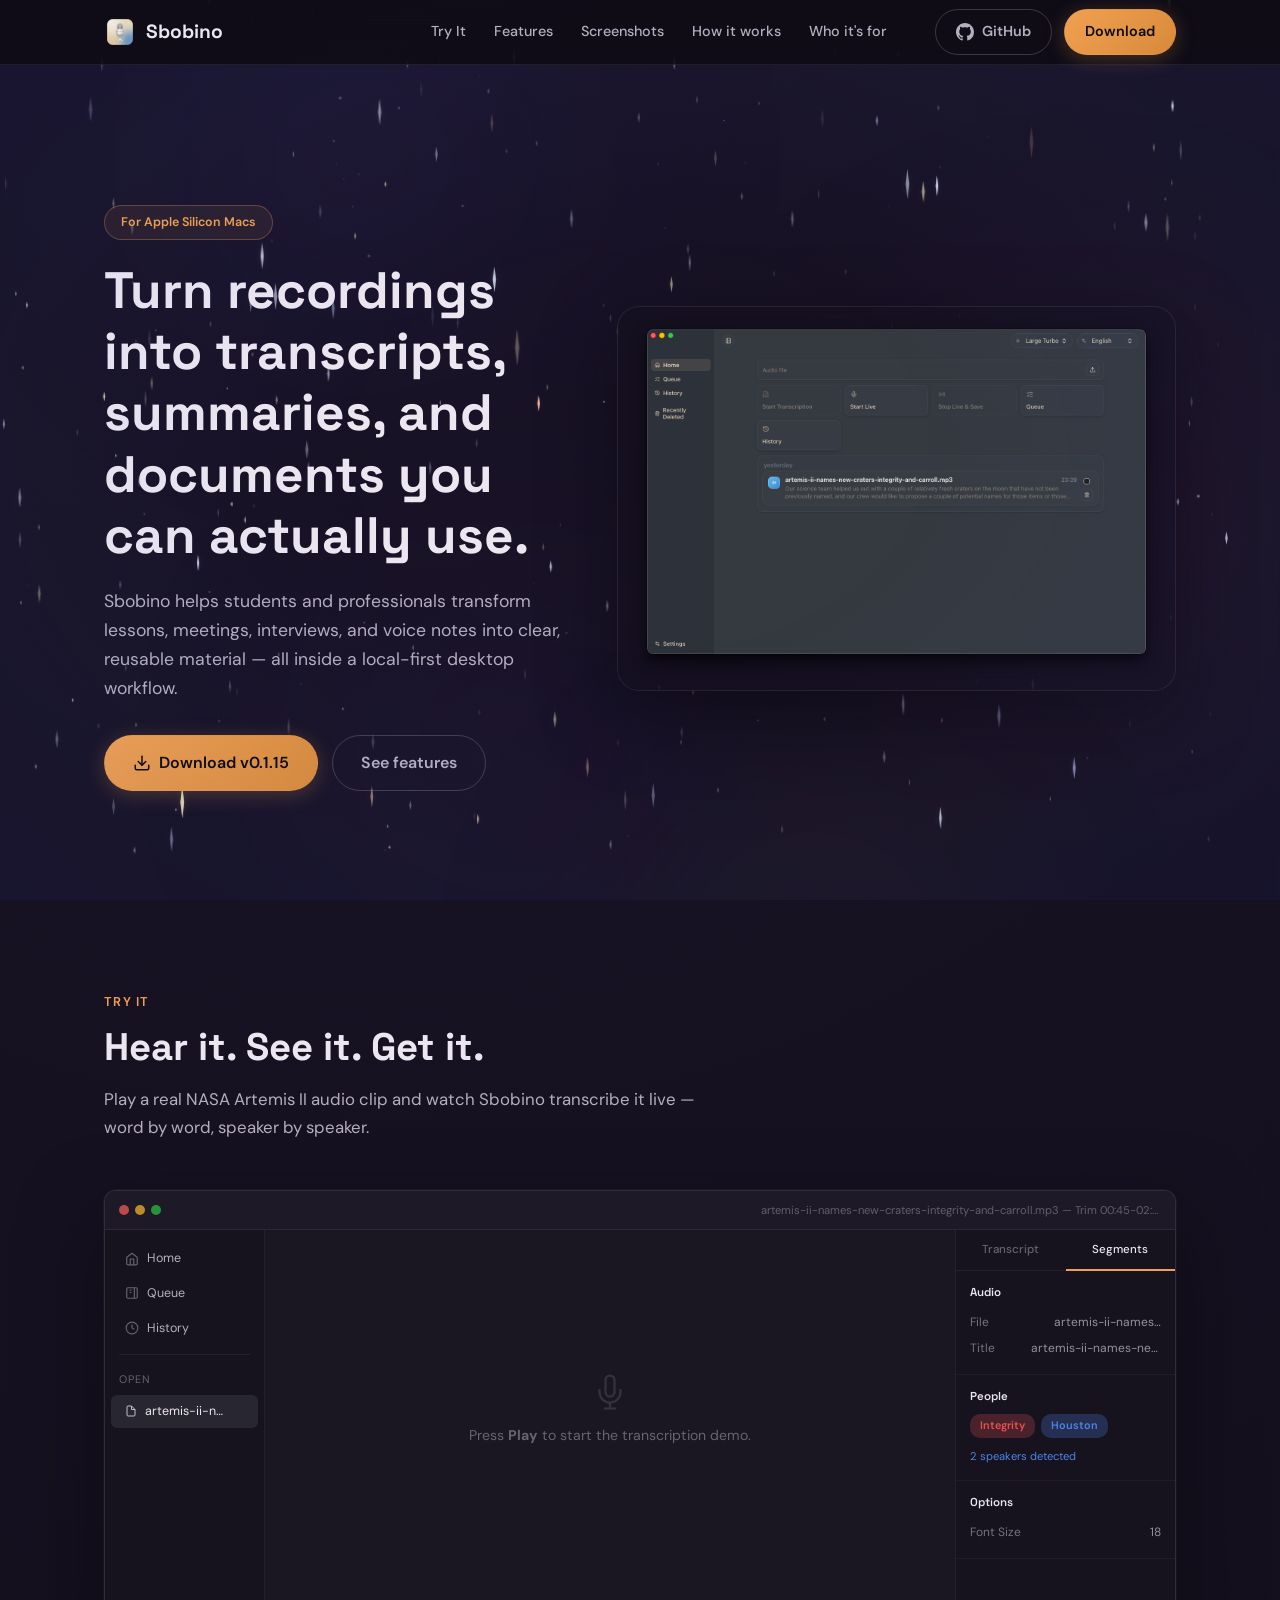
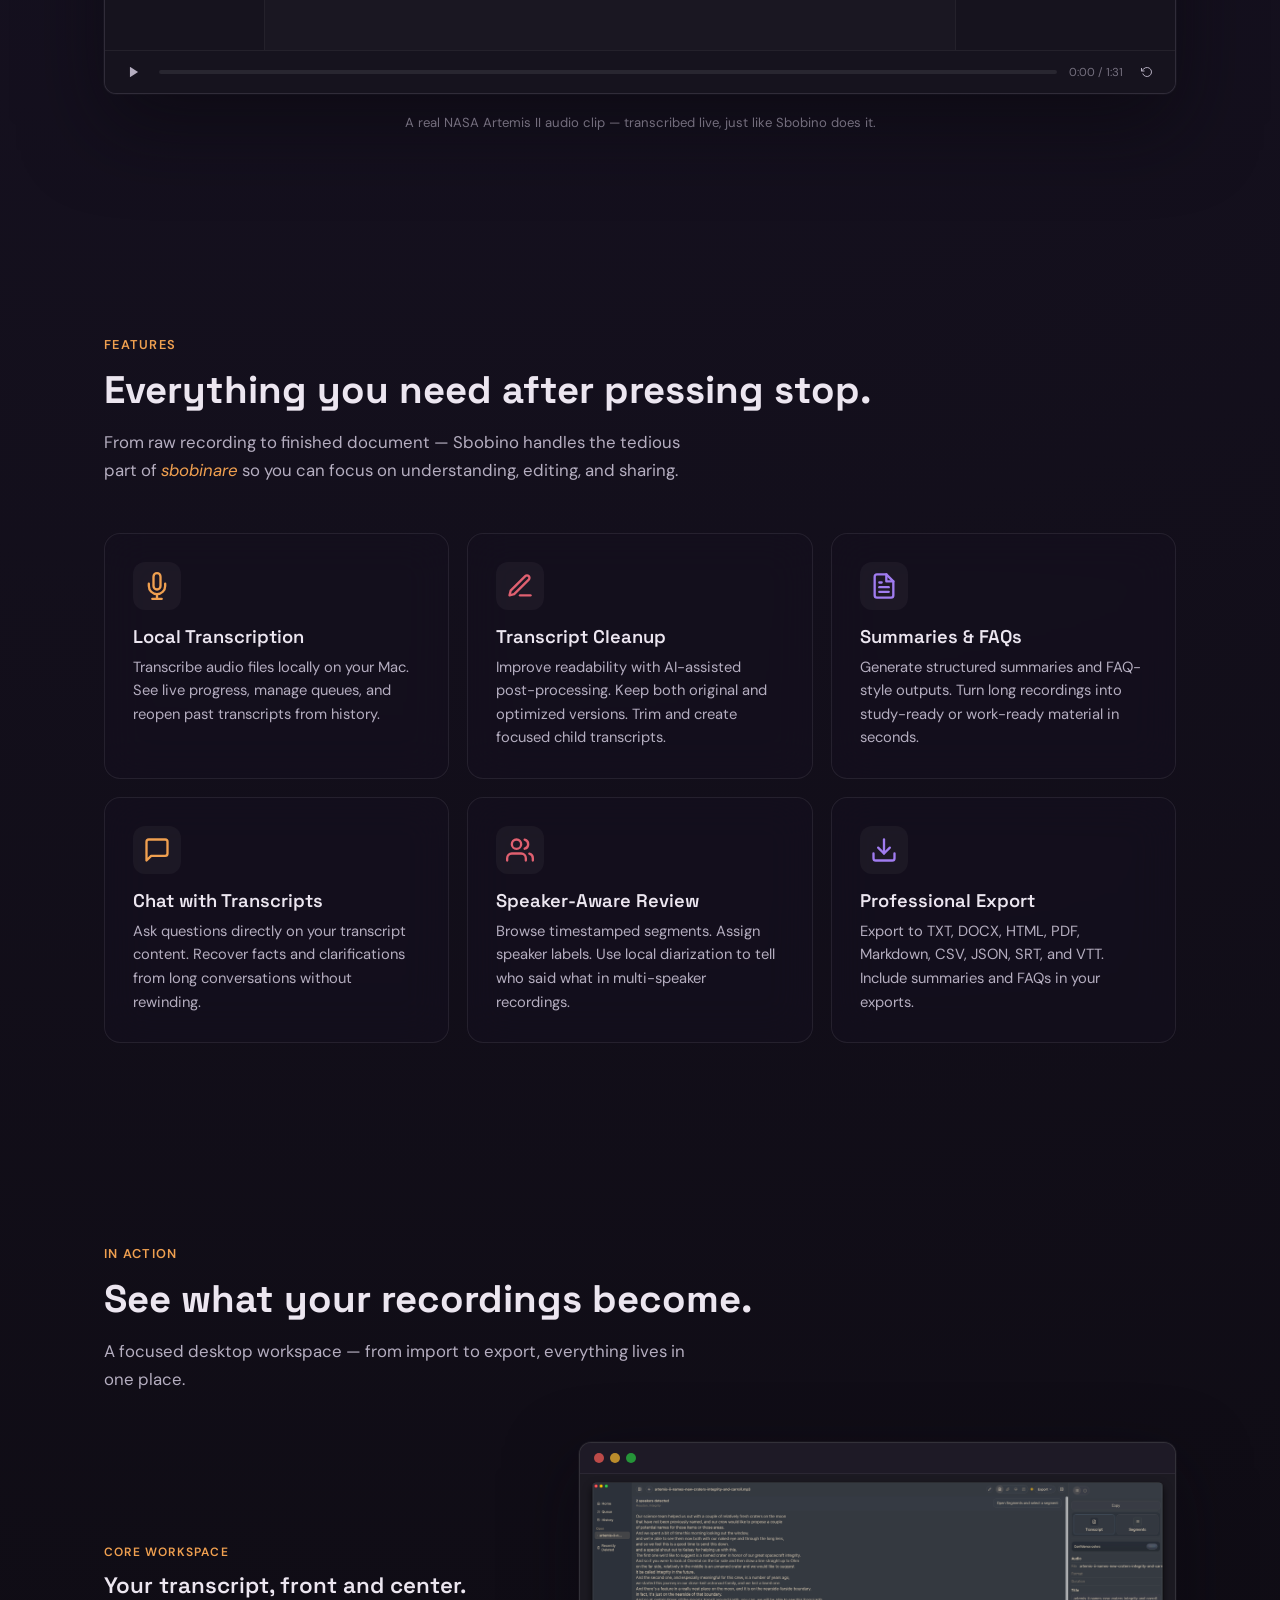
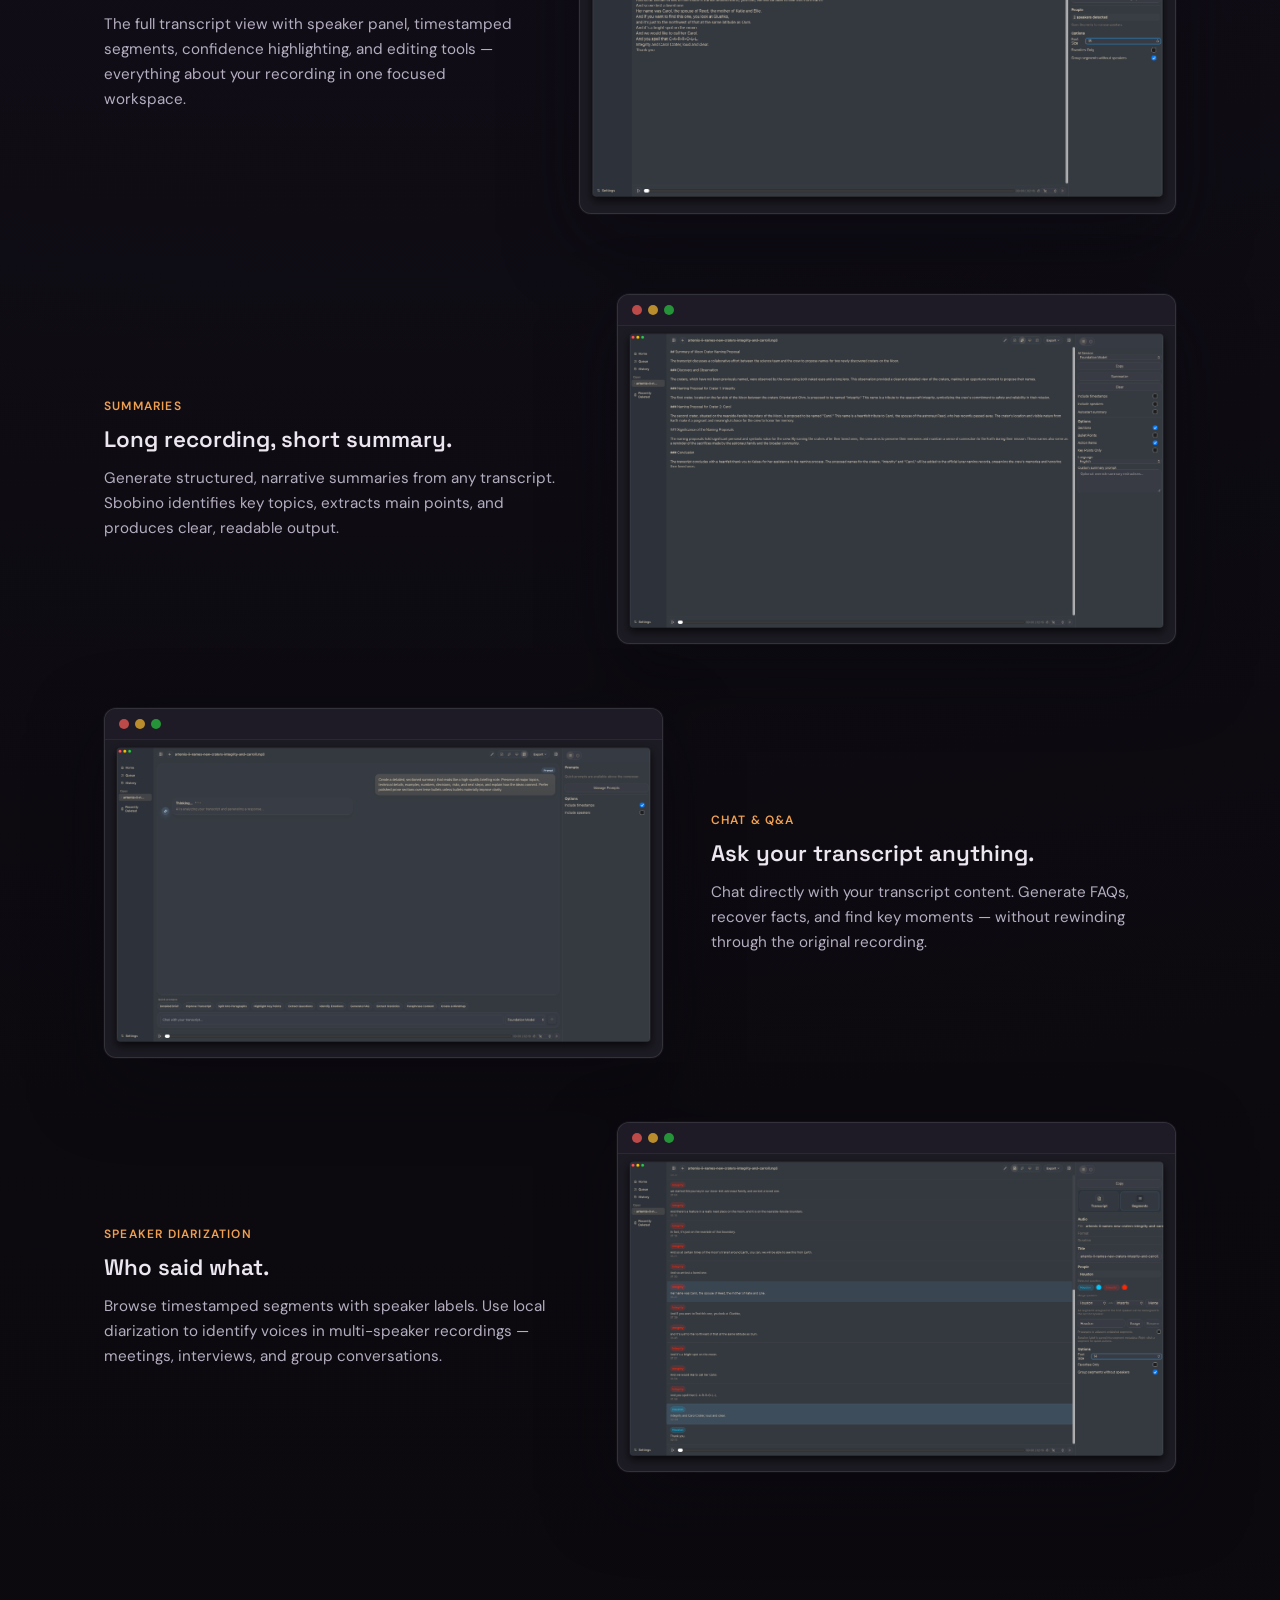
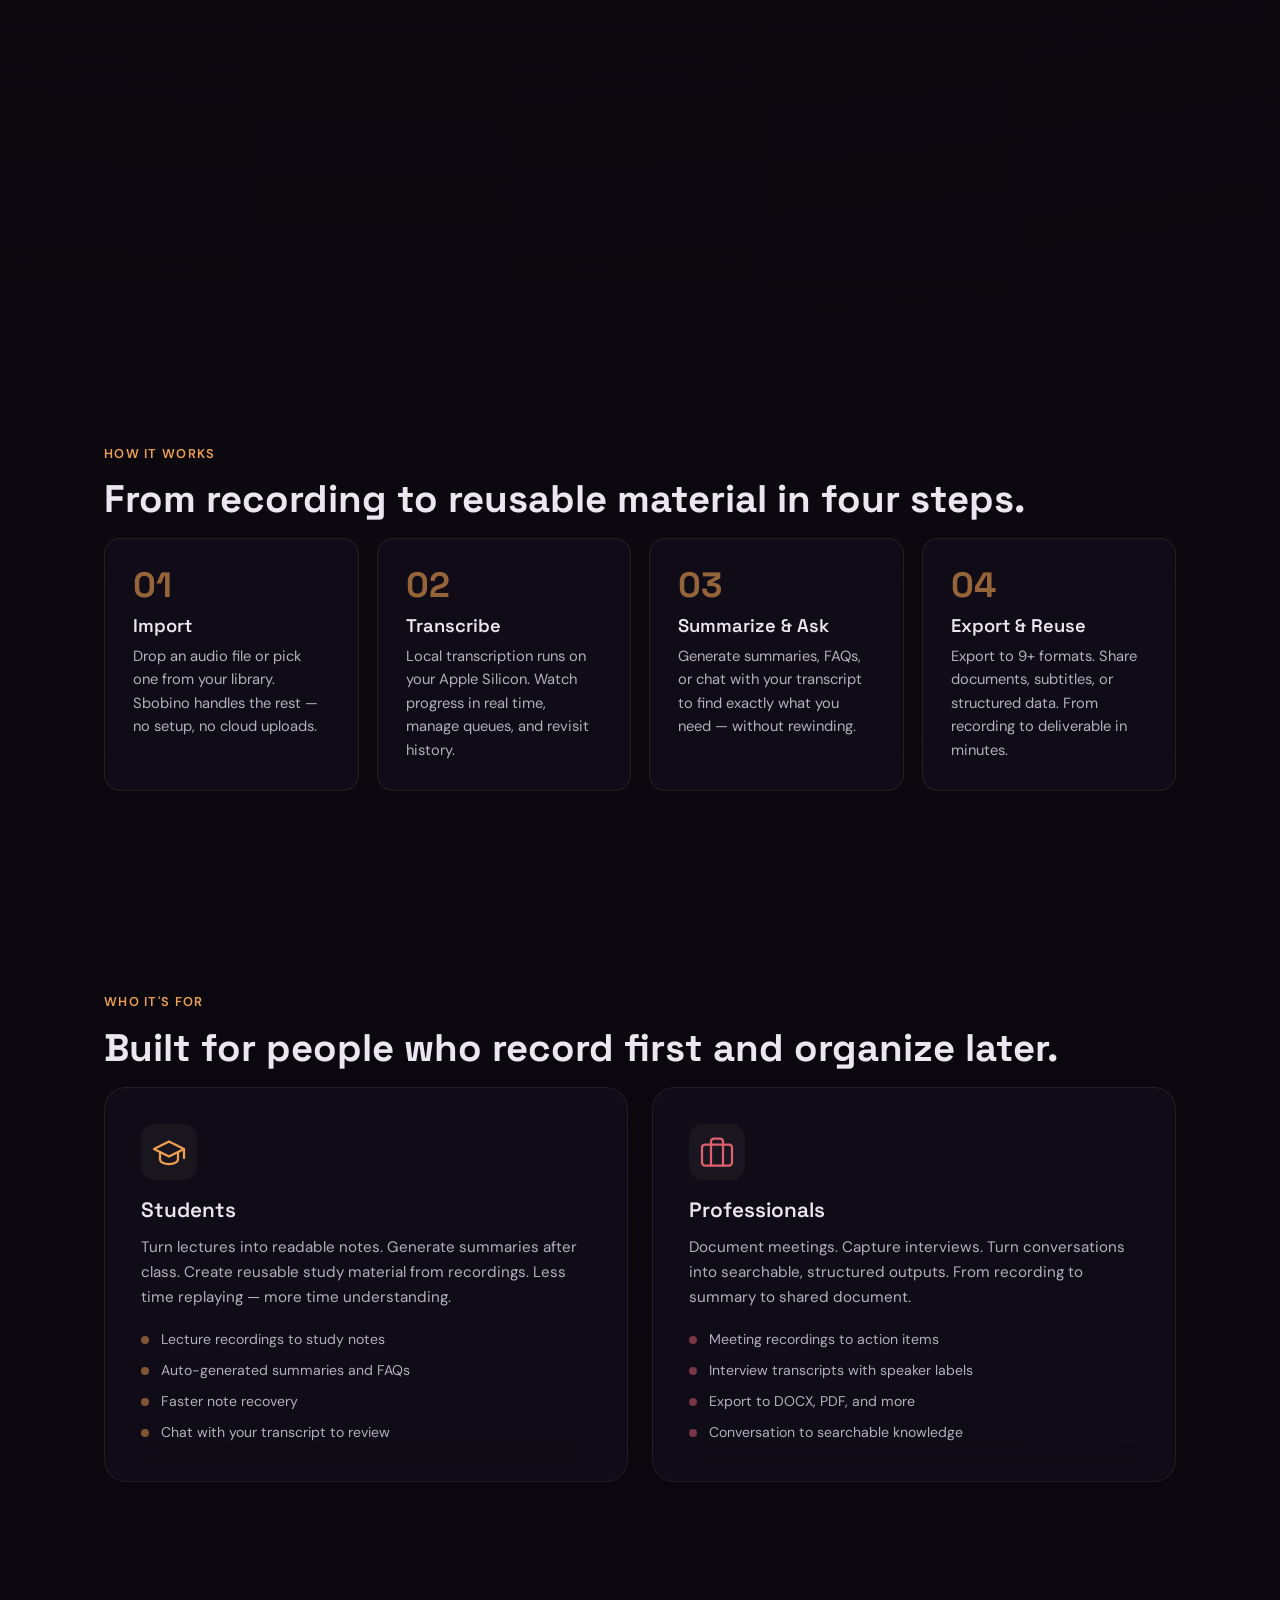
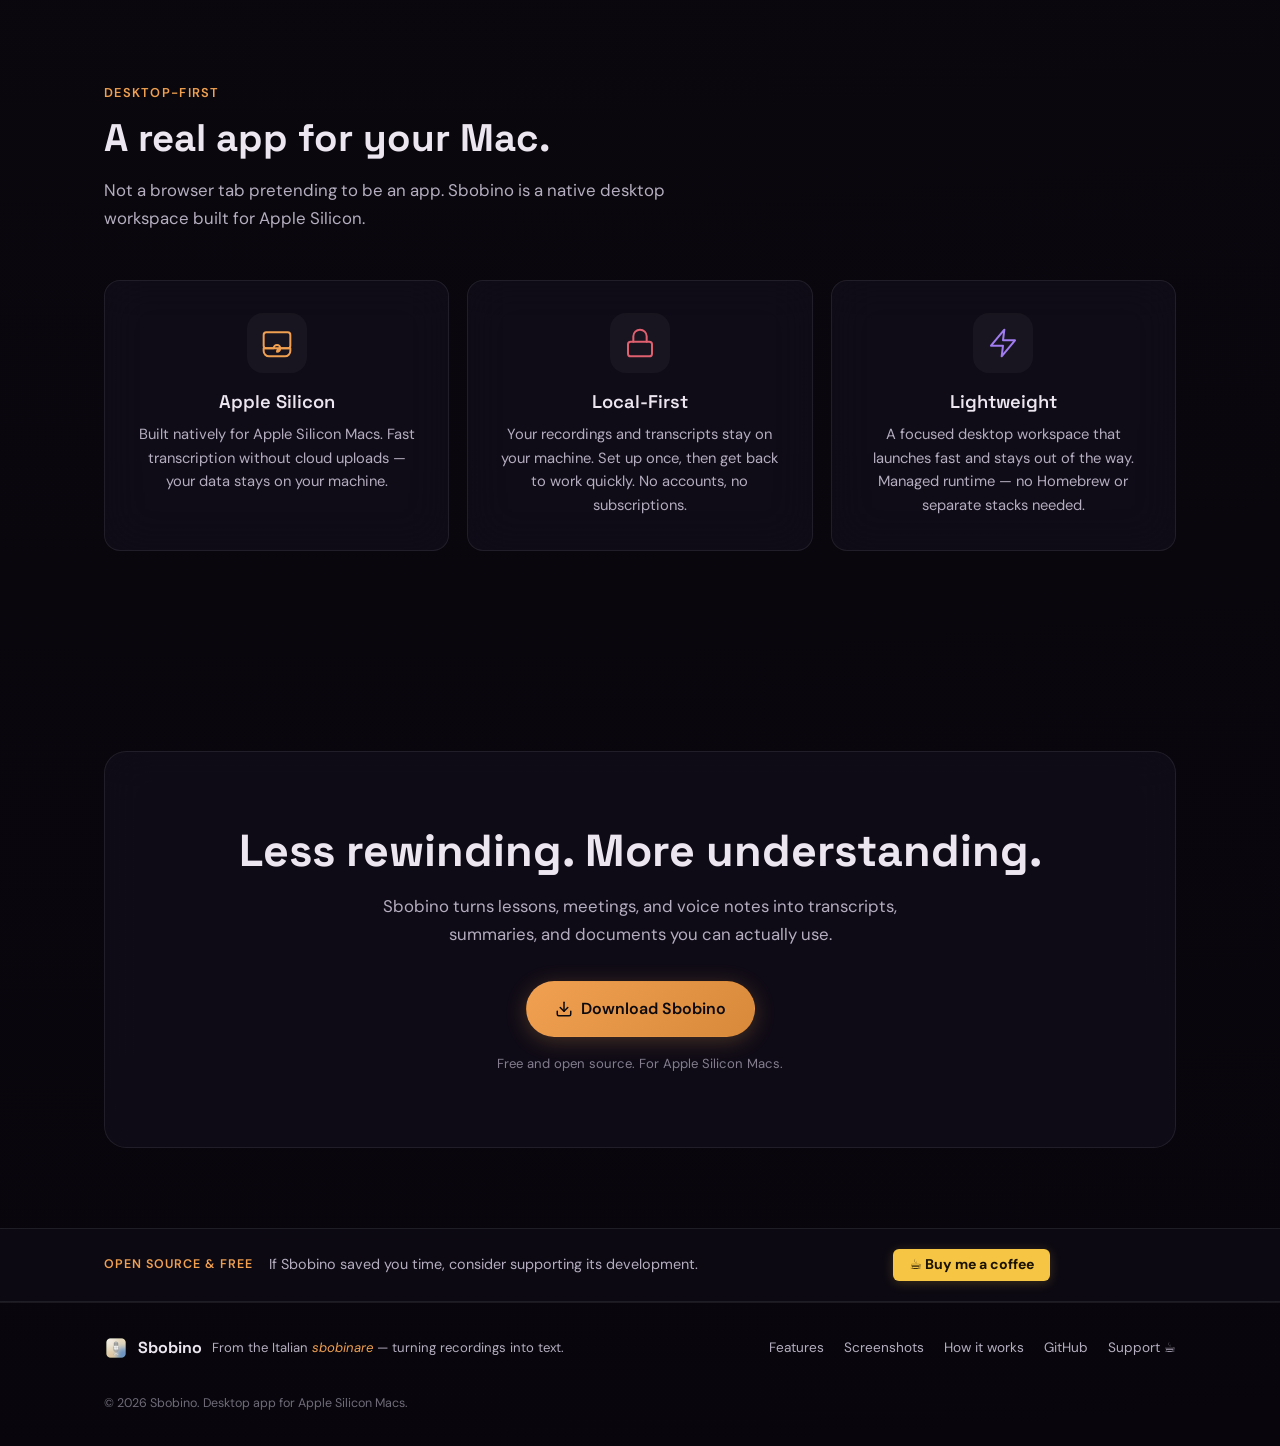
==== index.html @ 8b71fce1 "Redesign demo as full app GUI replica, move to top The interactive demo now replicates the actual Sb" ====
<!DOCTYPE html>
<html lang="en">
<head>
  <meta charset="UTF-8">
  <meta name="viewport" content="width=device-width, initial-scale=1.0">
  <title>Sbobino — Turn recordings into transcripts, summaries, and documents</title>
  <meta name="description" content="Sbobino is a desktop app for Apple Silicon Macs that turns lessons, meetings, interviews, and voice notes into clear transcripts, summaries, and useful documents.">

  <!-- Open Graph -->
  <meta property="og:title" content="Sbobino — From recording to reusable material">
  <meta property="og:description" content="A desktop app for Apple Silicon Macs that transforms recordings into transcripts, summaries, and documents you can actually use.">
  <meta property="og:type" content="website">
  <meta property="og:image" content="assets/icon.png">

  <!-- Twitter Card -->
  <meta name="twitter:card" content="summary_large_image">
  <meta name="twitter:title" content="Sbobino — From recording to reusable material">
  <meta name="twitter:description" content="Turn lessons, meetings, and voice notes into transcripts, summaries, and documents.">

  <!-- Favicon -->
  <link rel="icon" type="image/png" href="assets/icon.png">

  <!-- Fonts -->
  <link rel="preconnect" href="https://fonts.googleapis.com">
  <link rel="preconnect" href="https://fonts.gstatic.com" crossorigin>
  <link href="https://fonts.googleapis.com/css2?family=DM+Sans:wght@400;500;700&family=Space+Grotesk:wght@500;600;700&display=swap" rel="stylesheet">

  <!-- Styles -->
  <link rel="stylesheet" href="styles.css">
</head>
<body>

  <!-- Space background -->
  <canvas id="starfield" aria-hidden="true"></canvas>

  <!-- Nebulae (scroll-parallax) -->
  <div class="space-layer" aria-hidden="true">
    <div class="nebula nebula-1"></div>
    <div class="nebula nebula-2"></div>
    <div class="nebula nebula-3"></div>
    <div class="nebula nebula-4"></div>

  </div>

  <!-- Warp vignette overlay (visible during fast scroll / orbital transfers) -->
  <div class="warp-vignette" id="warp-vignette" aria-hidden="true"></div>

  <!-- ========== HEADER ========== -->
  <header class="site-header">
    <div class="wrap header-inner">
      <a href="#" class="logo">
        <img src="assets/icon.png" alt="Sbobino icon" class="logo-icon" width="32" height="32">
        <span class="logo-text">Sbobino</span>
      </a>

      <button class="menu-toggle" aria-label="Toggle menu" aria-expanded="false">
        <span class="hamburger"></span>
      </button>

      <nav class="nav-links" id="nav-links">
        <a href="#demo">Try It</a>
        <a href="#features">Features</a>
        <a href="#screens">Screenshots</a>
        <a href="#workflow">How it works</a>
        <a href="#audience">Who it's for</a>
      </nav>

      <div class="header-actions">
        <a href="https://github.com/pietroMastro92/Sbobino" target="_blank" rel="noopener" class="btn btn-ghost">
          <svg width="18" height="18" viewBox="0 0 24 24" fill="currentColor" aria-hidden="true"><path d="M12 0C5.37 0 0 5.37 0 12c0 5.31 3.435 9.795 8.205 11.385.6.105.825-.255.825-.57 0-.285-.015-1.23-.015-2.235-3.015.555-3.795-.735-4.035-1.41-.135-.345-.72-1.41-1.23-1.695-.42-.225-1.02-.78-.015-.795.945-.015 1.62.87 1.845 1.23 1.08 1.815 2.805 1.305 3.495.99.105-.78.42-1.305.765-1.605-2.67-.3-5.46-1.335-5.46-5.925 0-1.305.465-2.385 1.23-3.225-.12-.3-.54-1.53.12-3.18 0 0 1.005-.315 3.3 1.23.96-.27 1.98-.405 3-.405s2.04.135 3 .405c2.295-1.56 3.3-1.23 3.3-1.23.66 1.65.24 2.88.12 3.18.765.84 1.23 1.905 1.23 3.225 0 4.605-2.805 5.625-5.475 5.925.435.375.81 1.095.81 2.22 0 1.605-.015 2.895-.015 3.3 0 .315.225.69.825.57A12.02 12.02 0 0024 12c0-6.63-5.37-12-12-12z"/></svg>
          GitHub
        </a>
        <a href="https://github.com/pietroMastro92/Sbobino/releases/latest" target="_blank" rel="noopener" class="btn btn-primary">Download</a>
      </div>
    </div>
  </header>

  <main>
    <!-- ========== HERO ========== -->
    <section class="hero">
      <div class="wrap hero-grid">
        <div class="hero-text">
          <span class="badge">For Apple Silicon Macs</span>
          <h1>Turn recordings into transcripts, summaries, and documents you can actually use.</h1>
          <p class="hero-sub">Sbobino helps students and professionals transform lessons, meetings, interviews, and voice notes into clear, reusable material — all inside a local-first desktop workflow.</p>
          <div class="hero-ctas">
            <a href="https://github.com/pietroMastro92/Sbobino/releases/latest" target="_blank" rel="noopener" class="btn btn-primary btn-lg">
              <svg width="18" height="18" viewBox="0 0 24 24" fill="none" stroke="currentColor" stroke-width="2" stroke-linecap="round" stroke-linejoin="round"><path d="M21 15v4a2 2 0 01-2 2H5a2 2 0 01-2-2v-4"/><polyline points="7 10 12 15 17 10"/><line x1="12" y1="15" x2="12" y2="3"/></svg>
              Download v0.1.15
            </a>
            <a href="#features" class="btn btn-ghost btn-lg">See features</a>
          </div>
        </div>
        <div class="hero-visual">
          <div class="hero-screenshot">
            <img src="assets/hero-home.png" alt="Sbobino home screen — import audio files and manage transcription history" loading="eager">
          </div>
        </div>
      </div>
    </section>

    <!-- ========== INTERACTIVE DEMO ========== -->
    <section class="section" id="demo">
      <div class="wrap">
        <span class="overline">Try It</span>
        <h2 class="section-title">Hear it. See it. Get it.</h2>
        <p class="section-sub">Play a real NASA Artemis II audio clip and watch Sbobino transcribe it live — word by word, speaker by speaker.</p>

        <!-- Full-width app replica -->
        <div class="demo-app showcase-frame-enter">
          <!-- Mac titlebar -->
          <div class="mac-titlebar">
            <span class="mac-dot"></span><span class="mac-dot"></span><span class="mac-dot"></span>
            <span class="mac-title-text">artemis-ii-names-new-craters-integrity-and-carroll.mp3 — Trim 00:45-02:16</span>
          </div>

          <div class="demo-app-body">
            <!-- Left sidebar -->
            <aside class="demo-sidebar">
              <div class="demo-sidebar-item demo-sidebar-icon">
                <svg width="14" height="14" viewBox="0 0 24 24" fill="none" stroke="currentColor" stroke-width="2"><path d="M3 9l9-7 9 7v11a2 2 0 01-2 2H5a2 2 0 01-2-2z"/><polyline points="9 22 9 12 15 12 15 22"/></svg>
                Home
              </div>
              <div class="demo-sidebar-item demo-sidebar-icon">
                <svg width="14" height="14" viewBox="0 0 24 24" fill="none" stroke="currentColor" stroke-width="2"><rect x="3" y="3" width="18" height="18" rx="2"/><path d="M16 3v18"/><path d="M8 7h3"/><path d="M8 11h3"/></svg>
                Queue
              </div>
              <div class="demo-sidebar-item demo-sidebar-icon">
                <svg width="14" height="14" viewBox="0 0 24 24" fill="none" stroke="currentColor" stroke-width="2"><circle cx="12" cy="12" r="10"/><polyline points="12 6 12 12 16 14"/></svg>
                History
              </div>
              <div class="demo-sidebar-divider"></div>
              <div class="demo-sidebar-label">Open</div>
              <div class="demo-sidebar-item demo-sidebar-active">
                <svg width="12" height="12" viewBox="0 0 24 24" fill="none" stroke="currentColor" stroke-width="2"><path d="M13 2H6a2 2 0 00-2 2v16a2 2 0 002 2h12a2 2 0 002-2V9z"/><polyline points="13 2 13 9 20 9"/></svg>
                artemis-ii-n…
              </div>
            </aside>

            <!-- Main content: segments -->
            <main class="demo-main">
              <div class="demo-transcript" id="demo-transcript" aria-live="polite" aria-atomic="false">
                <div class="demo-placeholder" id="demo-placeholder">
                  <svg width="36" height="36" viewBox="0 0 24 24" fill="none" stroke="currentColor" stroke-width="1.5" opacity="0.35">
                    <path d="M12 1a3 3 0 0 0-3 3v8a3 3 0 0 0 6 0V4a3 3 0 0 0-3-3z"/>
                    <path d="M19 10v2a7 7 0 0 1-14 0v-2"/>
                    <line x1="12" y1="19" x2="12" y2="23"/>
                    <line x1="8" y1="23" x2="16" y2="23"/>
                  </svg>
                  <p>Press <strong>Play</strong> to start the transcription demo.</p>
                </div>
              </div>

              <!-- Summary panel -->
              <div class="demo-summary" id="demo-summary" hidden>
                <div class="demo-summary-header">
                  <svg width="14" height="14" viewBox="0 0 24 24" fill="currentColor"><path d="M12 2l2.4 7.4H22l-6.2 4.5 2.4 7.4L12 16.8l-6.2 4.5 2.4-7.4L2 9.4h7.6z"/></svg>
                  <span>Summary</span>
                </div>
                <p id="demo-summary-text"></p>
              </div>
            </main>

            <!-- Right sidebar -->
            <aside class="demo-sidebar-right">
              <div class="demo-panel-tabs">
                <span class="demo-panel-tab">Transcript</span>
                <span class="demo-panel-tab demo-panel-tab-active">Segments</span>
              </div>
              <div class="demo-panel-section">
                <div class="demo-panel-label">Audio</div>
                <div class="demo-panel-row"><span class="demo-panel-key">File</span><span class="demo-panel-val" id="demo-panel-file">artemis-ii-names…</span></div>
                <div class="demo-panel-row"><span class="demo-panel-key">Title</span><span class="demo-panel-val">artemis-ii-names-new-craters…</span></div>
              </div>
              <div class="demo-panel-section">
                <div class="demo-panel-label">People</div>
                <div class="demo-panel-speakers" id="demo-panel-speakers">
                  <span class="demo-speaker-chip demo-speaker-chip-1">Integrity</span>
                  <span class="demo-speaker-chip demo-speaker-chip-2">Houston</span>
                </div>
                <div class="demo-panel-row"><span class="demo-panel-val demo-detected" id="demo-speaker-count">2 speakers detected</span></div>
              </div>
              <div class="demo-panel-section">
                <div class="demo-panel-label">Options</div>
                <div class="demo-panel-row">
                  <span class="demo-panel-key">Font Size</span>
                  <span class="demo-panel-val">18</span>
                </div>
              </div>
            </aside>
          </div>

          <!-- Bottom player bar -->
          <div class="demo-player-bar">
            <button class="demo-player-play" id="demo-play" aria-label="Play demo">
              <svg class="demo-icon-play" width="14" height="14" viewBox="0 0 24 24" fill="currentColor"><polygon points="5,3 19,12 5,21"/></svg>
              <svg class="demo-icon-pause" width="14" height="14" viewBox="0 0 24 24" fill="currentColor" style="display:none"><rect x="5" y="3" width="4" height="18"/><rect x="15" y="3" width="4" height="18"/></svg>
            </button>
            <div class="demo-progress" role="slider" aria-label="Audio position"
                 aria-valuemin="0" aria-valuemax="100" aria-valuenow="0"
                 tabindex="0" id="demo-progress">
              <div class="demo-progress-fill" id="demo-progress-fill"></div>
            </div>
            <span class="demo-duration" id="demo-duration">0:00 / 0:00</span>
            <button class="demo-player-reset" id="demo-reset" aria-label="Restart demo" title="Restart">
              <svg width="12" height="12" viewBox="0 0 24 24" fill="none" stroke="currentColor" stroke-width="2"><polyline points="1 4 1 10 7 10"/><path d="M3.51 15a9 9 0 1 0 2.13-9.36L1 10"/></svg>
            </button>
          </div>
        </div>

        <p class="demo-caption">A real NASA Artemis II audio clip — transcribed live, just like Sbobino does it.</p>
      </div>
    </section>

    <!-- ========== FEATURES ========== -->
    <section class="section" id="features">
      <div class="wrap">
        <span class="overline">Features</span>
        <h2 class="section-title">Everything you need after pressing stop.</h2>
        <p class="section-sub">From raw recording to finished document — Sbobino handles the tedious part of <em>sbobinare</em> so you can focus on understanding, editing, and sharing.</p>

        <div class="feature-grid">
          <div class="feature-card">
            <div class="feature-icon">
              <svg width="28" height="28" viewBox="0 0 24 24" fill="none" stroke="var(--accent)" stroke-width="2" stroke-linecap="round" stroke-linejoin="round"><path d="M12 1a3 3 0 00-3 3v8a3 3 0 006 0V4a3 3 0 00-3-3z"/><path d="M19 10v2a7 7 0 01-14 0v-2"/><line x1="12" y1="19" x2="12" y2="23"/><line x1="8" y1="23" x2="16" y2="23"/></svg>
            </div>
            <h3>Local Transcription</h3>
            <p>Transcribe audio files locally on your Mac. See live progress, manage queues, and reopen past transcripts from history.</p>
          </div>

          <div class="feature-card">
            <div class="feature-icon">
              <svg width="28" height="28" viewBox="0 0 24 24" fill="none" stroke="var(--accent-2)" stroke-width="2" stroke-linecap="round" stroke-linejoin="round"><path d="M12 20h9"/><path d="M16.5 3.5a2.121 2.121 0 013 3L7 19l-4 1 1-4L16.5 3.5z"/></svg>
            </div>
            <h3>Transcript Cleanup</h3>
            <p>Improve readability with AI-assisted post-processing. Keep both original and optimized versions. Trim and create focused child transcripts.</p>
          </div>

          <div class="feature-card">
            <div class="feature-icon">
              <svg width="28" height="28" viewBox="0 0 24 24" fill="none" stroke="var(--accent-3)" stroke-width="2" stroke-linecap="round" stroke-linejoin="round"><path d="M14 2H6a2 2 0 00-2 2v16a2 2 0 002 2h12a2 2 0 002-2V8z"/><polyline points="14 2 14 8 20 8"/><line x1="16" y1="13" x2="8" y2="13"/><line x1="16" y1="17" x2="8" y2="17"/><polyline points="10 9 9 9 8 9"/></svg>
            </div>
            <h3>Summaries &amp; FAQs</h3>
            <p>Generate structured summaries and FAQ-style outputs. Turn long recordings into study-ready or work-ready material in seconds.</p>
          </div>

          <div class="feature-card">
            <div class="feature-icon">
              <svg width="28" height="28" viewBox="0 0 24 24" fill="none" stroke="var(--accent)" stroke-width="2" stroke-linecap="round" stroke-linejoin="round"><path d="M21 15a2 2 0 01-2 2H7l-4 4V5a2 2 0 012-2h14a2 2 0 012 2z"/></svg>
            </div>
            <h3>Chat with Transcripts</h3>
            <p>Ask questions directly on your transcript content. Recover facts and clarifications from long conversations without rewinding.</p>
          </div>

          <div class="feature-card">
            <div class="feature-icon">
              <svg width="28" height="28" viewBox="0 0 24 24" fill="none" stroke="var(--accent-2)" stroke-width="2" stroke-linecap="round" stroke-linejoin="round"><path d="M17 21v-2a4 4 0 00-4-4H5a4 4 0 00-4 4v2"/><circle cx="9" cy="7" r="4"/><path d="M23 21v-2a4 4 0 00-3-3.87"/><path d="M16 3.13a4 4 0 010 7.75"/></svg>
            </div>
            <h3>Speaker-Aware Review</h3>
            <p>Browse timestamped segments. Assign speaker labels. Use local diarization to tell who said what in multi-speaker recordings.</p>
          </div>

          <div class="feature-card">
            <div class="feature-icon">
              <svg width="28" height="28" viewBox="0 0 24 24" fill="none" stroke="var(--accent-3)" stroke-width="2" stroke-linecap="round" stroke-linejoin="round"><path d="M21 15v4a2 2 0 01-2 2H5a2 2 0 01-2-2v-4"/><polyline points="7 10 12 15 17 10"/><line x1="12" y1="15" x2="12" y2="3"/></svg>
            </div>
            <h3>Professional Export</h3>
            <p>Export to TXT, DOCX, HTML, PDF, Markdown, CSV, JSON, SRT, and VTT. Include summaries and FAQs in your exports.</p>
          </div>
        </div>
      </div>
    </section>

    <!-- ========== BENTO SCREENSHOTS ========== -->
    <section class="section" id="screens">
      <div class="wrap">
        <span class="overline">In Action</span>
        <h2 class="section-title">See what your recordings become.</h2>
        <p class="section-sub">A focused desktop workspace — from import to export, everything lives in one place.</p>

        <!-- Tier 1: Hero spotlight -->
        <div class="showcase-spotlight">
          <div class="showcase-text showcase-text-enter">
            <span class="showcase-overline">Core Workspace</span>
            <h3>Your transcript, front and center.</h3>
            <p>The full transcript view with speaker panel, timestamped segments, confidence highlighting, and editing tools — everything about your recording in one focused workspace.</p>
          </div>
          <div class="mac-frame showcase-frame-enter">
            <div class="mac-titlebar">
              <span class="mac-dot"></span><span class="mac-dot"></span><span class="mac-dot"></span>
            </div>
            <img src="assets/transcription-workspace.png" alt="Sbobino transcript workspace with full text, speaker sidebar, and settings" loading="lazy">
          </div>
        </div>

        <!-- Tier 2: Alternating panels -->
        <div class="showcase-panel showcase-panel--left">
          <div class="showcase-text showcase-text-enter">
            <span class="showcase-overline">Summaries</span>
            <h3>Long recording, short summary.</h3>
            <p>Generate structured, narrative summaries from any transcript. Sbobino identifies key topics, extracts main points, and produces clear, readable output.</p>
          </div>
          <div class="mac-frame showcase-frame-enter">
            <div class="mac-titlebar">
              <span class="mac-dot"></span><span class="mac-dot"></span><span class="mac-dot"></span>
            </div>
            <img src="assets/summary.png" alt="Sbobino summary view with structured narrative output" loading="lazy">
          </div>
        </div>

        <div class="showcase-panel showcase-panel--right">
          <div class="mac-frame showcase-frame-enter">
            <div class="mac-titlebar">
              <span class="mac-dot"></span><span class="mac-dot"></span><span class="mac-dot"></span>
            </div>
            <img src="assets/chat-qa.png" alt="Chat interface for asking questions about transcript content" loading="lazy">
          </div>
          <div class="showcase-text showcase-text-enter">
            <span class="showcase-overline">Chat &amp; Q&amp;A</span>
            <h3>Ask your transcript anything.</h3>
            <p>Chat directly with your transcript content. Generate FAQs, recover facts, and find key moments — without rewinding through the original recording.</p>
          </div>
        </div>

        <div class="showcase-panel showcase-panel--left">
          <div class="showcase-text showcase-text-enter">
            <span class="showcase-overline">Speaker Diarization</span>
            <h3>Who said what.</h3>
            <p>Browse timestamped segments with speaker labels. Use local diarization to identify voices in multi-speaker recordings — meetings, interviews, and group conversations.</p>
          </div>
          <div class="mac-frame showcase-frame-enter">
            <div class="mac-titlebar">
              <span class="mac-dot"></span><span class="mac-dot"></span><span class="mac-dot"></span>
            </div>
            <img src="assets/speaker-diarization.png" alt="Speaker diarization view with labeled speakers and timestamped segments" loading="lazy">
          </div>
        </div>

        <!-- Tier 3: Compact row -->
        <div class="showcase-row">
          <div class="showcase-card showcase-card-enter">
            <div class="mac-frame-sm">
              <div class="mac-titlebar">
                <span class="mac-dot"></span><span class="mac-dot"></span><span class="mac-dot"></span>
              </div>
              <img src="assets/export-dialog.png" alt="Export dialog with format options including DOCX, PDF, SRT, and more" loading="lazy">
            </div>
            <h4>Export Everywhere</h4>
            <p>9+ formats — documents, subtitles, and structured data.</p>
          </div>

          <div class="showcase-card showcase-card-enter">
            <div class="mac-frame-sm">
              <div class="mac-titlebar">
                <span class="mac-dot"></span><span class="mac-dot"></span><span class="mac-dot"></span>
              </div>
              <img src="assets/emotion-analysis.png" alt="Emotion analysis timeline with segment-level emotional insights" loading="lazy">
            </div>
            <h4>Emotion Analysis</h4>
            <p>Understand the emotional tone of each segment and speaker.</p>
          </div>

          <div class="showcase-card showcase-card-enter">
            <div class="mac-frame-sm">
              <div class="mac-titlebar">
                <span class="mac-dot"></span><span class="mac-dot"></span><span class="mac-dot"></span>
              </div>
              <img src="assets/confidence-trim.png" alt="Transcript with color-coded confidence highlighting and audio waveform" loading="lazy">
            </div>
            <h4>Confidence &amp; Trimming</h4>
            <p>Color-coded accuracy, audio trimming, and re-transcription.</p>
          </div>
        </div>
      </div>
    </section>

    <!-- ========== WORKFLOW ========== -->
    <section class="section" id="workflow">
      <div class="wrap">
        <span class="overline">How It Works</span>
        <h2 class="section-title">From recording to reusable material in four steps.</h2>

        <div class="workflow-grid">
          <div class="workflow-step">
            <span class="step-number">01</span>
            <h3>Import</h3>
            <p>Drop an audio file or pick one from your library. Sbobino handles the rest — no setup, no cloud uploads.</p>
          </div>
          <div class="workflow-step">
            <span class="step-number">02</span>
            <h3>Transcribe</h3>
            <p>Local transcription runs on your Apple Silicon. Watch progress in real time, manage queues, and revisit history.</p>
          </div>
          <div class="workflow-step">
            <span class="step-number">03</span>
            <h3>Summarize &amp; Ask</h3>
            <p>Generate summaries, FAQs, or chat with your transcript to find exactly what you need — without rewinding.</p>
          </div>
          <div class="workflow-step">
            <span class="step-number">04</span>
            <h3>Export &amp; Reuse</h3>
            <p>Export to 9+ formats. Share documents, subtitles, or structured data. From recording to deliverable in minutes.</p>
          </div>
        </div>
      </div>
    </section>

    <!-- ========== AUDIENCE ========== -->
    <section class="section" id="audience">
      <div class="wrap">
        <span class="overline">Who It's For</span>
        <h2 class="section-title">Built for people who record first and organize later.</h2>

        <div class="audience-grid">
          <div class="audience-card">
            <div class="audience-icon">
              <svg width="36" height="36" viewBox="0 0 24 24" fill="none" stroke="var(--accent)" stroke-width="1.5" stroke-linecap="round" stroke-linejoin="round"><path d="M22 10v6M2 10l10-5 10 5-10 5z"/><path d="M6 12v5c0 1.657 2.686 3 6 3s6-1.343 6-3v-5"/></svg>
            </div>
            <h3>Students</h3>
            <p>Turn lectures into readable notes. Generate summaries after class. Create reusable study material from recordings. Less time replaying — more time understanding.</p>
            <ul class="audience-list">
              <li>Lecture recordings to study notes</li>
              <li>Auto-generated summaries and FAQs</li>
              <li>Faster note recovery</li>
              <li>Chat with your transcript to review</li>
            </ul>
          </div>

          <div class="audience-card">
            <div class="audience-icon">
              <svg width="36" height="36" viewBox="0 0 24 24" fill="none" stroke="var(--accent-2)" stroke-width="1.5" stroke-linecap="round" stroke-linejoin="round"><rect x="2" y="7" width="20" height="14" rx="2" ry="2"/><path d="M16 21V5a2 2 0 00-2-2h-4a2 2 0 00-2 2v16"/></svg>
            </div>
            <h3>Professionals</h3>
            <p>Document meetings. Capture interviews. Turn conversations into searchable, structured outputs. From recording to summary to shared document.</p>
            <ul class="audience-list">
              <li>Meeting recordings to action items</li>
              <li>Interview transcripts with speaker labels</li>
              <li>Export to DOCX, PDF, and more</li>
              <li>Conversation to searchable knowledge</li>
            </ul>
          </div>
        </div>
      </div>
    </section>

    <!-- ========== DESKTOP QUALITY ========== -->
    <section class="section" id="desktop">
      <div class="wrap">
        <span class="overline">Desktop-First</span>
        <h2 class="section-title">A real app for your Mac.</h2>
        <p class="section-sub">Not a browser tab pretending to be an app. Sbobino is a native desktop workspace built for Apple Silicon.</p>

        <div class="quality-grid">
          <div class="quality-card">
            <div class="quality-icon">
              <svg width="32" height="32" viewBox="0 0 24 24" fill="none" stroke="var(--accent)" stroke-width="1.5" stroke-linecap="round" stroke-linejoin="round"><path d="M12 18.5A2.5 2.5 0 109.5 16H2v2a4 4 0 004 4h12a4 4 0 004-4v-2h-7.5A2.5 2.5 0 0012 18.5z"/><rect x="2" y="4" width="20" height="12" rx="2"/></svg>
            </div>
            <h3>Apple Silicon</h3>
            <p>Built natively for Apple Silicon Macs. Fast transcription without cloud uploads — your data stays on your machine.</p>
          </div>

          <div class="quality-card">
            <div class="quality-icon">
              <svg width="32" height="32" viewBox="0 0 24 24" fill="none" stroke="var(--accent-2)" stroke-width="1.5" stroke-linecap="round" stroke-linejoin="round"><rect x="3" y="11" width="18" height="11" rx="2" ry="2"/><path d="M7 11V7a5 5 0 0110 0v4"/></svg>
            </div>
            <h3>Local-First</h3>
            <p>Your recordings and transcripts stay on your machine. Set up once, then get back to work quickly. No accounts, no subscriptions.</p>
          </div>

          <div class="quality-card">
            <div class="quality-icon">
              <svg width="32" height="32" viewBox="0 0 24 24" fill="none" stroke="var(--accent-3)" stroke-width="1.5" stroke-linecap="round" stroke-linejoin="round"><polygon points="13 2 3 14 12 14 11 22 21 10 12 10 13 2"/></svg>
            </div>
            <h3>Lightweight</h3>
            <p>A focused desktop workspace that launches fast and stays out of the way. Managed runtime — no Homebrew or separate stacks needed.</p>
          </div>
        </div>
      </div>
    </section>

    <!-- ========== FINAL CTA ========== -->
    <section class="section cta-section" id="cta">
      <div class="wrap">
        <div class="cta-card">
          <h2>Less rewinding. More understanding.</h2>
          <p>Sbobino turns lessons, meetings, and voice notes into transcripts, summaries, and documents you can actually use.</p>
          <a href="https://github.com/pietroMastro92/Sbobino/releases/latest" target="_blank" rel="noopener" class="btn btn-primary btn-lg">
            <svg width="18" height="18" viewBox="0 0 24 24" fill="none" stroke="currentColor" stroke-width="2" stroke-linecap="round" stroke-linejoin="round"><path d="M21 15v4a2 2 0 01-2 2H5a2 2 0 01-2-2v-4"/><polyline points="7 10 12 15 17 10"/><line x1="12" y1="15" x2="12" y2="3"/></svg>
            Download Sbobino
          </a>
          <span class="cta-note">Free and open source. For Apple Silicon Macs.</span>
        </div>
      </div>
    </section>
  </main>

  <!-- ========== SUPPORT ========== -->
  <section class="support-banner">
    <div class="wrap support-inner">
      <div class="support-text">
        <span class="support-label">Open source &amp; free</span>
        <p>If Sbobino saved you time, consider supporting its development.</p>
      </div>
      <div class="support-actions">
        <a href="https://buymeacoffee.com/pietromastro" target="_blank" rel="noopener" class="btn btn-bmc">
          ☕ Buy me a coffee
        </a>
        <iframe
          src="https://github.com/sponsors/pietroMastro92/button"
          title="Sponsor pietroMastro92"
          height="32"
          width="114"
          style="border: 0; border-radius: 6px; display: block;"
          loading="lazy">
        </iframe>
      </div>
    </div>
  </section>

  <!-- ========== FOOTER ========== -->
  <footer class="site-footer">
    <div class="wrap footer-inner">
      <div class="footer-brand">
        <img src="assets/icon.png" alt="" width="24" height="24" class="footer-icon">
        <span class="footer-name">Sbobino</span>
        <span class="footer-origin">From the Italian <em>sbobinare</em> — turning recordings into text.</span>
      </div>
      <nav class="footer-links">
        <a href="#features">Features</a>
        <a href="#screens">Screenshots</a>
        <a href="#workflow">How it works</a>
        <a href="https://github.com/pietroMastro92/Sbobino" target="_blank" rel="noopener">GitHub</a>
        <a href="https://buymeacoffee.com/pietromastro" target="_blank" rel="noopener">Support ☕</a>
      </nav>
      <p class="footer-copy">&copy; 2026 Sbobino. Desktop app for Apple Silicon Macs.</p>
    </div>
  </footer>

  <!-- Lightbox -->
  <div class="lightbox-overlay" id="lightbox">
    <button class="lightbox-close" aria-label="Close">&times;</button>
    <img src="" alt="" id="lightbox-img">
    <div class="lightbox-caption" id="lightbox-caption"></div>
  </div>

  <script src="script.js" defer></script>
</body>
</html>
---- styles.css ----
/* ============================================
   SBOBINO — Showcase Website Styles
   Style: Warm dark glassmorphism (CodexMonitor-inspired)
   ============================================ */

/* ---------- Custom Properties ---------- */
:root {
  --bg:       #0c0a0f;
  --bg-2:     #17141e;
  --bg-card:  #1e1a27;
  --ink:      #ece6f0;
  --muted:    #b5aec0;
  --line:     rgba(255, 255, 255, 0.08);
  --line-hover: rgba(255, 255, 255, 0.18);
  --glass:    rgba(20, 16, 30, 0.6);
  --accent:   #f0a050;
  --accent-2: #e06070;
  --accent-3: #a07cf0;
  --shadow:   0 24px 70px rgba(10, 8, 15, 0.5);
  --shadow-sm: 0 8px 30px rgba(10, 8, 15, 0.3);
  --radius:   16px;
  --radius-lg: 22px;
  --radius-pill: 999px;
  --font-body:    "DM Sans", system-ui, -apple-system, sans-serif;
  --font-display: "Space Grotesk", system-ui, -apple-system, sans-serif;
  --max-width: 1120px;
  --section-pad: clamp(60px, 10vw, 100px);
}

/* ---------- Reset ---------- */
*, *::before, *::after { box-sizing: border-box; margin: 0; padding: 0; }

html {
  scroll-behavior: smooth;
  -webkit-font-smoothing: antialiased;
  -moz-osx-font-smoothing: grayscale;
}

body {
  font-family: var(--font-body);
  font-size: 16px;
  line-height: 1.65;
  color: var(--ink);
  background: var(--bg);
  background-image: radial-gradient(circle at 30% 0%, #1a1428 0%, var(--bg) 55%, #08060c 100%);
  min-height: 100vh;
  overflow-x: hidden;
}

img { display: block; max-width: 100%; height: auto; }
a { color: inherit; text-decoration: none; }
ul { list-style: none; }

/* ---------- Layout ---------- */
.wrap {
  max-width: var(--max-width);
  margin: 0 auto;
  padding: 0 24px;
  width: 100%;
}

.section {
  padding: var(--section-pad) 0;
}

/* ---------- Starfield Canvas ---------- */
#starfield {
  position: fixed;
  inset: -30px;
  z-index: -2;
  width: calc(100% + 60px);
  height: calc(100% + 60px);
  pointer-events: none;
  will-change: transform;
}

/* ---------- Space Layer (nebulae + celestials) ---------- */
.space-layer {
  position: fixed;
  inset: 0;
  z-index: -1;
  overflow: hidden;
  pointer-events: none;
  transition: filter 1.2s ease, transform 0.8s ease;
  will-change: filter, transform;
}

/* Nebulae — larger, more cosmic than the old orbs */
.nebula {
  position: absolute;
  border-radius: 50%;
  filter: blur(120px);
  opacity: 0.10;
  animation: drift 22s ease-in-out infinite;
  will-change: transform;
}

.nebula-1 {
  width: 600px; height: 500px;
  top: -10%; left: 5%;
  background: radial-gradient(ellipse, #4a7cff, #1a1060 40%, transparent 70%);
}

.nebula-2 {
  width: 700px; height: 600px;
  top: 25%; right: -12%;
  background: radial-gradient(ellipse, #e06070, #6b1a3a 40%, transparent 70%);
  animation-delay: -6s;
  opacity: 0.08;
}

.nebula-3 {
  width: 500px; height: 500px;
  top: 55%; left: 20%;
  background: radial-gradient(ellipse, #a07cf0, #301860 40%, transparent 70%);
  animation-delay: -12s;
  opacity: 0.09;
}

.nebula-4 {
  width: 550px; height: 450px;
  top: 80%; right: 15%;
  background: radial-gradient(ellipse, #f0a050, #5a3010 40%, transparent 70%);
  animation-delay: -17s;
  opacity: 0.07;
}

@keyframes drift {
  0%, 100% { transform: translateY(0) translateX(0) scale(1); }
  33%      { transform: translateY(20px) translateX(-10px) scale(1.04); }
  66%      { transform: translateY(-15px) translateX(15px) scale(0.97); }
}

/* ---------- Warp Vignette (fast-scroll / orbital transfer) ---------- */
.warp-vignette {
  position: fixed;
  inset: 0;
  z-index: 1;
  pointer-events: none;
  opacity: 0;
  background: radial-gradient(ellipse at center, transparent 30%, rgba(80, 120, 255, 0.06) 70%, rgba(40, 60, 180, 0.12) 100%);
  transition: opacity 0.3s ease;
}

.warp-vignette.active {
  opacity: 1;
}

/* ---------- Lightbox ---------- */
.lightbox-overlay {
  position: fixed;
  inset: 0;
  z-index: 9999;
  background: rgba(4, 3, 8, 0.92);
  backdrop-filter: blur(12px);
  -webkit-backdrop-filter: blur(12px);
  display: flex;
  align-items: center;
  justify-content: center;
  opacity: 0;
  visibility: hidden;
  transition: opacity 0.3s ease, visibility 0.3s ease;
  cursor: zoom-out;
}

.lightbox-overlay.open {
  opacity: 1;
  visibility: visible;
}

.lightbox-overlay img {
  max-width: 92vw;
  max-height: 90vh;
  border-radius: 12px;
  box-shadow: 0 32px 100px rgba(0, 0, 0, 0.6);
  transform: scale(0.92);
  transition: transform 0.35s cubic-bezier(0.16, 1, 0.3, 1);
}

.lightbox-overlay.open img {
  transform: scale(1);
}

.lightbox-close {
  position: absolute;
  top: 20px; right: 24px;
  width: 44px; height: 44px;
  background: rgba(255,255,255,0.1);
  border: 1px solid rgba(255,255,255,0.15);
  border-radius: 50%;
  color: var(--ink);
  font-size: 1.4rem;
  display: flex;
  align-items: center;
  justify-content: center;
  cursor: pointer;
  transition: background 0.2s, transform 0.2s;
}

.lightbox-close:hover {
  background: rgba(255,255,255,0.2);
  transform: scale(1.1);
}

.lightbox-caption {
  position: absolute;
  bottom: 24px;
  left: 50%;
  transform: translateX(-50%);
  font-family: var(--font-body);
  font-size: 0.9rem;
  color: var(--muted);
  text-align: center;
  max-width: 600px;
  padding: 8px 20px;
  background: rgba(20, 16, 30, 0.7);
  border-radius: var(--radius-pill);
  backdrop-filter: blur(8px);
  -webkit-backdrop-filter: blur(8px);
}

/* Make bento images clickable */
.bento-tile img,
.hero-screenshot img {
  cursor: zoom-in;
}

/* ---------- Typography ---------- */
h1, h2, h3 {
  font-family: var(--font-display);
  line-height: 1.2;
  color: var(--ink);
}

h1 { font-size: clamp(2rem, 4vw, 3.2rem); font-weight: 700; }
h2 { font-size: clamp(1.6rem, 3vw, 2.4rem); font-weight: 700; }
h3 { font-size: 1.15rem; font-weight: 600; }

.overline {
  display: block;
  font-family: var(--font-body);
  font-size: 0.8rem;
  font-weight: 600;
  text-transform: uppercase;
  letter-spacing: 0.1em;
  color: var(--accent);
  margin-bottom: 12px;
}

.section-title {
  margin-bottom: 16px;
}

.section-sub {
  color: var(--muted);
  font-size: 1.05rem;
  max-width: 600px;
  margin-bottom: 48px;
}

.section-sub em {
  color: var(--accent);
  font-style: italic;
}

/* ---------- Buttons ---------- */
.btn {
  display: inline-flex;
  align-items: center;
  gap: 8px;
  font-family: var(--font-body);
  font-size: 0.9rem;
  font-weight: 600;
  padding: 10px 20px;
  border-radius: var(--radius-pill);
  border: 1px solid transparent;
  cursor: pointer;
  transition: transform 0.2s ease, box-shadow 0.2s ease, background 0.2s ease, border-color 0.2s ease;
  white-space: nowrap;
}

.btn:hover { transform: translateY(-2px); }

.btn-primary {
  background: linear-gradient(135deg, var(--accent), #d88a3a);
  color: #0c0a0f;
  box-shadow: 0 4px 20px rgba(240, 160, 80, 0.25);
}
.btn-primary:hover {
  box-shadow: 0 8px 30px rgba(240, 160, 80, 0.35);
}

.btn-ghost {
  border-color: var(--line-hover);
  color: var(--muted);
}
.btn-ghost:hover {
  border-color: rgba(255,255,255,0.3);
  color: var(--ink);
}

.btn-lg {
  padding: 14px 28px;
  font-size: 1rem;
}

/* ---------- Header ---------- */
.site-header {
  position: sticky;
  top: 0;
  z-index: 100;
  background: rgba(12, 10, 15, 0.75);
  backdrop-filter: blur(18px);
  -webkit-backdrop-filter: blur(18px);
  border-bottom: 1px solid var(--line);
}

.header-inner {
  display: flex;
  align-items: center;
  gap: 24px;
  height: 64px;
}

.logo {
  display: flex;
  align-items: center;
  gap: 10px;
  font-family: var(--font-display);
  font-size: 1.2rem;
  font-weight: 700;
  flex-shrink: 0;
}

.logo-icon {
  border-radius: 8px;
}

.nav-links {
  display: flex;
  align-items: center;
  gap: 28px;
  margin-left: auto;
  font-size: 0.9rem;
  font-weight: 500;
}

.nav-links a {
  color: var(--muted);
  transition: color 0.2s;
}
.nav-links a:hover { color: var(--ink); }

.header-actions {
  display: flex;
  align-items: center;
  gap: 12px;
  margin-left: 24px;
}

/* Hamburger */
.menu-toggle {
  display: none;
  background: none;
  border: none;
  cursor: pointer;
  width: 32px;
  height: 32px;
  position: relative;
  margin-left: auto;
}

.hamburger,
.hamburger::before,
.hamburger::after {
  display: block;
  width: 22px;
  height: 2px;
  background: var(--ink);
  border-radius: 2px;
  transition: transform 0.3s, opacity 0.3s;
  position: absolute;
  left: 5px;
}
.hamburger { top: 15px; }
.hamburger::before { content: ''; top: -7px; }
.hamburger::after  { content: ''; top: 7px; }

.menu-toggle[aria-expanded="true"] .hamburger { background: transparent; }
.menu-toggle[aria-expanded="true"] .hamburger::before { transform: translateY(7px) rotate(45deg); }
.menu-toggle[aria-expanded="true"] .hamburger::after  { transform: translateY(-7px) rotate(-45deg); }

/* ---------- Hero ---------- */
.hero {
  padding: clamp(80px, 12vw, 140px) 0 var(--section-pad);
}

.hero-grid {
  display: grid;
  grid-template-columns: 1fr 1.2fr;
  gap: 48px;
  align-items: center;
}

.badge {
  display: inline-block;
  font-size: 0.78rem;
  font-weight: 600;
  padding: 6px 16px;
  border-radius: var(--radius-pill);
  border: 1px solid rgba(240, 160, 80, 0.3);
  color: var(--accent);
  background: rgba(240, 160, 80, 0.08);
  margin-bottom: 20px;
}

.hero-sub {
  color: var(--muted);
  font-size: 1.1rem;
  margin-top: 20px;
  max-width: 520px;
}

.hero-ctas {
  display: flex;
  gap: 14px;
  margin-top: 32px;
  flex-wrap: wrap;
}

.hero-screenshot {
  background: var(--glass);
  backdrop-filter: blur(22px);
  -webkit-backdrop-filter: blur(22px);
  border: 1px solid var(--line);
  border-radius: var(--radius-lg);
  padding: 8px;
  overflow: hidden;
  box-shadow: var(--shadow);
  transition: transform 0.3s ease, box-shadow 0.3s ease;
}

.hero-screenshot:hover {
  transform: translateY(-6px);
  box-shadow: 0 32px 80px rgba(10, 8, 15, 0.6);
}

.hero-screenshot img {
  border-radius: calc(var(--radius-lg) - 4px);
  width: 100%;
}

/* ---------- Feature Grid ---------- */
.feature-grid {
  display: grid;
  grid-template-columns: repeat(auto-fit, minmax(300px, 1fr));
  gap: 18px;
}

.feature-card {
  background: var(--glass);
  backdrop-filter: blur(22px);
  -webkit-backdrop-filter: blur(22px);
  border: 1px solid var(--line);
  border-radius: var(--radius);
  padding: 28px;
  transition: transform 0.25s ease, box-shadow 0.25s ease, border-color 0.25s ease;
}

.feature-card:hover {
  transform: translateY(-6px);
  box-shadow: var(--shadow);
  border-color: var(--line-hover);
}

.feature-icon {
  margin-bottom: 16px;
  width: 48px;
  height: 48px;
  display: flex;
  align-items: center;
  justify-content: center;
  border-radius: 12px;
  background: rgba(255,255,255,0.04);
}

.feature-card h3 {
  margin-bottom: 8px;
}

.feature-card p {
  color: var(--muted);
  font-size: 0.92rem;
  line-height: 1.6;
}

/* ---------- Screenshot Showcase ---------- */

/* Mac device frame */
.mac-frame {
  background: #1c1a22;
  border: 1px solid rgba(255, 255, 255, 0.1);
  border-radius: 12px;
  overflow: hidden;
  box-shadow:
    var(--shadow),
    0 0 0 1px rgba(255, 255, 255, 0.04),
    inset 0 1px 0 rgba(255, 255, 255, 0.05);
  transition: transform 0.3s ease, box-shadow 0.3s ease, border-color 0.3s ease;
}

.mac-frame:hover {
  border-color: var(--line-hover);
  box-shadow:
    0 32px 80px rgba(10, 8, 15, 0.6),
    0 0 0 1px rgba(255, 255, 255, 0.06);
}

.mac-titlebar {
  display: flex;
  align-items: center;
  gap: 6px;
  padding: 10px 14px;
  background: rgba(30, 26, 39, 0.9);
  border-bottom: 1px solid rgba(255, 255, 255, 0.06);
}

.mac-dot {
  width: 10px;
  height: 10px;
  border-radius: 50%;
}

.mac-dot:nth-child(1) { background: #ff5f57; opacity: 0.7; }
.mac-dot:nth-child(2) { background: #febc2e; opacity: 0.7; }
.mac-dot:nth-child(3) { background: #28c840; opacity: 0.7; }

.mac-frame img {
  width: 100%;
  display: block;
  cursor: zoom-in;
}

/* Smaller Mac frame for compact row */
.mac-frame-sm {
  background: #1c1a22;
  border: 1px solid rgba(255, 255, 255, 0.1);
  border-radius: 8px;
  overflow: hidden;
  box-shadow: var(--shadow-sm);
  transition: transform 0.3s ease, box-shadow 0.3s ease, border-color 0.3s ease;
}

.mac-frame-sm:hover {
  border-color: var(--line-hover);
  box-shadow: var(--shadow);
}

.mac-frame-sm .mac-titlebar {
  padding: 7px 10px;
  gap: 5px;
}

.mac-frame-sm .mac-dot {
  width: 8px;
  height: 8px;
}

.mac-frame-sm img {
  width: 100%;
  display: block;
  cursor: zoom-in;
}

/* Spotlight (tier 1) */
.showcase-spotlight {
  display: grid;
  grid-template-columns: 1fr 1.4fr;
  gap: 48px;
  align-items: center;
  margin-bottom: 80px;
}

/* Alternating panels (tier 2) */
.showcase-panel {
  display: grid;
  grid-template-columns: 1fr 1.2fr;
  gap: 48px;
  align-items: center;
  margin-bottom: 64px;
}

.showcase-panel--right {
  grid-template-columns: 1.2fr 1fr;
}

/* Showcase text */
.showcase-overline {
  display: block;
  font-size: 0.75rem;
  font-weight: 600;
  text-transform: uppercase;
  letter-spacing: 0.1em;
  color: var(--accent);
  margin-bottom: 10px;
}

.showcase-text h3 {
  font-size: 1.4rem;
  margin-bottom: 12px;
}

.showcase-text p {
  color: var(--muted);
  font-size: 0.95rem;
  line-height: 1.65;
}

/* Compact row (tier 3) */
.showcase-row {
  display: grid;
  grid-template-columns: repeat(3, 1fr);
  gap: 24px;
  margin-top: 48px;
}

.showcase-card {
  text-align: center;
}

.showcase-card .mac-frame-sm {
  margin-bottom: 16px;
}

.showcase-card h4 {
  font-family: var(--font-display);
  font-size: 1rem;
  font-weight: 600;
  margin-bottom: 6px;
}

.showcase-card p {
  color: var(--muted);
  font-size: 0.85rem;
  line-height: 1.5;
}

/* Scroll-triggered entrance animations */
.showcase-frame-enter {
  opacity: 0;
  transform: perspective(1200px) rotateY(4deg) translateX(30px);
  transition: opacity 0.7s ease, transform 0.7s cubic-bezier(0.16, 1, 0.3, 1);
}

.showcase-panel--right .showcase-frame-enter {
  transform: perspective(1200px) rotateY(-4deg) translateX(-30px);
}

.showcase-text-enter {
  opacity: 0;
  transform: translateY(24px);
  transition: opacity 0.6s ease 0.15s, transform 0.6s ease 0.15s;
}

.showcase-card-enter {
  opacity: 0;
  transform: translateY(30px);
  transition: opacity 0.6s ease, transform 0.6s cubic-bezier(0.16, 1, 0.3, 1);
}

.showcase-card-enter:nth-child(2) { transition-delay: 0.1s; }
.showcase-card-enter:nth-child(3) { transition-delay: 0.2s; }

.in-view {
  opacity: 1 !important;
  transform: none !important;
}

/* ---------- Interactive Demo — App Replica ---------- */
.demo-app {
  margin-top: 40px;
  background: #1e1a28;
  border: 1px solid rgba(255,255,255,0.08);
  border-radius: 12px;
  overflow: hidden;
  box-shadow: 0 32px 80px rgba(10,8,15,0.6), 0 0 0 1px rgba(255,255,255,0.04);
}
.demo-app .mac-titlebar {
  padding: 10px 14px;
  background: rgba(30,26,39,0.95);
  border-bottom: 1px solid rgba(255,255,255,0.06);
}
.mac-title-text {
  font-size: 0.7rem; color: var(--muted); opacity: 0.45;
  margin-left: auto; font-family: var(--font-body);
  white-space: nowrap; overflow: hidden; text-overflow: ellipsis;
  max-width: 400px;
}
.demo-caption {
  text-align: center; font-size: 0.82rem; color: var(--muted); opacity: 0.6;
  margin-top: 18px;
}

/* App 3-column layout */
.demo-app-body {
  display: grid;
  grid-template-columns: 160px 1fr 220px;
  min-height: 420px;
}

/* Left sidebar */
.demo-sidebar {
  background: #16131e;
  border-right: 1px solid rgba(255,255,255,0.06);
  padding: 12px 0;
  display: flex; flex-direction: column; gap: 2px;
}
.demo-sidebar-item {
  padding: 6px 14px; font-size: 0.78rem; color: var(--muted);
  display: flex; align-items: center; gap: 8px; cursor: default;
  border-radius: 6px; margin: 0 6px;
}
.demo-sidebar-icon svg { opacity: 0.5; flex-shrink: 0; }
.demo-sidebar-active {
  background: rgba(255,255,255,0.08); color: var(--ink);
}
.demo-sidebar-active svg { opacity: 0.8; }
.demo-sidebar-divider {
  height: 1px; background: rgba(255,255,255,0.06); margin: 8px 14px;
}
.demo-sidebar-label {
  font-size: 0.68rem; color: var(--muted); opacity: 0.5;
  text-transform: uppercase; letter-spacing: 0.08em;
  padding: 4px 14px; margin-top: 2px;
}

/* Main content area */
.demo-main {
  display: flex; flex-direction: column;
  background: #1a1722;
}
.demo-transcript {
  flex: 1; padding: 20px 28px;
  overflow-y: auto; scroll-behavior: smooth;
  max-height: 380px;
}
.demo-transcript::-webkit-scrollbar { width: 5px; }
.demo-transcript::-webkit-scrollbar-track { background: transparent; }
.demo-transcript::-webkit-scrollbar-thumb { background: rgba(255,255,255,0.1); border-radius: 3px; }
.demo-transcript { scrollbar-width: thin; scrollbar-color: rgba(255,255,255,0.1) transparent; }

/* Placeholder */
.demo-placeholder {
  display: flex; flex-direction: column; align-items: center; justify-content: center;
  gap: 14px; min-height: 320px; text-align: center; color: var(--muted); opacity: 0.5;
}
.demo-placeholder p { font-size: 0.88rem; margin: 0; }

/* Segments — each is a card-like block like the real app */
.demo-segment {
  margin-bottom: 16px; padding: 12px 16px;
  background: rgba(255,255,255,0.025);
  border: 1px solid rgba(255,255,255,0.04);
  border-radius: 8px;
  opacity: 0; transform: translateY(6px);
  transition: opacity 0.3s ease, transform 0.3s ease;
}
.demo-segment.visible { opacity: 1; transform: none; }
.demo-segment-meta {
  display: flex; align-items: center; gap: 8px; margin-bottom: 6px;
}
.demo-speaker {
  font-family: var(--font-display); font-size: 0.72rem; font-weight: 700;
  text-transform: uppercase; letter-spacing: 0.05em;
  padding: 2px 8px; border-radius: 4px;
}
.demo-speaker-1 { background: rgba(228,80,80,0.2); color: #e85050; }
.demo-speaker-2 { background: rgba(80,130,230,0.2); color: #5082e6; }
.demo-timestamp {
  font-size: 0.68rem; color: var(--muted); opacity: 0.4;
  font-variant-numeric: tabular-nums;
}
.demo-segment-text {
  font-size: 0.88rem; line-height: 1.6; color: var(--ink); margin: 0;
}
.demo-word { opacity: 0.1; transition: opacity 0.2s ease; }
.demo-word.revealed { opacity: 1; }

/* Right sidebar */
.demo-sidebar-right {
  background: #16131e;
  border-left: 1px solid rgba(255,255,255,0.06);
  padding: 0;
  font-size: 0.75rem;
  overflow: hidden;
}
.demo-panel-tabs {
  display: flex; border-bottom: 1px solid rgba(255,255,255,0.06);
}
.demo-panel-tab {
  flex: 1; padding: 10px 8px; text-align: center;
  color: var(--muted); opacity: 0.5; cursor: default;
  font-size: 0.72rem; font-weight: 500;
}
.demo-panel-tab-active {
  opacity: 1; color: var(--ink);
  border-bottom: 2px solid var(--accent);
  margin-bottom: -1px;
}
.demo-panel-section {
  padding: 12px 14px;
  border-bottom: 1px solid rgba(255,255,255,0.04);
}
.demo-panel-label {
  font-family: var(--font-display); font-size: 0.72rem; font-weight: 600;
  color: var(--ink); margin-bottom: 8px;
}
.demo-panel-row {
  display: flex; justify-content: space-between; align-items: center;
  padding: 3px 0; gap: 8px;
}
.demo-panel-key { color: var(--muted); opacity: 0.6; }
.demo-panel-val {
  color: var(--muted); opacity: 0.8;
  white-space: nowrap; overflow: hidden; text-overflow: ellipsis;
  max-width: 130px; text-align: right;
}
.demo-panel-speakers {
  display: flex; gap: 6px; flex-wrap: wrap; margin-bottom: 6px;
}
.demo-speaker-chip {
  font-size: 0.68rem; font-weight: 600; padding: 3px 10px;
  border-radius: 10px; cursor: default;
}
.demo-speaker-chip-1 { background: rgba(228,80,80,0.25); color: #e85050; }
.demo-speaker-chip-2 { background: rgba(80,130,230,0.25); color: #5082e6; }
.demo-detected { font-size: 0.7rem; color: #5082e6; opacity: 1; }

/* Summary panel */
.demo-summary {
  padding: 14px 28px; border-top: 1px solid rgba(255,255,255,0.06);
  background: rgba(20,16,30,0.8); backdrop-filter: blur(12px);
  opacity: 0; transform: translateY(6px);
  transition: opacity 0.5s ease, transform 0.5s ease;
}
.demo-summary.visible { opacity: 1; transform: none; }
.demo-summary-header {
  display: flex; align-items: center; gap: 6px; margin-bottom: 6px;
  font-family: var(--font-display); font-size: 0.78rem; font-weight: 600;
  color: var(--accent-3); text-transform: uppercase; letter-spacing: 0.05em;
}
.demo-summary p { font-size: 0.82rem; line-height: 1.55; color: var(--muted); margin: 0; }

/* Bottom player bar */
.demo-player-bar {
  display: flex; align-items: center; gap: 12px;
  padding: 8px 16px;
  background: #16131e;
  border-top: 1px solid rgba(255,255,255,0.06);
}
.demo-player-play, .demo-player-reset {
  background: none; border: none; color: var(--muted);
  cursor: pointer; padding: 6px; border-radius: 6px;
  display: flex; align-items: center; justify-content: center;
  transition: color 0.15s, background 0.15s;
}
.demo-player-play:hover, .demo-player-reset:hover {
  color: var(--ink); background: rgba(255,255,255,0.08);
}
.demo-progress {
  flex: 1; height: 4px; background: rgba(255,255,255,0.08);
  border-radius: 2px; cursor: pointer; position: relative; overflow: hidden;
}
.demo-progress-fill {
  height: 100%; width: 0%;
  background: linear-gradient(90deg, var(--accent), var(--accent-2));
  border-radius: 2px; transition: width 0.15s linear;
}
.demo-duration {
  font-size: 0.72rem; color: var(--muted); opacity: 0.6;
  font-variant-numeric: tabular-nums; white-space: nowrap;
}

/* ---------- Workflow ---------- */
.workflow-grid {
  display: grid;
  grid-template-columns: repeat(4, 1fr);
  gap: 18px;
}

.workflow-step {
  background: var(--glass);
  backdrop-filter: blur(22px);
  -webkit-backdrop-filter: blur(22px);
  border: 1px solid var(--line);
  border-radius: var(--radius);
  padding: 28px;
  transition: transform 0.25s ease, box-shadow 0.25s ease, border-color 0.25s ease;
}

.workflow-step:hover {
  transform: translateY(-6px);
  box-shadow: var(--shadow);
  border-color: var(--line-hover);
}

.step-number {
  display: block;
  font-family: var(--font-display);
  font-size: 2.2rem;
  font-weight: 700;
  color: var(--accent);
  opacity: 0.6;
  margin-bottom: 12px;
  line-height: 1;
}

.workflow-step h3 { margin-bottom: 8px; }

.workflow-step p {
  color: var(--muted);
  font-size: 0.92rem;
  line-height: 1.6;
}

/* ---------- Audience ---------- */
.audience-grid {
  display: grid;
  grid-template-columns: repeat(2, 1fr);
  gap: 24px;
}

.audience-card {
  background: var(--glass);
  backdrop-filter: blur(22px);
  -webkit-backdrop-filter: blur(22px);
  border: 1px solid var(--line);
  border-radius: var(--radius-lg);
  padding: 36px;
  transition: transform 0.25s ease, box-shadow 0.25s ease, border-color 0.25s ease;
}

.audience-card:hover {
  transform: translateY(-6px);
  box-shadow: var(--shadow);
  border-color: var(--line-hover);
}

.audience-icon {
  margin-bottom: 18px;
  width: 56px;
  height: 56px;
  display: flex;
  align-items: center;
  justify-content: center;
  border-radius: 14px;
  background: rgba(255,255,255,0.04);
}

.audience-card h3 {
  font-size: 1.3rem;
  margin-bottom: 12px;
}

.audience-card > p {
  color: var(--muted);
  font-size: 0.95rem;
  margin-bottom: 18px;
}

.audience-list {
  display: flex;
  flex-direction: column;
  gap: 8px;
}

.audience-list li {
  font-size: 0.88rem;
  color: var(--muted);
  padding-left: 20px;
  position: relative;
}

.audience-list li::before {
  content: '';
  position: absolute;
  left: 0;
  top: 8px;
  width: 8px;
  height: 8px;
  border-radius: 50%;
  background: var(--accent);
  opacity: 0.5;
}

.audience-card:nth-child(2) .audience-list li::before {
  background: var(--accent-2);
}

/* ---------- Desktop Quality ---------- */
.quality-grid {
  display: grid;
  grid-template-columns: repeat(3, 1fr);
  gap: 18px;
}

.quality-card {
  background: var(--glass);
  backdrop-filter: blur(22px);
  -webkit-backdrop-filter: blur(22px);
  border: 1px solid var(--line);
  border-radius: var(--radius);
  padding: 32px;
  text-align: center;
  transition: transform 0.25s ease, box-shadow 0.25s ease, border-color 0.25s ease;
}

.quality-card:hover {
  transform: translateY(-6px);
  box-shadow: var(--shadow);
  border-color: var(--line-hover);
}

.quality-icon {
  margin: 0 auto 18px;
  width: 60px;
  height: 60px;
  display: flex;
  align-items: center;
  justify-content: center;
  border-radius: 16px;
  background: rgba(255,255,255,0.04);
}

.quality-card h3 {
  margin-bottom: 10px;
  font-size: 1.15rem;
}

.quality-card p {
  color: var(--muted);
  font-size: 0.92rem;
  line-height: 1.6;
}

/* ---------- CTA Section ---------- */
.cta-section {
  padding-bottom: clamp(40px, 8vw, 80px);
}

.cta-card {
  background: var(--glass);
  backdrop-filter: blur(22px);
  -webkit-backdrop-filter: blur(22px);
  border: 1px solid var(--line);
  border-radius: var(--radius-lg);
  padding: clamp(40px, 6vw, 72px);
  text-align: center;
}

.cta-card h2 {
  font-size: clamp(1.8rem, 3.5vw, 2.8rem);
  margin-bottom: 16px;
}

.cta-card > p {
  color: var(--muted);
  font-size: 1.05rem;
  max-width: 560px;
  margin: 0 auto 32px;
}

.cta-note {
  display: block;
  margin-top: 16px;
  font-size: 0.82rem;
  color: var(--muted);
  opacity: 0.7;
}

/* ---------- Support Banner ---------- */
.support-banner {
  border-top: 1px solid var(--line);
  border-bottom: 1px solid var(--line);
  padding: 20px 0;
  background: rgba(20, 16, 30, 0.4);
  backdrop-filter: blur(12px);
  -webkit-backdrop-filter: blur(12px);
}

.support-inner {
  display: flex;
  align-items: center;
  justify-content: space-between;
  gap: 24px;
  flex-wrap: wrap;
}

.support-text {
  display: flex;
  align-items: center;
  gap: 16px;
  flex-wrap: wrap;
}

.support-label {
  font-size: 0.78rem;
  font-weight: 600;
  text-transform: uppercase;
  letter-spacing: 0.08em;
  color: var(--accent);
  white-space: nowrap;
}

.support-text p {
  font-size: 0.9rem;
  color: var(--muted);
  margin: 0;
}

.support-actions {
  display: flex;
  align-items: center;
  gap: 12px;
  flex-shrink: 0;
}

.btn-bmc {
  display: inline-flex;
  align-items: center;
  gap: 6px;
  background: #f5c543;
  color: #1a1200;
  font-family: var(--font-body);
  font-weight: 700;
  font-size: 0.88rem;
  padding: 0 16px;
  height: 32px;
  border-radius: 6px;
  border: none;
  cursor: pointer;
  transition: transform 0.2s, box-shadow 0.2s, filter 0.2s;
  box-shadow: 0 2px 12px rgba(245, 197, 67, 0.2);
  text-decoration: none;
  white-space: nowrap;
}

.btn-bmc:hover {
  transform: translateY(-1px);
  box-shadow: 0 4px 18px rgba(245, 197, 67, 0.35);
  filter: brightness(1.05);
}

@media (max-width: 640px) {
  .support-inner {
    flex-direction: column;
    align-items: flex-start;
    gap: 16px;
  }
}

/* ---------- Footer ---------- */
.site-footer {
  border-top: 1px solid var(--line);
  padding: 32px 0;
}

.footer-inner {
  display: flex;
  flex-wrap: wrap;
  align-items: center;
  gap: 24px;
}

.footer-brand {
  display: flex;
  align-items: center;
  gap: 10px;
  flex-wrap: wrap;
}

.footer-icon { border-radius: 6px; }

.footer-name {
  font-family: var(--font-display);
  font-weight: 700;
  font-size: 1rem;
}

.footer-origin {
  font-size: 0.82rem;
  color: var(--muted);
}

.footer-origin em { color: var(--accent); }

.footer-links {
  display: flex;
  gap: 20px;
  margin-left: auto;
  font-size: 0.85rem;
}

.footer-links a {
  color: var(--muted);
  transition: color 0.2s;
}
.footer-links a:hover { color: var(--ink); }

.footer-copy {
  width: 100%;
  font-size: 0.78rem;
  color: var(--muted);
  opacity: 0.6;
  margin-top: 8px;
}

/* ========================================
   RESPONSIVE
   ======================================== */

@media (max-width: 980px) {
  .hero-grid {
    grid-template-columns: 1fr;
    gap: 40px;
  }
  .hero-text { text-align: center; }
  .hero-sub { margin-left: auto; margin-right: auto; }
  .hero-ctas { justify-content: center; }
}

@media (max-width: 900px) {
  .menu-toggle { display: block; }

  .nav-links {
    display: none;
    position: absolute;
    top: 64px;
    left: 0;
    right: 0;
    flex-direction: column;
    gap: 0;
    background: rgba(12, 10, 15, 0.95);
    backdrop-filter: blur(18px);
    -webkit-backdrop-filter: blur(18px);
    border-bottom: 1px solid var(--line);
    padding: 16px 24px;
  }

  .nav-links.open { display: flex; }

  .nav-links a {
    padding: 12px 0;
    border-bottom: 1px solid var(--line);
    width: 100%;
  }
  .nav-links a:last-child { border-bottom: none; }

  .header-actions { margin-left: auto; }

  .workflow-grid {
    grid-template-columns: repeat(2, 1fr);
  }

  .quality-grid {
    grid-template-columns: 1fr;
  }
}

@media (max-width: 720px) {
  .showcase-spotlight,
  .showcase-panel,
  .showcase-panel--right {
    grid-template-columns: 1fr;
    gap: 24px;
  }

  .showcase-panel--right .mac-frame {
    order: -1;
  }

  .showcase-row {
    grid-template-columns: 1fr;
    gap: 20px;
  }

  .showcase-frame-enter,
  .showcase-panel--right .showcase-frame-enter {
    transform: perspective(1200px) rotateY(0deg) translateY(20px);
  }

  .demo-app-body {
    grid-template-columns: 1fr;
    min-height: auto;
  }
  .demo-sidebar, .demo-sidebar-right { display: none; }
  .demo-transcript { max-height: 300px; }

  .audience-grid {
    grid-template-columns: 1fr;
  }

  .workflow-grid {
    grid-template-columns: 1fr;
  }

  .feature-grid {
    grid-template-columns: 1fr;
  }

  .hero-ctas {
    flex-direction: column;
    align-items: center;
  }

  .hero-ctas .btn {
    width: 100%;
    justify-content: center;
    max-width: 320px;
  }

  .header-actions .btn-ghost {
    display: none;
  }
}

@media (max-width: 520px) {
  :root {
    --section-pad: 48px;
  }

  .wrap { padding: 0 16px; }

  h1 { font-size: 1.7rem; }
}

/* ---------- Reduced Motion ---------- */
@media (prefers-reduced-motion: reduce) {
  .nebula { animation: none; }
  #starfield { display: none; }
  .warp-vignette { display: none; }
  .space-layer { transition: none; }
  html { scroll-behavior: auto; }

  .btn,
  .feature-card,
  .mac-frame,
  .mac-frame-sm,
  .workflow-step,
  .audience-card,
  .quality-card,
  .hero-screenshot {
    transition: none;
  }

  .showcase-frame-enter,
  .showcase-text-enter,
  .showcase-card-enter {
    opacity: 1;
    transform: none;
    transition: none;
  }

  .demo-word { opacity: 1; transition: none; }
  .demo-segment { opacity: 1; transform: none; transition: none; }
  .demo-summary { transition: none; }

  .lightbox-overlay,
  .lightbox-overlay img {
    transition: none;
  }
}
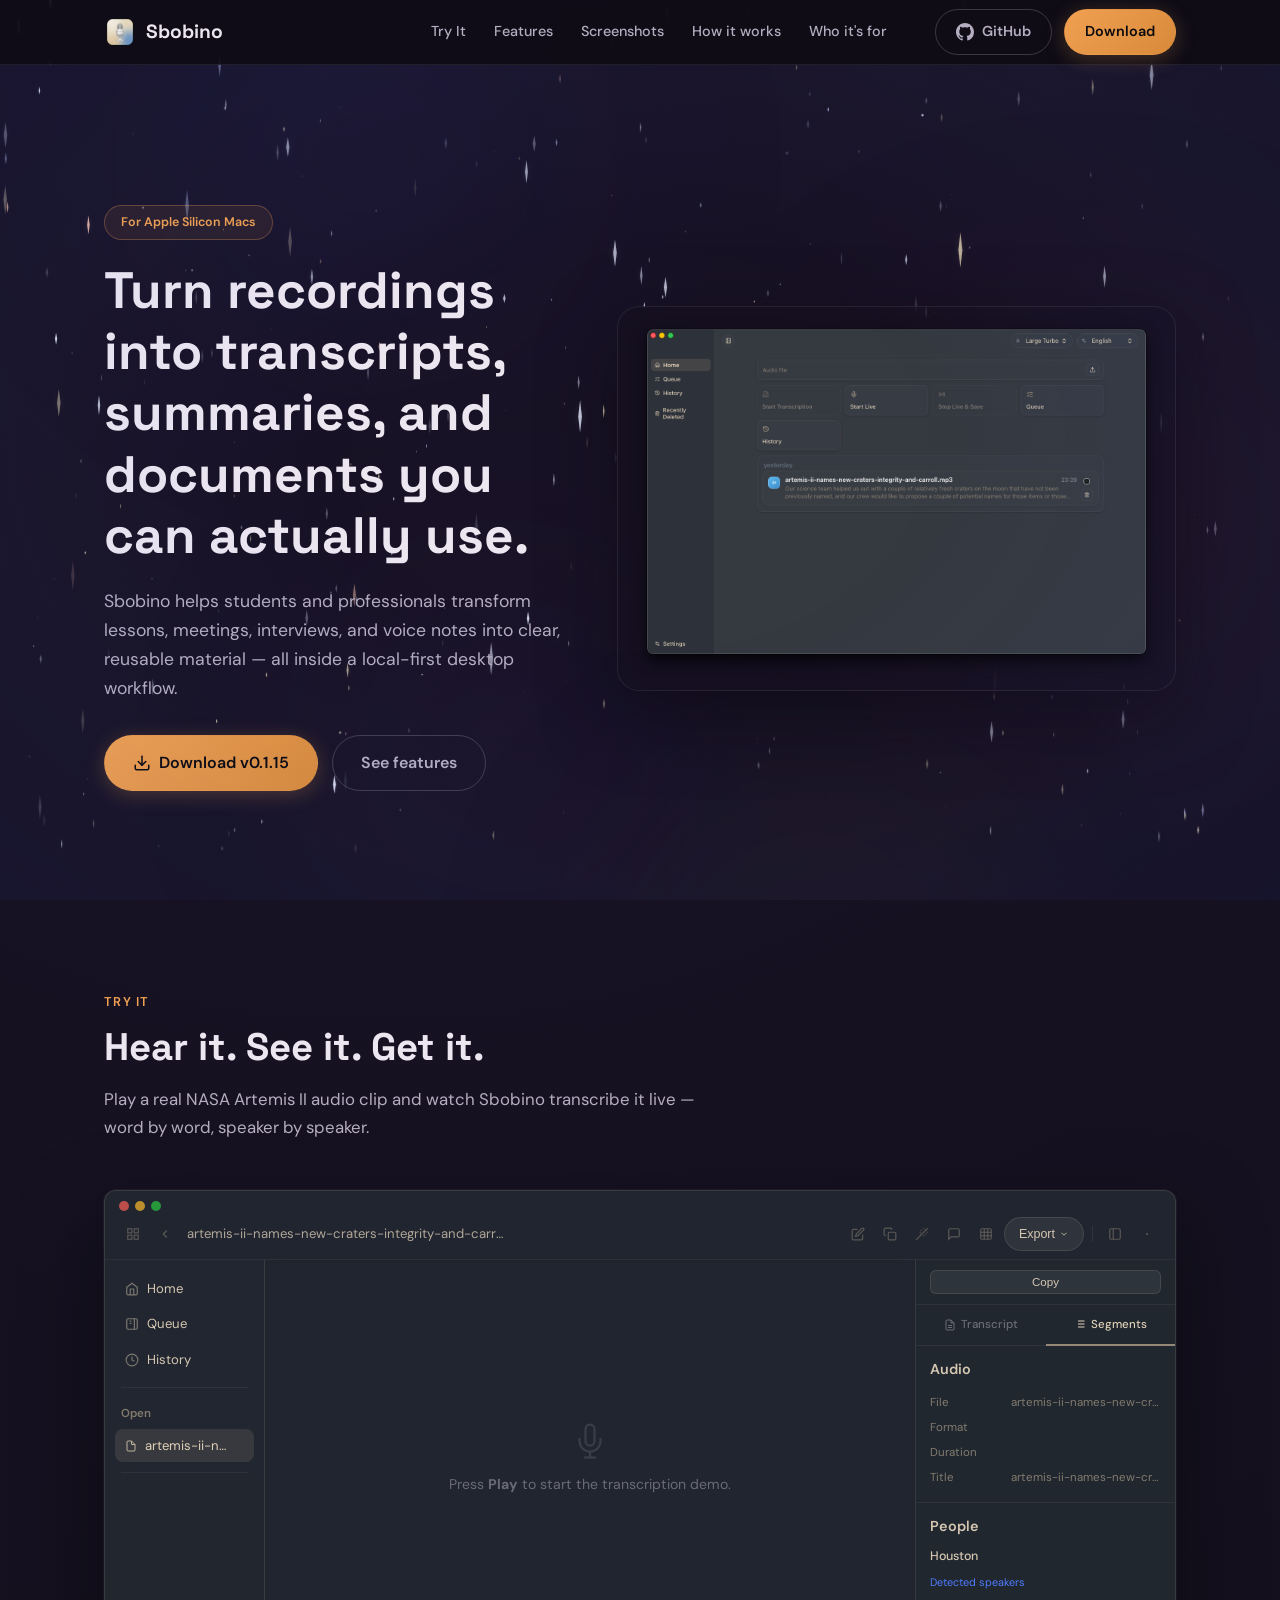
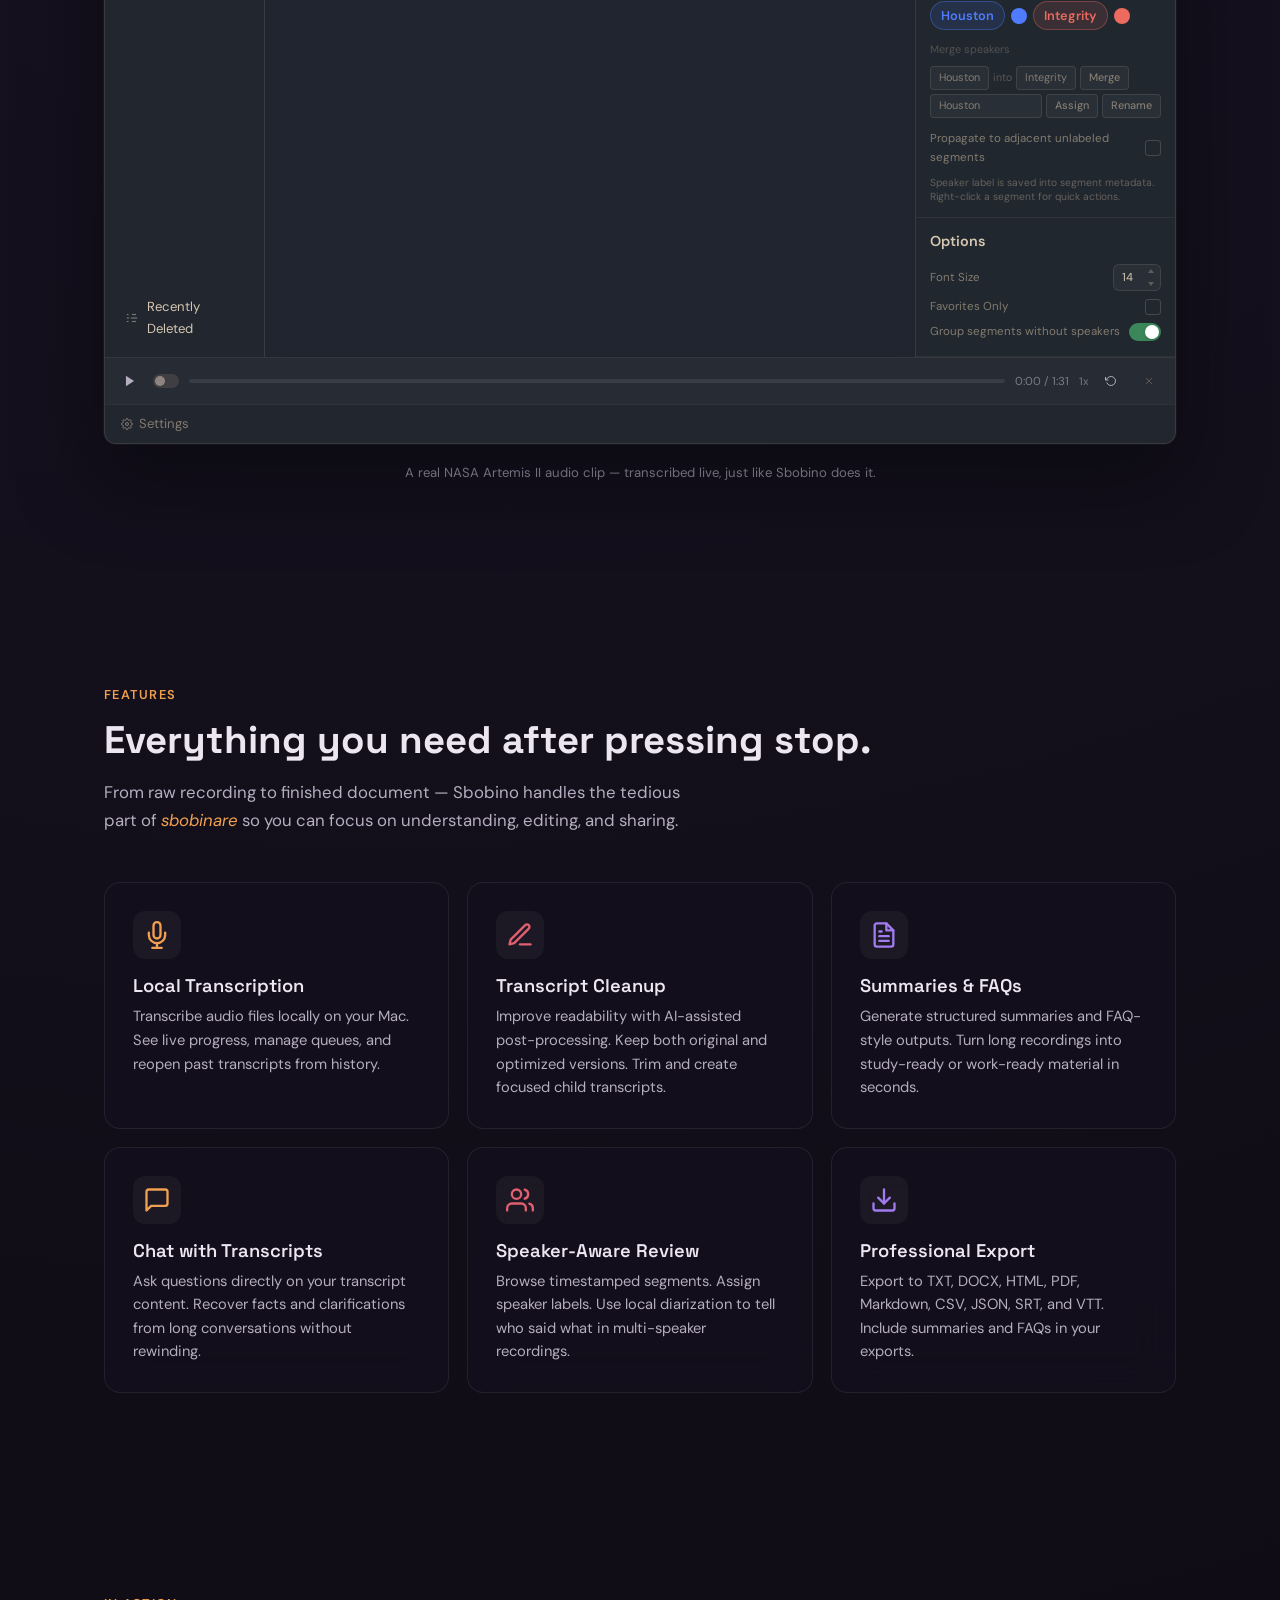
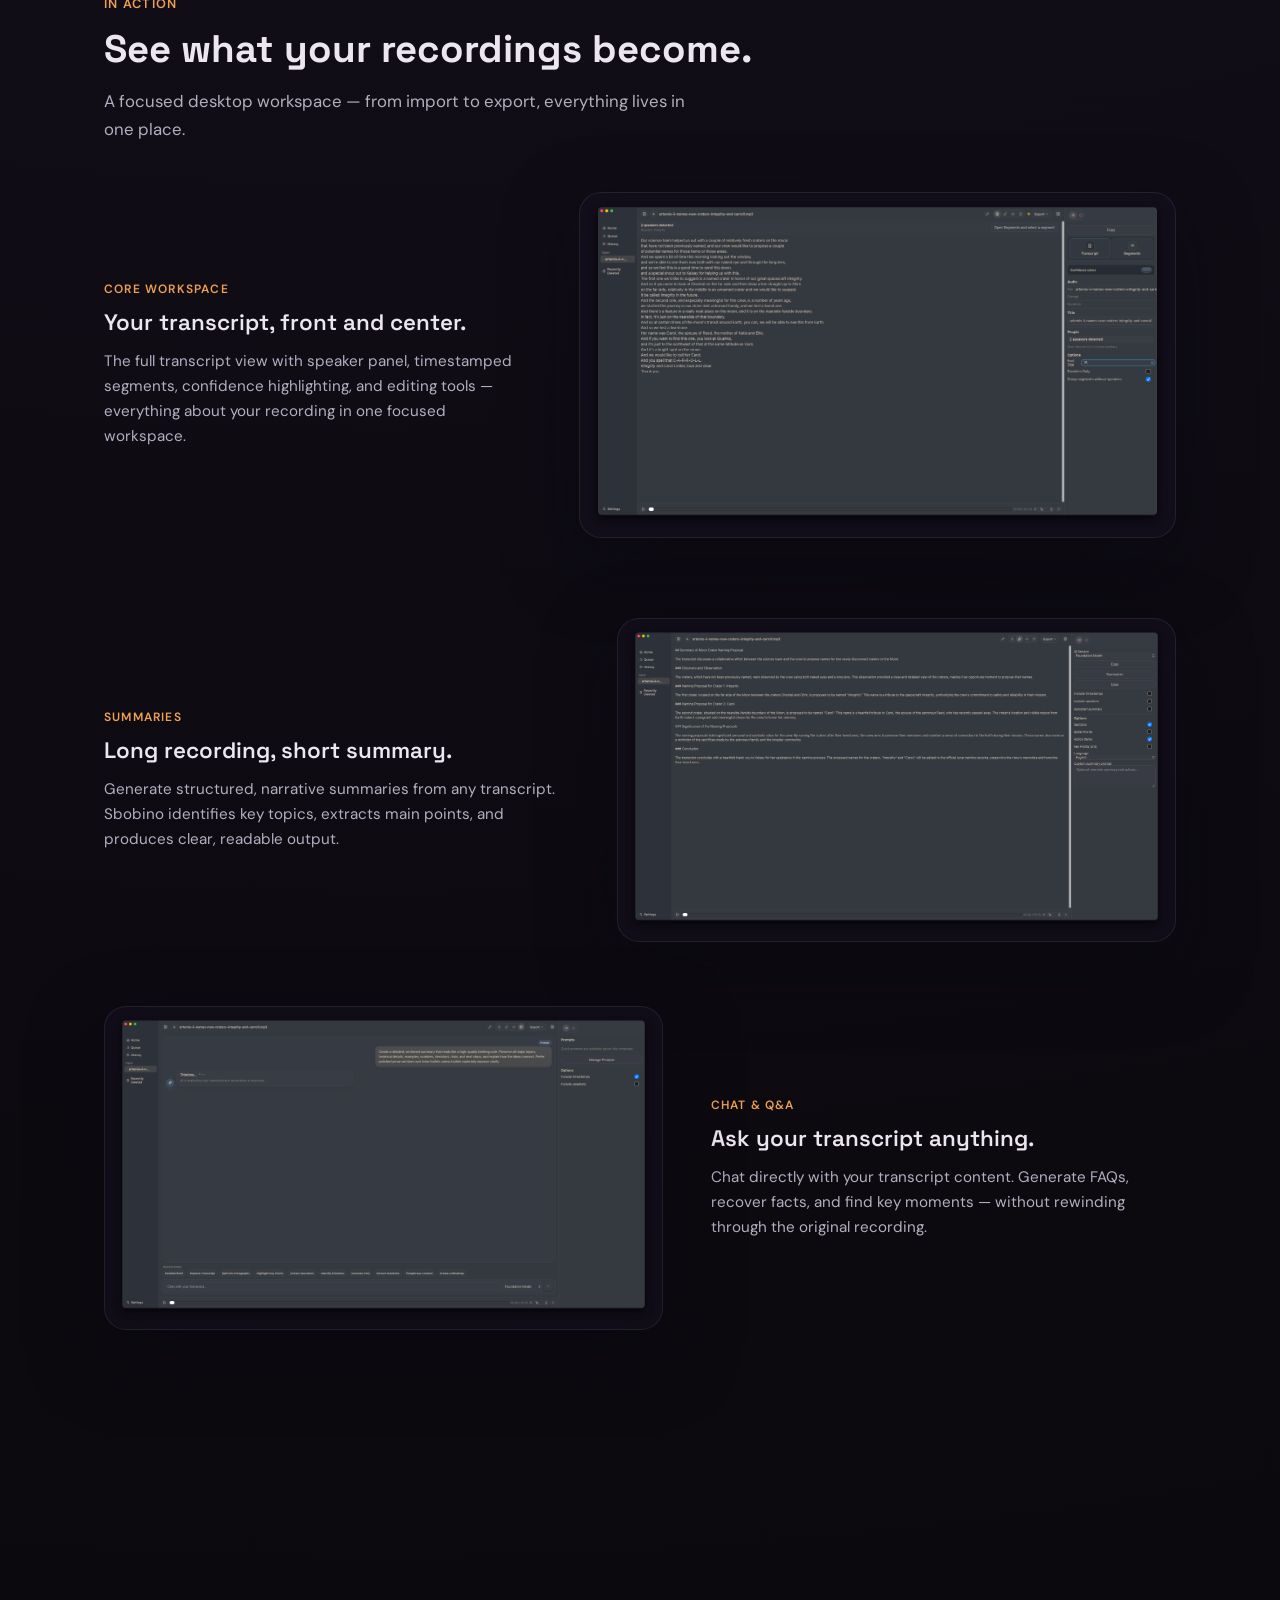
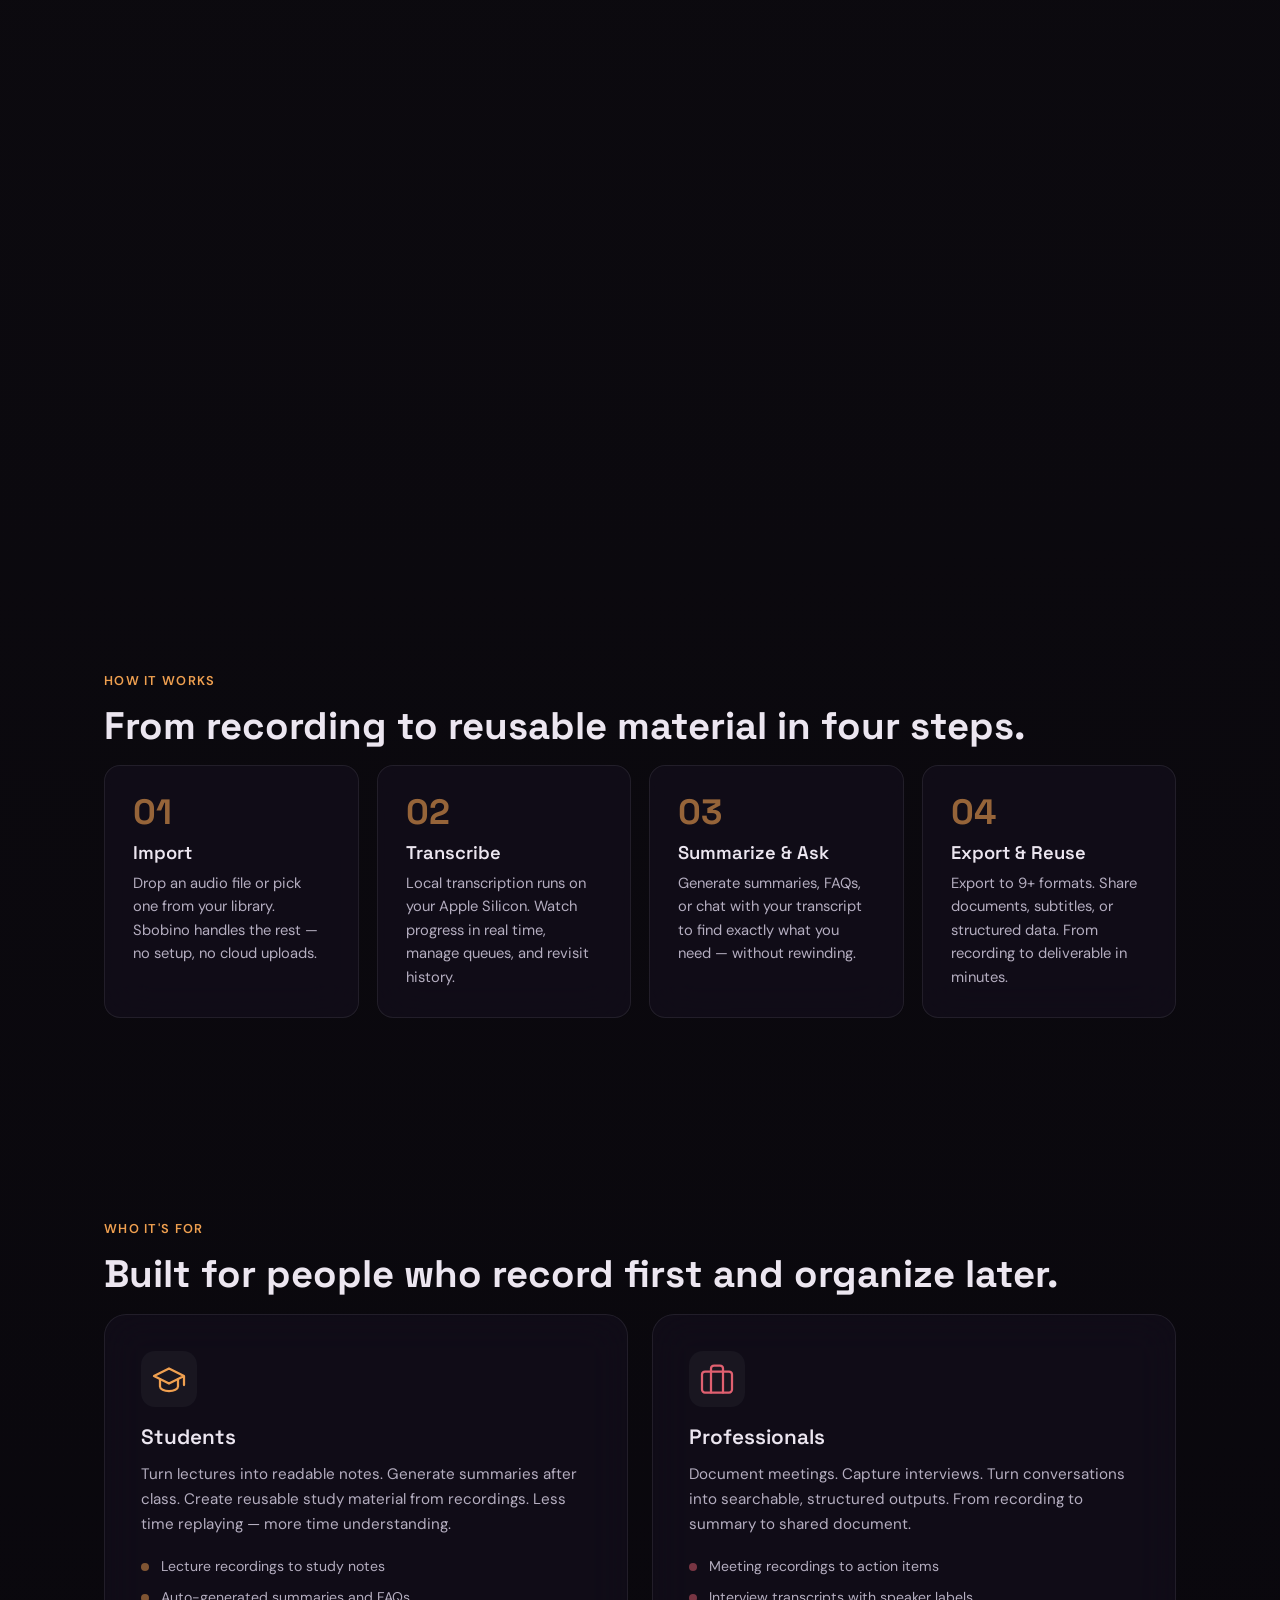
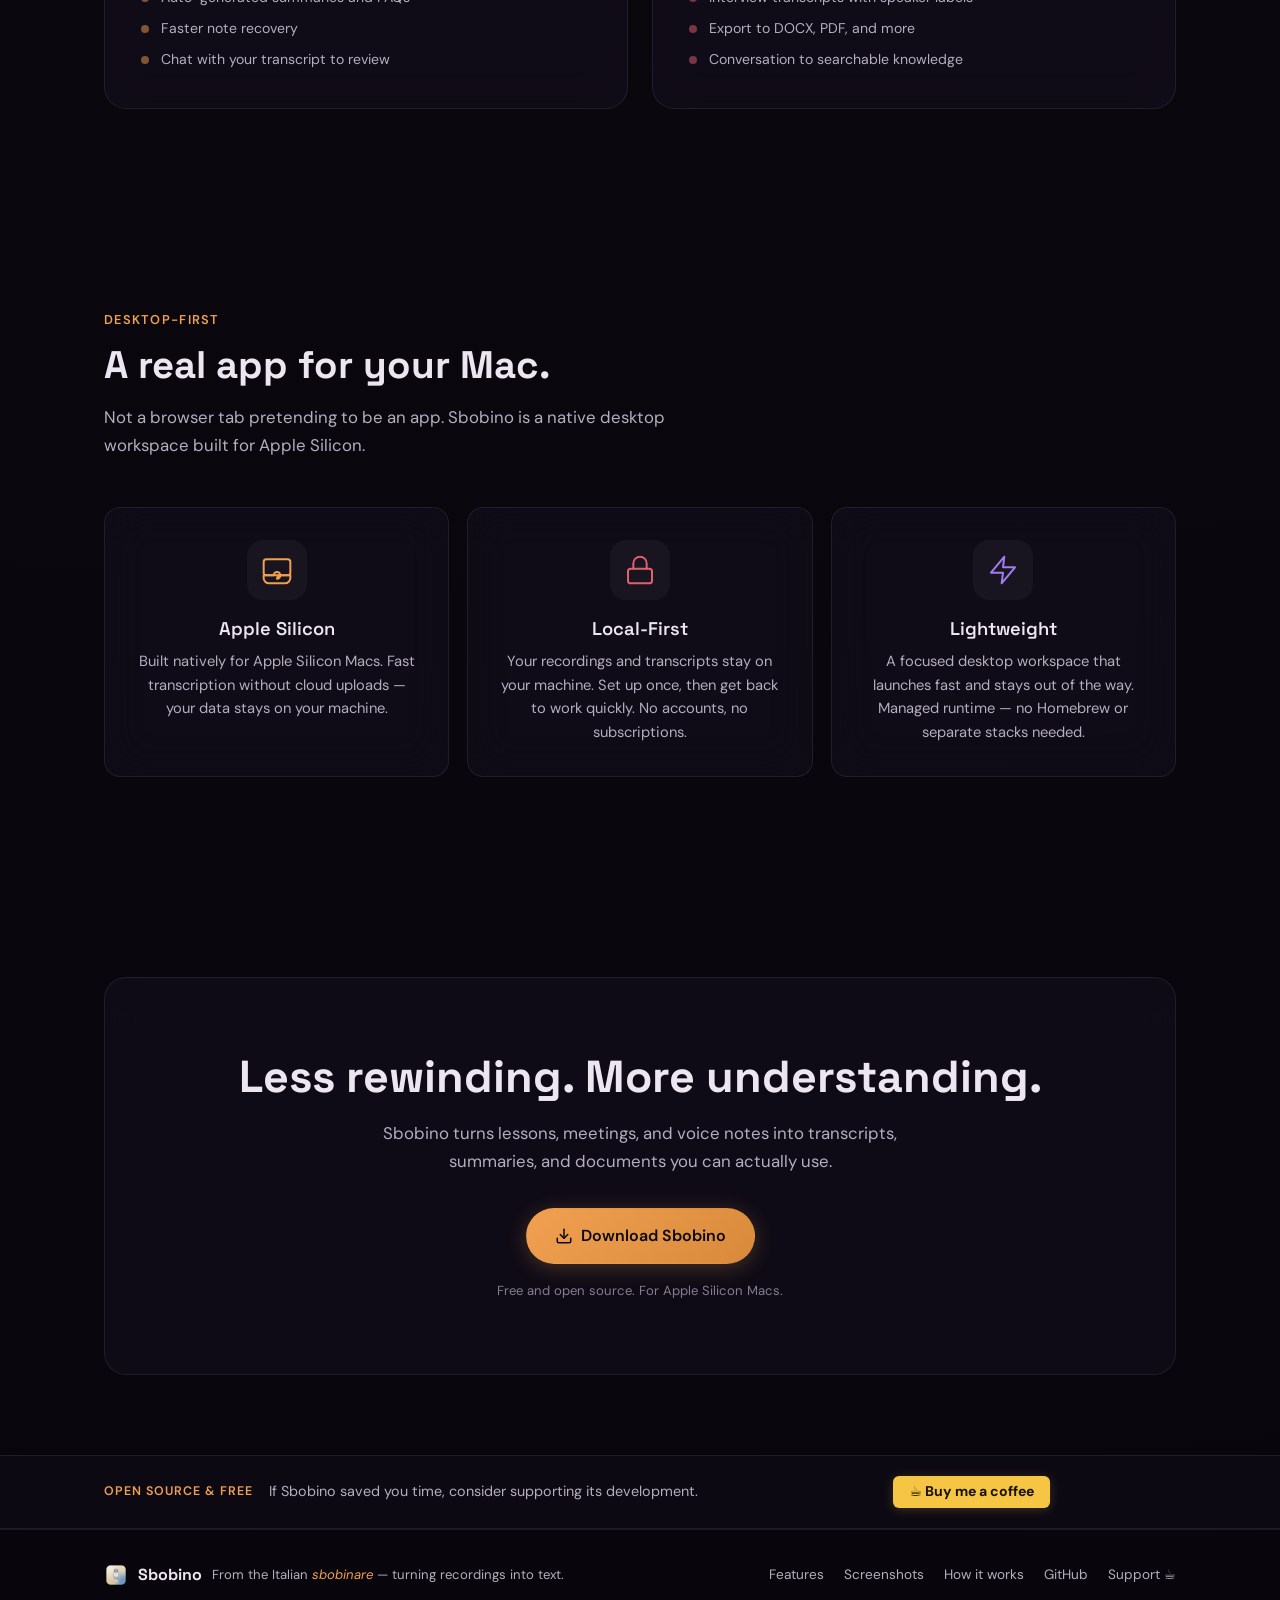
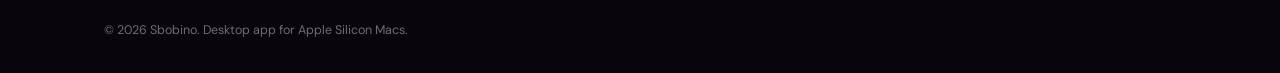
==== commit 9481b4e8: "feat: add word-level timestamps to transcription demo and update lightbox image selectors" ====
--- a/index.html
+++ b/index.html
@@ -111,7 +111,50 @@
           <!-- Mac titlebar -->
           <div class="mac-titlebar">
             <span class="mac-dot"></span><span class="mac-dot"></span><span class="mac-dot"></span>
-            <span class="mac-title-text">artemis-ii-names-new-craters-integrity-and-carroll.mp3 — Trim 00:45-02:16</span>
+          </div>
+
+          <!-- App toolbar -->
+          <div class="demo-toolbar">
+            <div class="demo-toolbar-left">
+              <button class="demo-toolbar-btn" aria-hidden="true">
+                <svg width="14" height="14" viewBox="0 0 24 24" fill="none" stroke="currentColor" stroke-width="2"><rect x="3" y="3" width="7" height="7"/><rect x="14" y="3" width="7" height="7"/><rect x="3" y="14" width="7" height="7"/><rect x="14" y="14" width="7" height="7"/></svg>
+              </button>
+              <button class="demo-toolbar-btn" aria-hidden="true">
+                <svg width="14" height="14" viewBox="0 0 24 24" fill="none" stroke="currentColor" stroke-width="2"><polyline points="15 18 9 12 15 6"/></svg>
+              </button>
+              <span class="demo-toolbar-filename">artemis-ii-names-new-craters-integrity-and-carroll.mp3</span>
+            </div>
+            <div class="demo-toolbar-right">
+              <!-- edit -->
+              <button class="demo-toolbar-btn" aria-hidden="true">
+                <svg width="14" height="14" viewBox="0 0 24 24" fill="none" stroke="currentColor" stroke-width="2"><path d="M11 4H4a2 2 0 00-2 2v14a2 2 0 002 2h14a2 2 0 002-2v-7"/><path d="M18.5 2.5a2.121 2.121 0 013 3L12 15l-4 1 1-4 9.5-9.5z"/></svg>
+              </button>
+              <!-- clipboard -->
+              <button class="demo-toolbar-btn" aria-hidden="true">
+                <svg width="14" height="14" viewBox="0 0 24 24" fill="none" stroke="currentColor" stroke-width="2"><rect x="9" y="9" width="13" height="13" rx="2"/><path d="M5 15H4a2 2 0 01-2-2V4a2 2 0 012-2h9a2 2 0 012 2v1"/></svg>
+              </button>
+              <!-- wand / AI -->
+              <button class="demo-toolbar-btn" aria-hidden="true">
+                <svg width="14" height="14" viewBox="0 0 24 24" fill="none" stroke="currentColor" stroke-width="2"><path d="M15 4V2"/><path d="M15 16v-2"/><path d="M8 9h2"/><path d="M20 9h2"/><path d="M17.8 11.8L19 13"/><path d="M15 9h0"/><path d="M17.8 6.2L19 5"/><path d="M11 6.2L9.7 5"/><path d="M11 11.8L9.7 13"/><line x1="2" y1="22" x2="22" y2="2"/></svg>
+              </button>
+              <!-- speech bubble -->
+              <button class="demo-toolbar-btn" aria-hidden="true">
+                <svg width="14" height="14" viewBox="0 0 24 24" fill="none" stroke="currentColor" stroke-width="2"><path d="M21 15a2 2 0 01-2 2H7l-4 4V5a2 2 0 012-2h14a2 2 0 012 2z"/></svg>
+              </button>
+              <!-- grid -->
+              <button class="demo-toolbar-btn" aria-hidden="true">
+                <svg width="14" height="14" viewBox="0 0 24 24" fill="none" stroke="currentColor" stroke-width="2"><rect x="3" y="3" width="18" height="18" rx="2"/><path d="M3 9h18"/><path d="M3 15h18"/><path d="M9 3v18"/><path d="M15 3v18"/></svg>
+              </button>
+              <button class="demo-toolbar-export" aria-hidden="true">Export <svg width="10" height="10" viewBox="0 0 24 24" fill="none" stroke="currentColor" stroke-width="2"><polyline points="6 9 12 15 18 9"/></svg></button>
+              <!-- sidebar toggle icons -->
+              <span class="demo-toolbar-sep"></span>
+              <button class="demo-toolbar-btn" aria-hidden="true">
+                <svg width="14" height="14" viewBox="0 0 24 24" fill="none" stroke="currentColor" stroke-width="2"><rect x="3" y="3" width="18" height="18" rx="2"/><path d="M9 3v18"/></svg>
+              </button>
+              <button class="demo-toolbar-btn demo-toolbar-btn-active" aria-hidden="true">
+                <svg width="14" height="14" viewBox="0 0 24 24" fill="none" stroke="currentColor" stroke-width="1.5"><circle cx="12" cy="12" r="1"/></svg>
+              </button>
+            </div>
           </div>
 
           <div class="demo-app-body">
@@ -134,6 +177,11 @@
               <div class="demo-sidebar-item demo-sidebar-active">
                 <svg width="12" height="12" viewBox="0 0 24 24" fill="none" stroke="currentColor" stroke-width="2"><path d="M13 2H6a2 2 0 00-2 2v16a2 2 0 002 2h12a2 2 0 002-2V9z"/><polyline points="13 2 13 9 20 9"/></svg>
                 artemis-ii-n…
+              </div>
+              <div class="demo-sidebar-divider"></div>
+              <div class="demo-sidebar-item demo-sidebar-icon demo-sidebar-bottom">
+                <svg width="14" height="14" viewBox="0 0 24 24" fill="none" stroke="currentColor" stroke-width="2"><polyline points="3 6 5 6 6 6"/><path d="M19 6h-7"/><line x1="10" y1="12" x2="21" y2="12"/><line x1="3" y1="12" x2="7" y2="12"/><path d="M19 18h-7"/><polyline points="3 18 5 18 6 18"/></svg>
+                Recently Deleted
               </div>
             </aside>
 
@@ -150,41 +198,78 @@
                   <p>Press <strong>Play</strong> to start the transcription demo.</p>
                 </div>
               </div>
-
-              <!-- Summary panel -->
-              <div class="demo-summary" id="demo-summary" hidden>
-                <div class="demo-summary-header">
-                  <svg width="14" height="14" viewBox="0 0 24 24" fill="currentColor"><path d="M12 2l2.4 7.4H22l-6.2 4.5 2.4 7.4L12 16.8l-6.2 4.5 2.4-7.4L2 9.4h7.6z"/></svg>
-                  <span>Summary</span>
-                </div>
-                <p id="demo-summary-text"></p>
-              </div>
             </main>
 
             <!-- Right sidebar -->
             <aside class="demo-sidebar-right">
+              <div class="demo-panel-header">
+                <button class="demo-panel-copy" aria-hidden="true">Copy</button>
+              </div>
               <div class="demo-panel-tabs">
-                <span class="demo-panel-tab">Transcript</span>
-                <span class="demo-panel-tab demo-panel-tab-active">Segments</span>
+                <span class="demo-panel-tab">
+                  <svg width="12" height="12" viewBox="0 0 24 24" fill="none" stroke="currentColor" stroke-width="2"><path d="M14 2H6a2 2 0 00-2 2v16a2 2 0 002 2h12a2 2 0 002-2V8z"/><polyline points="14 2 14 8 20 8"/><line x1="16" y1="13" x2="8" y2="13"/><line x1="16" y1="17" x2="8" y2="17"/></svg>
+                  Transcript
+                </span>
+                <span class="demo-panel-tab demo-panel-tab-active">
+                  <svg width="12" height="12" viewBox="0 0 24 24" fill="none" stroke="currentColor" stroke-width="2"><line x1="8" y1="6" x2="21" y2="6"/><line x1="8" y1="12" x2="21" y2="12"/><line x1="8" y1="18" x2="21" y2="18"/><line x1="3" y1="6" x2="3.01" y2="6"/><line x1="3" y1="12" x2="3.01" y2="12"/><line x1="3" y1="18" x2="3.01" y2="18"/></svg>
+                  Segments
+                </span>
               </div>
               <div class="demo-panel-section">
                 <div class="demo-panel-label">Audio</div>
-                <div class="demo-panel-row"><span class="demo-panel-key">File</span><span class="demo-panel-val" id="demo-panel-file">artemis-ii-names…</span></div>
-                <div class="demo-panel-row"><span class="demo-panel-key">Title</span><span class="demo-panel-val">artemis-ii-names-new-craters…</span></div>
+                <div class="demo-panel-row"><span class="demo-panel-key">File</span><span class="demo-panel-val">artemis-ii-names-new-craters-integrity-and-carr…</span></div>
+                <div class="demo-panel-row"><span class="demo-panel-key">Format</span><span class="demo-panel-val"></span></div>
+                <div class="demo-panel-row"><span class="demo-panel-key">Duration</span><span class="demo-panel-val"></span></div>
+                <div class="demo-panel-row"><span class="demo-panel-key">Title</span><span class="demo-panel-val">artemis-ii-names-new-craters-integrity-and-carroll.</span></div>
               </div>
               <div class="demo-panel-section">
                 <div class="demo-panel-label">People</div>
-                <div class="demo-panel-speakers" id="demo-panel-speakers">
+                <div class="demo-panel-subhead">Houston</div>
+                <div class="demo-panel-row"><span class="demo-panel-val demo-detected">Detected speakers</span></div>
+                <div class="demo-panel-speakers">
+                  <span class="demo-speaker-chip demo-speaker-chip-2">Houston</span>
+                  <span class="demo-color-swatch" style="background:#4F7CFF"></span>
                   <span class="demo-speaker-chip demo-speaker-chip-1">Integrity</span>
-                  <span class="demo-speaker-chip demo-speaker-chip-2">Houston</span>
-                </div>
-                <div class="demo-panel-row"><span class="demo-panel-val demo-detected" id="demo-speaker-count">2 speakers detected</span></div>
+                  <span class="demo-color-swatch" style="background:#EC6A5E"></span>
+                </div>
+                <div class="demo-panel-row" style="margin-top:8px"><span class="demo-panel-key" style="opacity:0.5;font-size:0.68rem">Merge speakers</span></div>
+                <div class="demo-merge-row">
+                  <span class="demo-merge-select">Houston</span>
+                  <span class="demo-merge-into">into</span>
+                  <span class="demo-merge-select">Integrity</span>
+                  <span class="demo-merge-btn">Merge</span>
+                </div>
+                <div class="demo-assign-row">
+                  <span class="demo-merge-select" style="flex:1">Houston</span>
+                  <span class="demo-merge-btn">Assign</span>
+                  <span class="demo-merge-btn">Rename</span>
+                </div>
+                <div class="demo-panel-row" style="margin-top:8px">
+                  <span class="demo-panel-key">Propagate to adjacent unlabeled segments</span>
+                  <span class="demo-checkbox"></span>
+                </div>
+                <div class="demo-panel-hint">Speaker label is saved into segment metadata. Right-click a segment for quick actions.</div>
               </div>
               <div class="demo-panel-section">
                 <div class="demo-panel-label">Options</div>
                 <div class="demo-panel-row">
                   <span class="demo-panel-key">Font Size</span>
-                  <span class="demo-panel-val">18</span>
+                  <span class="demo-stepper-input">14
+                    <span class="demo-stepper-arrows">
+                      <span class="demo-stepper-up"></span>
+                      <span class="demo-stepper-down"></span>
+                    </span>
+                  </span>
+                </div>
+                <div class="demo-panel-row">
+                  <span class="demo-panel-key">Favorites Only</span>
+                  <span class="demo-checkbox"></span>
+                </div>
+                <div class="demo-panel-row">
+                  <span class="demo-panel-key">Group segments without speakers</span>
+                  <span class="demo-toggle-switch demo-toggle-switch-on">
+                    <span class="demo-toggle-switch-dot"></span>
+                  </span>
                 </div>
               </div>
             </aside>
@@ -196,15 +281,28 @@
               <svg class="demo-icon-play" width="14" height="14" viewBox="0 0 24 24" fill="currentColor"><polygon points="5,3 19,12 5,21"/></svg>
               <svg class="demo-icon-pause" width="14" height="14" viewBox="0 0 24 24" fill="currentColor" style="display:none"><rect x="5" y="3" width="4" height="18"/><rect x="15" y="3" width="4" height="18"/></svg>
             </button>
+            <span class="demo-player-toggle">
+              <span class="demo-toggle-dot"></span>
+            </span>
             <div class="demo-progress" role="slider" aria-label="Audio position"
                  aria-valuemin="0" aria-valuemax="100" aria-valuenow="0"
                  tabindex="0" id="demo-progress">
               <div class="demo-progress-fill" id="demo-progress-fill"></div>
             </div>
             <span class="demo-duration" id="demo-duration">0:00 / 0:00</span>
+            <span class="demo-player-speed">1x</span>
             <button class="demo-player-reset" id="demo-reset" aria-label="Restart demo" title="Restart">
               <svg width="12" height="12" viewBox="0 0 24 24" fill="none" stroke="currentColor" stroke-width="2"><polyline points="1 4 1 10 7 10"/><path d="M3.51 15a9 9 0 1 0 2.13-9.36L1 10"/></svg>
             </button>
+            <button class="demo-toolbar-btn" aria-hidden="true" style="margin-left:2px">
+              <svg width="12" height="12" viewBox="0 0 24 24" fill="none" stroke="currentColor" stroke-width="2"><line x1="18" y1="6" x2="6" y2="18"/><line x1="6" y1="6" x2="18" y2="18"/></svg>
+            </button>
+          </div>
+
+          <!-- Settings link (bottom-left like app) -->
+          <div class="demo-settings-bar">
+            <svg width="12" height="12" viewBox="0 0 24 24" fill="none" stroke="currentColor" stroke-width="2"><circle cx="12" cy="12" r="3"/><path d="M19.4 15a1.65 1.65 0 00.33 1.82l.06.06a2 2 0 01-2.83 2.83l-.06-.06a1.65 1.65 0 00-1.82-.33 1.65 1.65 0 00-1 1.51V21a2 2 0 01-4 0v-.09A1.65 1.65 0 009 19.4a1.65 1.65 0 00-1.82.33l-.06.06a2 2 0 01-2.83-2.83l.06-.06A1.65 1.65 0 004.68 15a1.65 1.65 0 00-1.51-1H3a2 2 0 010-4h.09A1.65 1.65 0 004.6 9a1.65 1.65 0 00-.33-1.82l-.06-.06a2 2 0 012.83-2.83l.06.06A1.65 1.65 0 009 4.68a1.65 1.65 0 001-1.51V3a2 2 0 014 0v.09a1.65 1.65 0 001 1.51 1.65 1.65 0 001.82-.33l.06-.06a2 2 0 012.83 2.83l-.06.06A1.65 1.65 0 0019.4 9a1.65 1.65 0 001.51 1H21a2 2 0 010 4h-.09a1.65 1.65 0 00-1.51 1z"/></svg>
+            <span>Settings</span>
           </div>
         </div>
 
@@ -285,10 +383,7 @@
             <h3>Your transcript, front and center.</h3>
             <p>The full transcript view with speaker panel, timestamped segments, confidence highlighting, and editing tools — everything about your recording in one focused workspace.</p>
           </div>
-          <div class="mac-frame showcase-frame-enter">
-            <div class="mac-titlebar">
-              <span class="mac-dot"></span><span class="mac-dot"></span><span class="mac-dot"></span>
-            </div>
+          <div class="screenshot-frame showcase-frame-enter">
             <img src="assets/transcription-workspace.png" alt="Sbobino transcript workspace with full text, speaker sidebar, and settings" loading="lazy">
           </div>
         </div>
@@ -300,19 +395,13 @@
             <h3>Long recording, short summary.</h3>
             <p>Generate structured, narrative summaries from any transcript. Sbobino identifies key topics, extracts main points, and produces clear, readable output.</p>
           </div>
-          <div class="mac-frame showcase-frame-enter">
-            <div class="mac-titlebar">
-              <span class="mac-dot"></span><span class="mac-dot"></span><span class="mac-dot"></span>
-            </div>
+          <div class="screenshot-frame showcase-frame-enter">
             <img src="assets/summary.png" alt="Sbobino summary view with structured narrative output" loading="lazy">
           </div>
         </div>
 
         <div class="showcase-panel showcase-panel--right">
-          <div class="mac-frame showcase-frame-enter">
-            <div class="mac-titlebar">
-              <span class="mac-dot"></span><span class="mac-dot"></span><span class="mac-dot"></span>
-            </div>
+          <div class="screenshot-frame showcase-frame-enter">
             <img src="assets/chat-qa.png" alt="Chat interface for asking questions about transcript content" loading="lazy">
           </div>
           <div class="showcase-text showcase-text-enter">
@@ -328,10 +417,7 @@
             <h3>Who said what.</h3>
             <p>Browse timestamped segments with speaker labels. Use local diarization to identify voices in multi-speaker recordings — meetings, interviews, and group conversations.</p>
           </div>
-          <div class="mac-frame showcase-frame-enter">
-            <div class="mac-titlebar">
-              <span class="mac-dot"></span><span class="mac-dot"></span><span class="mac-dot"></span>
-            </div>
+          <div class="screenshot-frame showcase-frame-enter">
             <img src="assets/speaker-diarization.png" alt="Speaker diarization view with labeled speakers and timestamped segments" loading="lazy">
           </div>
         </div>
@@ -339,10 +425,7 @@
         <!-- Tier 3: Compact row -->
         <div class="showcase-row">
           <div class="showcase-card showcase-card-enter">
-            <div class="mac-frame-sm">
-              <div class="mac-titlebar">
-                <span class="mac-dot"></span><span class="mac-dot"></span><span class="mac-dot"></span>
-              </div>
+            <div class="screenshot-frame screenshot-frame-sm">
               <img src="assets/export-dialog.png" alt="Export dialog with format options including DOCX, PDF, SRT, and more" loading="lazy">
             </div>
             <h4>Export Everywhere</h4>
@@ -350,10 +433,7 @@
           </div>
 
           <div class="showcase-card showcase-card-enter">
-            <div class="mac-frame-sm">
-              <div class="mac-titlebar">
-                <span class="mac-dot"></span><span class="mac-dot"></span><span class="mac-dot"></span>
-              </div>
+            <div class="screenshot-frame screenshot-frame-sm">
               <img src="assets/emotion-analysis.png" alt="Emotion analysis timeline with segment-level emotional insights" loading="lazy">
             </div>
             <h4>Emotion Analysis</h4>
@@ -361,10 +441,7 @@
           </div>
 
           <div class="showcase-card showcase-card-enter">
-            <div class="mac-frame-sm">
-              <div class="mac-titlebar">
-                <span class="mac-dot"></span><span class="mac-dot"></span><span class="mac-dot"></span>
-              </div>
+            <div class="screenshot-frame screenshot-frame-sm">
               <img src="assets/confidence-trim.png" alt="Transcript with color-coded confidence highlighting and audio waveform" loading="lazy">
             </div>
             <h4>Confidence &amp; Trimming</h4>
--- a/styles.css
+++ b/styles.css
@@ -572,6 +572,35 @@
   cursor: zoom-in;
 }
 
+/* Screenshot frame — clean glass border, no titlebar dots */
+.screenshot-frame {
+  background: var(--glass);
+  backdrop-filter: blur(22px);
+  -webkit-backdrop-filter: blur(22px);
+  border: 1px solid var(--line);
+  border-radius: var(--radius-lg);
+  padding: 6px;
+  overflow: hidden;
+  box-shadow: var(--shadow);
+  transition: transform 0.3s ease, box-shadow 0.3s ease, border-color 0.3s ease;
+}
+.screenshot-frame:hover {
+  transform: translateY(-4px);
+  border-color: var(--line-hover);
+  box-shadow: 0 32px 80px rgba(10,8,15,0.6), 0 0 0 1px rgba(255,255,255,0.06);
+}
+.screenshot-frame img {
+  border-radius: calc(var(--radius-lg) - 4px);
+  width: 100%; display: block; cursor: zoom-in;
+}
+.screenshot-frame-sm {
+  padding: 4px;
+  border-radius: var(--radius);
+}
+.screenshot-frame-sm img {
+  border-radius: calc(var(--radius) - 3px);
+}
+
 /* Spotlight (tier 1) */
 .showcase-spotlight {
   display: grid;
@@ -628,7 +657,7 @@
   text-align: center;
 }
 
-.showcase-card .mac-frame-sm {
+.showcase-card .screenshot-frame {
   margin-bottom: 16px;
 }
 
@@ -679,70 +708,110 @@
 /* ---------- Interactive Demo — App Replica ---------- */
 .demo-app {
   margin-top: 40px;
-  background: #1e1a28;
-  border: 1px solid rgba(255,255,255,0.08);
+  background: rgba(34,40,49,0.95);
+  border: 1px solid rgba(223,208,184,0.12);
   border-radius: 12px;
   overflow: hidden;
-  box-shadow: 0 32px 80px rgba(10,8,15,0.6), 0 0 0 1px rgba(255,255,255,0.04);
+  box-shadow: 0 32px 80px rgba(6,8,12,0.54), 0 0 0 1px rgba(223,208,184,0.06);
 }
 .demo-app .mac-titlebar {
-  padding: 10px 14px;
-  background: rgba(30,26,39,0.95);
-  border-bottom: 1px solid rgba(255,255,255,0.06);
-}
-.mac-title-text {
-  font-size: 0.7rem; color: var(--muted); opacity: 0.45;
-  margin-left: auto; font-family: var(--font-body);
-  white-space: nowrap; overflow: hidden; text-overflow: ellipsis;
-  max-width: 400px;
+  padding: 10px 14px 0;
+  background: transparent;
+  border-bottom: none;
 }
 .demo-caption {
   text-align: center; font-size: 0.82rem; color: var(--muted); opacity: 0.6;
   margin-top: 18px;
 }
 
+/* App toolbar (below traffic lights) */
+.demo-toolbar {
+  display: flex; align-items: center; justify-content: space-between;
+  padding: 6px 14px 8px;
+  background: transparent;
+  border-bottom: 1px solid rgba(223,208,184,0.07);
+  gap: 8px;
+}
+.demo-toolbar-left, .demo-toolbar-right {
+  display: flex; align-items: center; gap: 4px;
+}
+.demo-toolbar-btn {
+  background: none; border: none; color: rgba(148,137,121,0.85); opacity: 0.6;
+  padding: 4px 5px; border-radius: 999px; cursor: default;
+  display: flex; align-items: center; justify-content: center;
+  min-width: 28px; min-height: 28px;
+}
+.demo-toolbar-btn-active { opacity: 0.8; }
+.demo-toolbar-filename {
+  font-size: 0.82rem; color: rgba(223,208,184,0.95); opacity: 0.8;
+  margin-left: 4px; white-space: nowrap; overflow: hidden; text-overflow: ellipsis;
+  max-width: 320px;
+}
+.demo-toolbar-export {
+  background: rgba(57,62,70,0.6); border: 1px solid rgba(223,208,184,0.12);
+  color: rgba(223,208,184,0.95); font-size: 0.78rem; font-weight: 500;
+  padding: 5px 14px; border-radius: 999px; cursor: default;
+  display: flex; align-items: center; gap: 4px; height: 34px;
+}
+.demo-toolbar-sep {
+  width: 1px; height: 16px; background: rgba(223,208,184,0.08); margin: 0 4px;
+}
+
 /* App 3-column layout */
 .demo-app-body {
   display: grid;
-  grid-template-columns: 160px 1fr 220px;
+  grid-template-columns: 160px 1fr 260px;
   min-height: 420px;
 }
 
 /* Left sidebar */
 .demo-sidebar {
-  background: #16131e;
-  border-right: 1px solid rgba(255,255,255,0.06);
-  padding: 12px 0;
+  background: rgba(34,40,49,0.45);
+  border-right: 1px solid rgba(223,208,184,0.12);
+  padding: 12px 10px;
+  padding-top: 12px;
   display: flex; flex-direction: column; gap: 2px;
 }
 .demo-sidebar-item {
-  padding: 6px 14px; font-size: 0.78rem; color: var(--muted);
+  padding: 6px 10px; font-size: 0.82rem;
+  color: rgba(223,208,184,0.95);
   display: flex; align-items: center; gap: 8px; cursor: default;
-  border-radius: 6px; margin: 0 6px;
-}
-.demo-sidebar-icon svg { opacity: 0.5; flex-shrink: 0; }
+  border-radius: 8px; min-height: 32px;
+}
+.demo-sidebar-icon svg { opacity: 0.5; flex-shrink: 0; width: 14px; height: 14px; }
 .demo-sidebar-active {
-  background: rgba(255,255,255,0.08); color: var(--ink);
+  background: rgba(148,137,121,0.2); color: #DFD0B8;
 }
 .demo-sidebar-active svg { opacity: 0.8; }
 .demo-sidebar-divider {
-  height: 1px; background: rgba(255,255,255,0.06); margin: 8px 14px;
+  height: 1px; background: rgba(223,208,184,0.07); margin: 8px 6px;
 }
 .demo-sidebar-label {
-  font-size: 0.68rem; color: var(--muted); opacity: 0.5;
-  text-transform: uppercase; letter-spacing: 0.08em;
-  padding: 4px 14px; margin-top: 2px;
+  font-size: 0.72rem; color: rgba(148,137,121,0.85); font-weight: 600;
+  padding: 4px 6px; margin-top: 2px;
+}
+.demo-sidebar-bottom { margin-top: auto; }
+
+/* Settings bar at very bottom of left sidebar area */
+.demo-settings-bar {
+  display: flex; align-items: center; gap: 6px;
+  padding: 8px 16px;
+  background: rgba(34,40,49,0.45);
+  border-top: 1px solid rgba(223,208,184,0.07);
+  font-size: 0.82rem; color: rgba(148,137,121,0.85);
+  cursor: default; position: relative;
 }
 
 /* Main content area */
 .demo-main {
   display: flex; flex-direction: column;
-  background: #1a1722;
+  background: transparent;
+  backdrop-filter: blur(8px);
 }
 .demo-transcript {
   flex: 1; padding: 20px 28px;
   overflow-y: auto; scroll-behavior: smooth;
-  max-height: 380px;
+  max-height: 420px;
 }
 .demo-transcript::-webkit-scrollbar { width: 5px; }
 .demo-transcript::-webkit-scrollbar-track { background: transparent; }
@@ -752,111 +821,226 @@
 /* Placeholder */
 .demo-placeholder {
   display: flex; flex-direction: column; align-items: center; justify-content: center;
-  gap: 14px; min-height: 320px; text-align: center; color: var(--muted); opacity: 0.5;
+  gap: 14px; min-height: 360px; text-align: center; color: var(--muted); opacity: 0.5;
 }
 .demo-placeholder p { font-size: 0.88rem; margin: 0; }
 
-/* Segments — each is a card-like block like the real app */
+/* Segments — matching real Sbobino app exactly */
 .demo-segment {
-  margin-bottom: 16px; padding: 12px 16px;
-  background: rgba(255,255,255,0.025);
-  border: 1px solid rgba(255,255,255,0.04);
-  border-radius: 8px;
+  padding: 14px 16px;
+  border-bottom: 1px solid rgba(223,208,184,0.07);
   opacity: 0; transform: translateY(6px);
   transition: opacity 0.3s ease, transform 0.3s ease;
 }
+.demo-segment:last-child { border-bottom: none; }
 .demo-segment.visible { opacity: 1; transform: none; }
+/* Houston (speaker 2) gets a highlighted row like the real app */
+.demo-segment.demo-segment-s2 {
+  background: rgba(79,124,255,0.06);
+}
 .demo-segment-meta {
-  display: flex; align-items: center; gap: 8px; margin-bottom: 6px;
-}
+  margin-bottom: 8px;
+}
+/* Speaker badge — pill shape matching kind-chip + speaker-kind-chip */
 .demo-speaker {
-  font-family: var(--font-display); font-size: 0.72rem; font-weight: 700;
-  text-transform: uppercase; letter-spacing: 0.05em;
-  padding: 2px 8px; border-radius: 4px;
-}
-.demo-speaker-1 { background: rgba(228,80,80,0.2); color: #e85050; }
-.demo-speaker-2 { background: rgba(80,130,230,0.2); color: #5082e6; }
-.demo-timestamp {
-  font-size: 0.68rem; color: var(--muted); opacity: 0.4;
-  font-variant-numeric: tabular-nums;
+  display: inline-flex; align-items: center;
+  border-radius: 999px;
+  padding: 4px 8px;
+  font-size: 0.82rem; font-weight: 600;
+  white-space: nowrap;
+}
+/* Colors from SPEAKER_COLOR_PALETTE: #EC6A5E (Integrity/red), #4F7CFF (Houston/blue) */
+.demo-speaker-1 {
+  border: 1px solid rgba(236,106,94,0.36);
+  background: rgba(236,106,94,0.12);
+  color: #EC6A5E;
+}
+.demo-speaker-2 {
+  border: 1px solid rgba(79,124,255,0.36);
+  background: rgba(79,124,255,0.12);
+  color: #4F7CFF;
 }
 .demo-segment-text {
-  font-size: 0.88rem; line-height: 1.6; color: var(--ink); margin: 0;
+  font-size: 1.06rem; line-height: 1.65;
+  color: rgba(223,208,184,0.95); margin: 0;
 }
 .demo-word { opacity: 0.1; transition: opacity 0.2s ease; }
 .demo-word.revealed { opacity: 1; }
-
-/* Right sidebar */
+.demo-timestamp {
+  display: block;
+  font-size: 0.78rem; color: #7f8794;
+  font-variant-numeric: tabular-nums;
+  margin-top: 4px;
+}
+
+/* Right sidebar — inspector panel */
 .demo-sidebar-right {
-  background: #16131e;
-  border-left: 1px solid rgba(255,255,255,0.06);
+  background: rgba(34,40,49,0.55);
+  border-left: 1px solid rgba(223,208,184,0.12);
   padding: 0;
   font-size: 0.75rem;
-  overflow: hidden;
+  overflow-y: auto;
+  overflow-x: hidden;
+}
+.demo-sidebar-right::-webkit-scrollbar { width: 4px; }
+.demo-sidebar-right::-webkit-scrollbar-thumb { background: rgba(255,255,255,0.08); border-radius: 2px; }
+.demo-panel-header {
+  padding: 10px 14px; text-align: center;
+  border-bottom: 1px solid rgba(223,208,184,0.07);
+}
+.demo-panel-copy {
+  background: rgba(57,62,70,0.6); border: 1px solid rgba(223,208,184,0.12);
+  color: rgba(223,208,184,0.95); font-size: 0.72rem; font-weight: 500;
+  padding: 5px 24px; border-radius: 6px; cursor: default;
+  width: 100%;
 }
 .demo-panel-tabs {
-  display: flex; border-bottom: 1px solid rgba(255,255,255,0.06);
+  display: flex; border-bottom: 1px solid rgba(223,208,184,0.07);
 }
 .demo-panel-tab {
   flex: 1; padding: 10px 8px; text-align: center;
   color: var(--muted); opacity: 0.5; cursor: default;
   font-size: 0.72rem; font-weight: 500;
+  display: flex; align-items: center; justify-content: center; gap: 5px;
 }
 .demo-panel-tab-active {
-  opacity: 1; color: var(--ink);
-  border-bottom: 2px solid var(--accent);
+  opacity: 1; color: #DFD0B8;
+  border-bottom: 2px solid #948979;
   margin-bottom: -1px;
 }
 .demo-panel-section {
   padding: 12px 14px;
-  border-bottom: 1px solid rgba(255,255,255,0.04);
+  border-bottom: 1px solid rgba(223,208,184,0.07);
 }
 .demo-panel-label {
-  font-family: var(--font-display); font-size: 0.72rem; font-weight: 600;
-  color: var(--ink); margin-bottom: 8px;
+  font-size: 0.9rem; font-weight: 600;
+  color: rgba(223,208,184,0.95); margin-bottom: 8px;
+}
+.demo-panel-subhead {
+  font-size: 0.78rem; color: rgba(223,208,184,0.95); font-weight: 500; margin-bottom: 4px;
 }
 .demo-panel-row {
   display: flex; justify-content: space-between; align-items: center;
   padding: 3px 0; gap: 8px;
 }
-.demo-panel-key { color: var(--muted); opacity: 0.6; }
+.demo-panel-key { color: rgba(148,137,121,0.85); font-size: 0.72rem; }
 .demo-panel-val {
-  color: var(--muted); opacity: 0.8;
+  color: rgba(148,137,121,0.85);
   white-space: nowrap; overflow: hidden; text-overflow: ellipsis;
-  max-width: 130px; text-align: right;
+  max-width: 150px; text-align: right; font-size: 0.72rem;
 }
 .demo-panel-speakers {
-  display: flex; gap: 6px; flex-wrap: wrap; margin-bottom: 6px;
+  display: flex; gap: 6px; flex-wrap: wrap; align-items: center; margin: 6px 0;
 }
 .demo-speaker-chip {
-  font-size: 0.68rem; font-weight: 600; padding: 3px 10px;
-  border-radius: 10px; cursor: default;
-}
-.demo-speaker-chip-1 { background: rgba(228,80,80,0.25); color: #e85050; }
-.demo-speaker-chip-2 { background: rgba(80,130,230,0.25); color: #5082e6; }
-.demo-detected { font-size: 0.7rem; color: #5082e6; opacity: 1; }
-
-/* Summary panel */
-.demo-summary {
-  padding: 14px 28px; border-top: 1px solid rgba(255,255,255,0.06);
-  background: rgba(20,16,30,0.8); backdrop-filter: blur(12px);
-  opacity: 0; transform: translateY(6px);
-  transition: opacity 0.5s ease, transform 0.5s ease;
-}
-.demo-summary.visible { opacity: 1; transform: none; }
-.demo-summary-header {
-  display: flex; align-items: center; gap: 6px; margin-bottom: 6px;
-  font-family: var(--font-display); font-size: 0.78rem; font-weight: 600;
-  color: var(--accent-3); text-transform: uppercase; letter-spacing: 0.05em;
-}
-.demo-summary p { font-size: 0.82rem; line-height: 1.55; color: var(--muted); margin: 0; }
+  font-size: 0.8rem; font-weight: 600; padding: 6px 10px;
+  border-radius: 999px; cursor: default; line-height: 1.2;
+}
+.demo-speaker-chip-1 {
+  border: 1px solid rgba(236,106,94,0.36);
+  background: rgba(236,106,94,0.12);
+  color: #EC6A5E;
+}
+.demo-speaker-chip-2 {
+  border: 1px solid rgba(79,124,255,0.36);
+  background: rgba(79,124,255,0.12);
+  color: #4F7CFF;
+}
+.demo-detected { font-size: 0.68rem; color: #4F7CFF; opacity: 1; }
+
+/* Color swatch (matches app's color picker circles) */
+.demo-color-swatch {
+  width: 16px; height: 16px; border-radius: 999px;
+  border: none; flex-shrink: 0; cursor: default;
+}
+
+/* Player toggle (small decorative switch in player bar) */
+.demo-player-toggle {
+  width: 26px; height: 14px; border-radius: 7px;
+  background: rgba(223,208,184,0.12); position: relative;
+  display: inline-block; flex-shrink: 0; cursor: default;
+}
+.demo-player-toggle .demo-toggle-dot {
+  width: 10px; height: 10px; border-radius: 50%;
+  background: rgba(223,208,184,0.5);
+  position: absolute; top: 2px; left: 2px;
+}
+
+/* Merge / Assign rows */
+.demo-merge-row, .demo-assign-row {
+  display: flex; align-items: center; gap: 4px; margin-top: 4px;
+}
+.demo-merge-select {
+  background: rgba(57,62,70,0.38); border: 1px solid rgba(223,208,184,0.12);
+  border-radius: 4px; padding: 2px 8px; font-size: 0.68rem; color: rgba(148,137,121,0.85);
+  cursor: default;
+}
+.demo-merge-into { font-size: 0.66rem; color: rgba(148,137,121,0.85); opacity: 0.6; }
+.demo-merge-btn {
+  background: rgba(57,62,70,0.38); border: 1px solid rgba(223,208,184,0.12);
+  border-radius: 4px; padding: 2px 8px; font-size: 0.68rem; color: rgba(148,137,121,0.85);
+  cursor: default; font-weight: 500;
+}
+.demo-panel-hint {
+  font-size: 0.64rem; color: rgba(148,137,121,0.6); line-height: 1.4;
+  margin-top: 6px;
+}
+/* Stepper input (macOS number field with up/down) */
+.demo-stepper-input {
+  background: rgba(57,62,70,0.38); border: 1px solid rgba(223,208,184,0.12);
+  border-radius: 6px; padding: 3px 22px 3px 8px; font-size: 0.72rem;
+  color: rgba(223,208,184,0.95); cursor: default; position: relative;
+  display: inline-flex; align-items: center; min-width: 48px;
+}
+.demo-stepper-arrows {
+  position: absolute; right: 2px; top: 1px; bottom: 1px;
+  display: flex; flex-direction: column; width: 14px;
+}
+.demo-stepper-up, .demo-stepper-down {
+  flex: 1; position: relative;
+}
+.demo-stepper-up::after, .demo-stepper-down::after {
+  content: ''; position: absolute; left: 4px;
+  border-left: 3px solid transparent; border-right: 3px solid transparent;
+}
+.demo-stepper-up::after {
+  top: 3px; border-bottom: 4px solid rgba(148,137,121,0.5);
+}
+.demo-stepper-down::after {
+  bottom: 3px; border-top: 4px solid rgba(148,137,121,0.5);
+}
+
+/* Checkbox (decorative) */
+.demo-checkbox {
+  width: 16px; height: 16px; border-radius: 3px; flex-shrink: 0;
+  border: 1.5px solid rgba(223,208,184,0.2); cursor: default;
+  position: relative;
+}
+
+/* Toggle switch (iOS style, for "Group segments" option) */
+.demo-toggle-switch {
+  width: 32px; height: 18px; border-radius: 9px;
+  background: rgba(223,208,184,0.15); position: relative;
+  flex-shrink: 0; cursor: default;
+  transition: background 0.15s;
+}
+.demo-toggle-switch-on { background: rgba(80,200,120,0.6); }
+.demo-toggle-switch-dot {
+  width: 14px; height: 14px; border-radius: 50%;
+  background: #fff;
+  position: absolute; top: 2px; left: 2px;
+  transition: left 0.15s;
+  box-shadow: 0 1px 3px rgba(0,0,0,0.2);
+}
+.demo-toggle-switch-on .demo-toggle-switch-dot { left: 16px; }
 
 /* Bottom player bar */
 .demo-player-bar {
-  display: flex; align-items: center; gap: 12px;
-  padding: 8px 16px;
-  background: #16131e;
-  border-top: 1px solid rgba(255,255,255,0.06);
+  display: flex; align-items: center; gap: 10px;
+  padding: 9px 12px;
+  background: rgba(57,62,70,0.28);
+  border-top: 1px solid rgba(223,208,184,0.07);
+  backdrop-filter: blur(8px);
 }
 .demo-player-play, .demo-player-reset {
   background: none; border: none; color: var(--muted);
@@ -879,6 +1063,10 @@
 .demo-duration {
   font-size: 0.72rem; color: var(--muted); opacity: 0.6;
   font-variant-numeric: tabular-nums; white-space: nowrap;
+}
+.demo-player-speed {
+  font-size: 0.68rem; color: var(--muted); opacity: 0.5;
+  cursor: default; font-weight: 500;
 }
 
 /* ---------- Workflow ---------- */
@@ -1275,7 +1463,7 @@
     gap: 24px;
   }
 
-  .showcase-panel--right .mac-frame {
+  .showcase-panel--right .screenshot-frame {
     order: -1;
   }
 
@@ -1294,7 +1482,10 @@
     min-height: auto;
   }
   .demo-sidebar, .demo-sidebar-right { display: none; }
+  .demo-toolbar { display: none; }
+  .demo-settings-bar { display: none; }
   .demo-transcript { max-height: 300px; }
+  .demo-segment.demo-segment-s2 { margin: 0 -20px; padding: 10px 20px; }
 
   .audience-grid {
     grid-template-columns: 1fr;
@@ -1346,6 +1537,7 @@
   .feature-card,
   .mac-frame,
   .mac-frame-sm,
+  .screenshot-frame,
   .workflow-step,
   .audience-card,
   .quality-card,
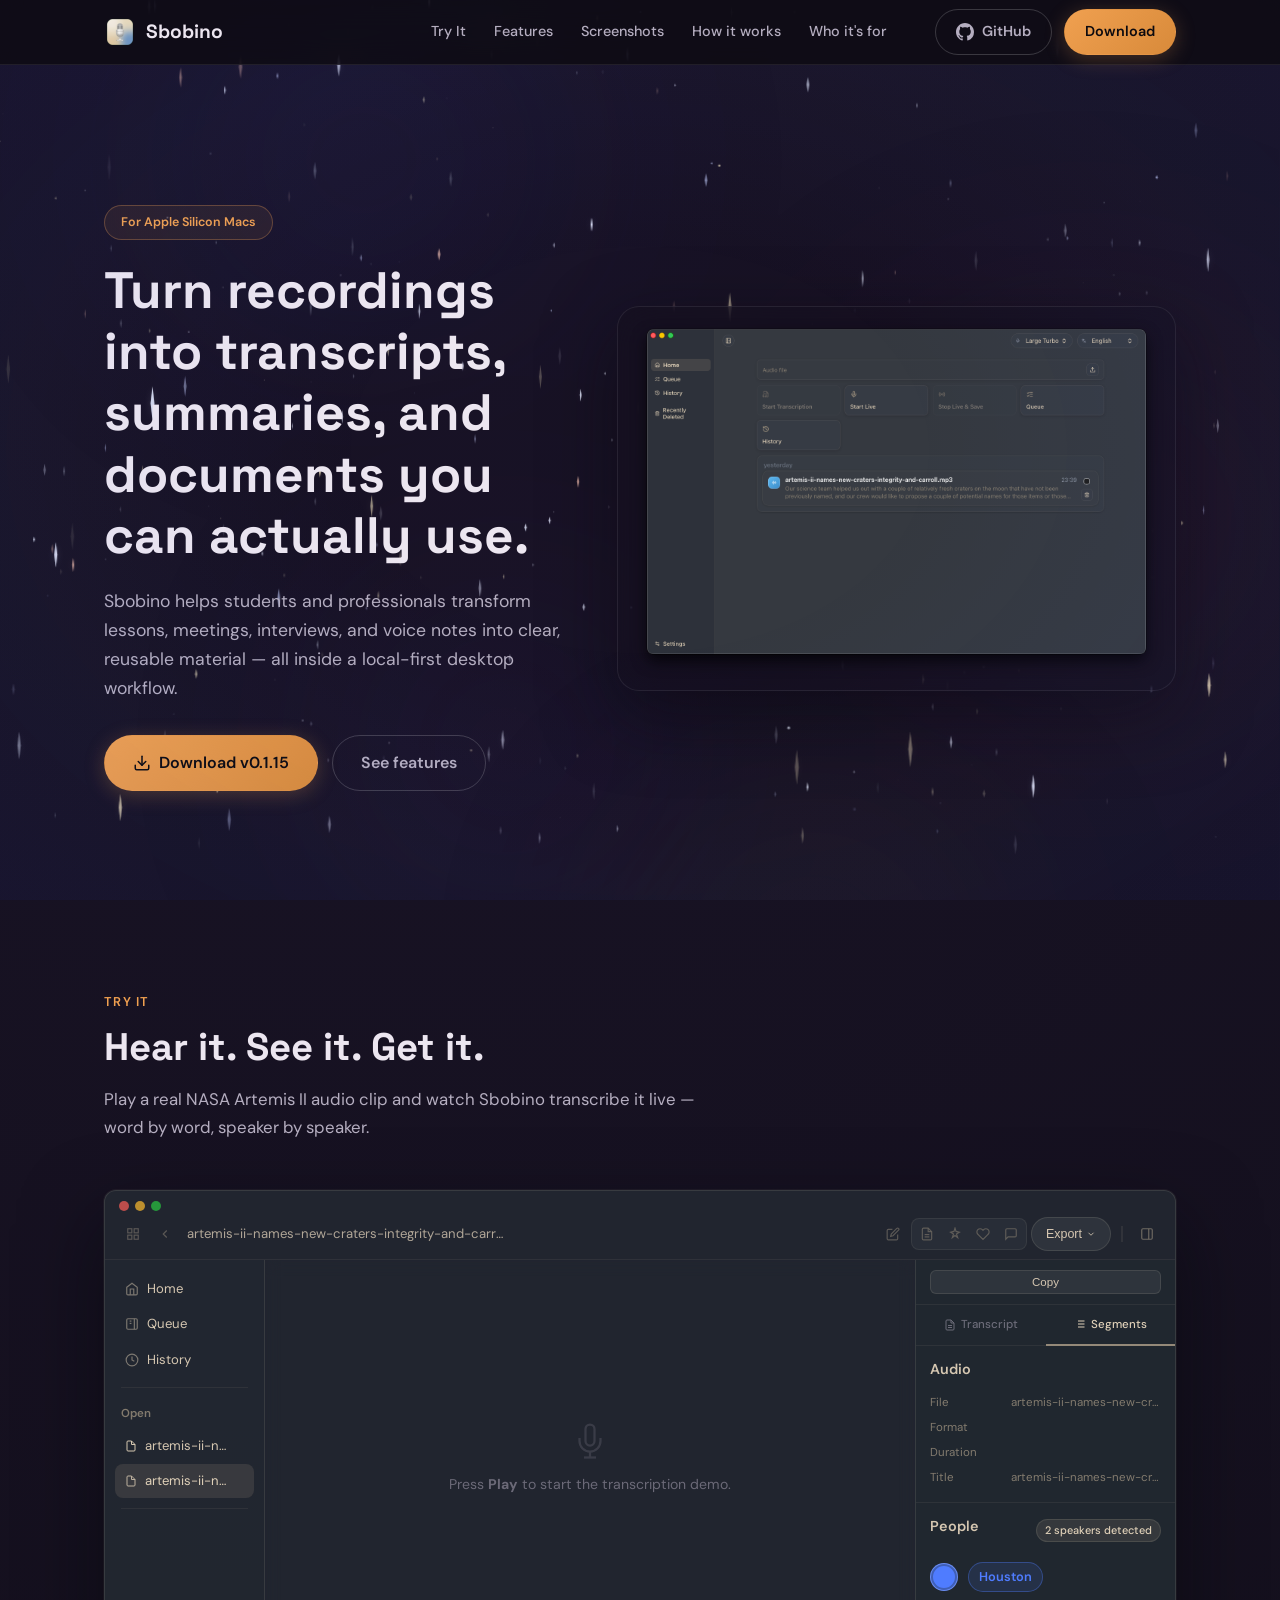
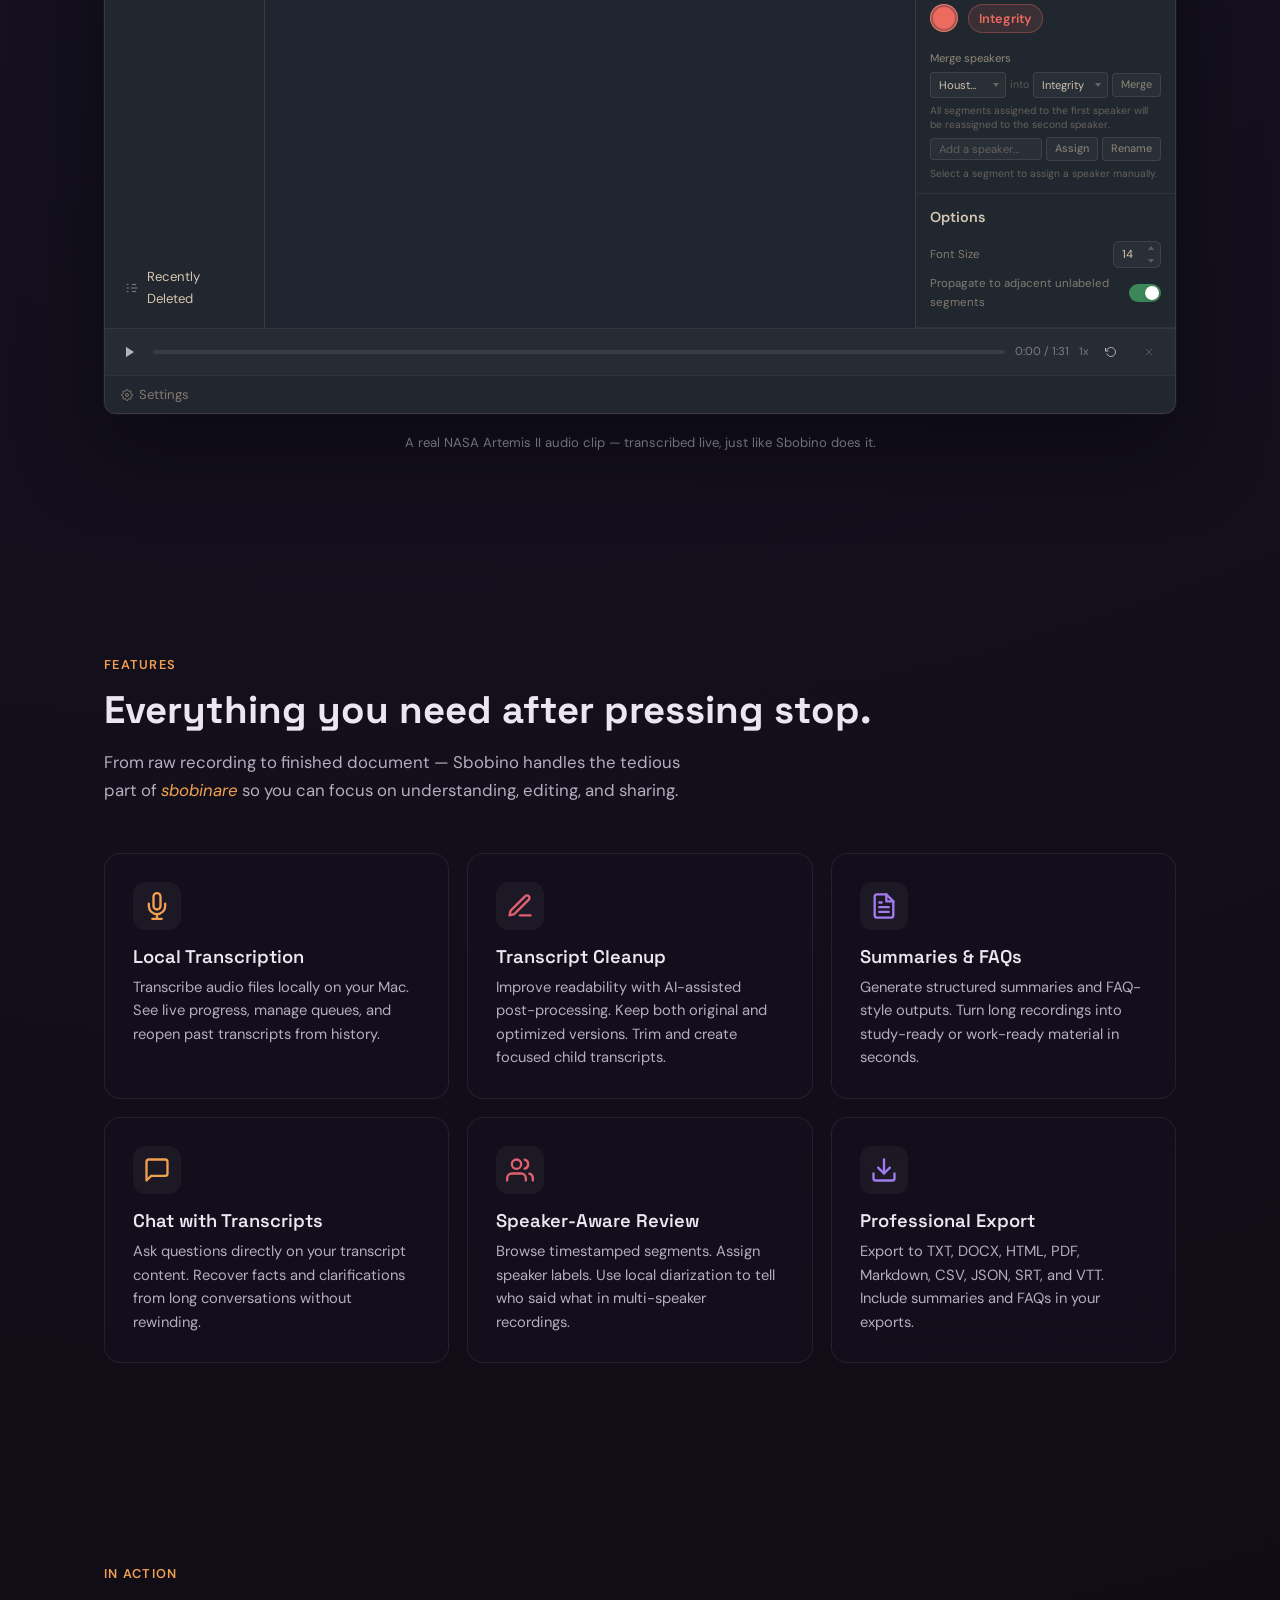
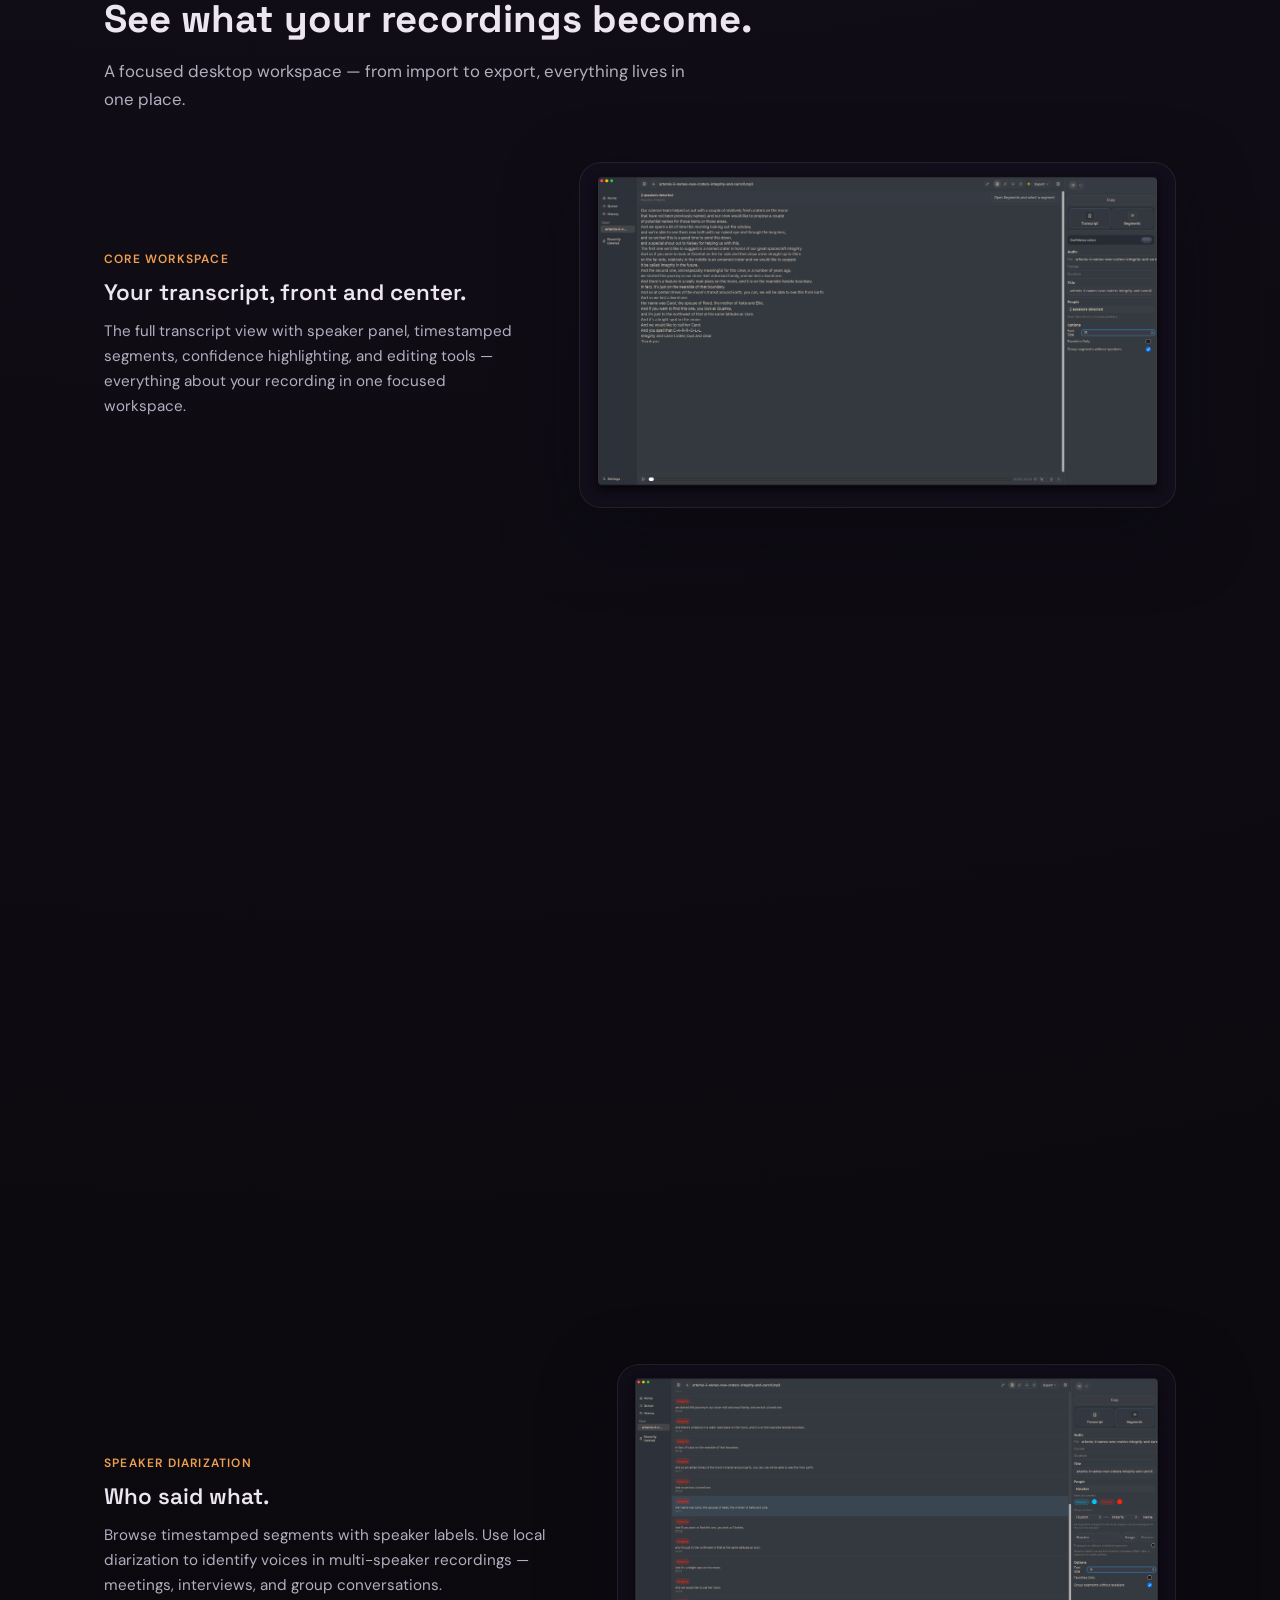
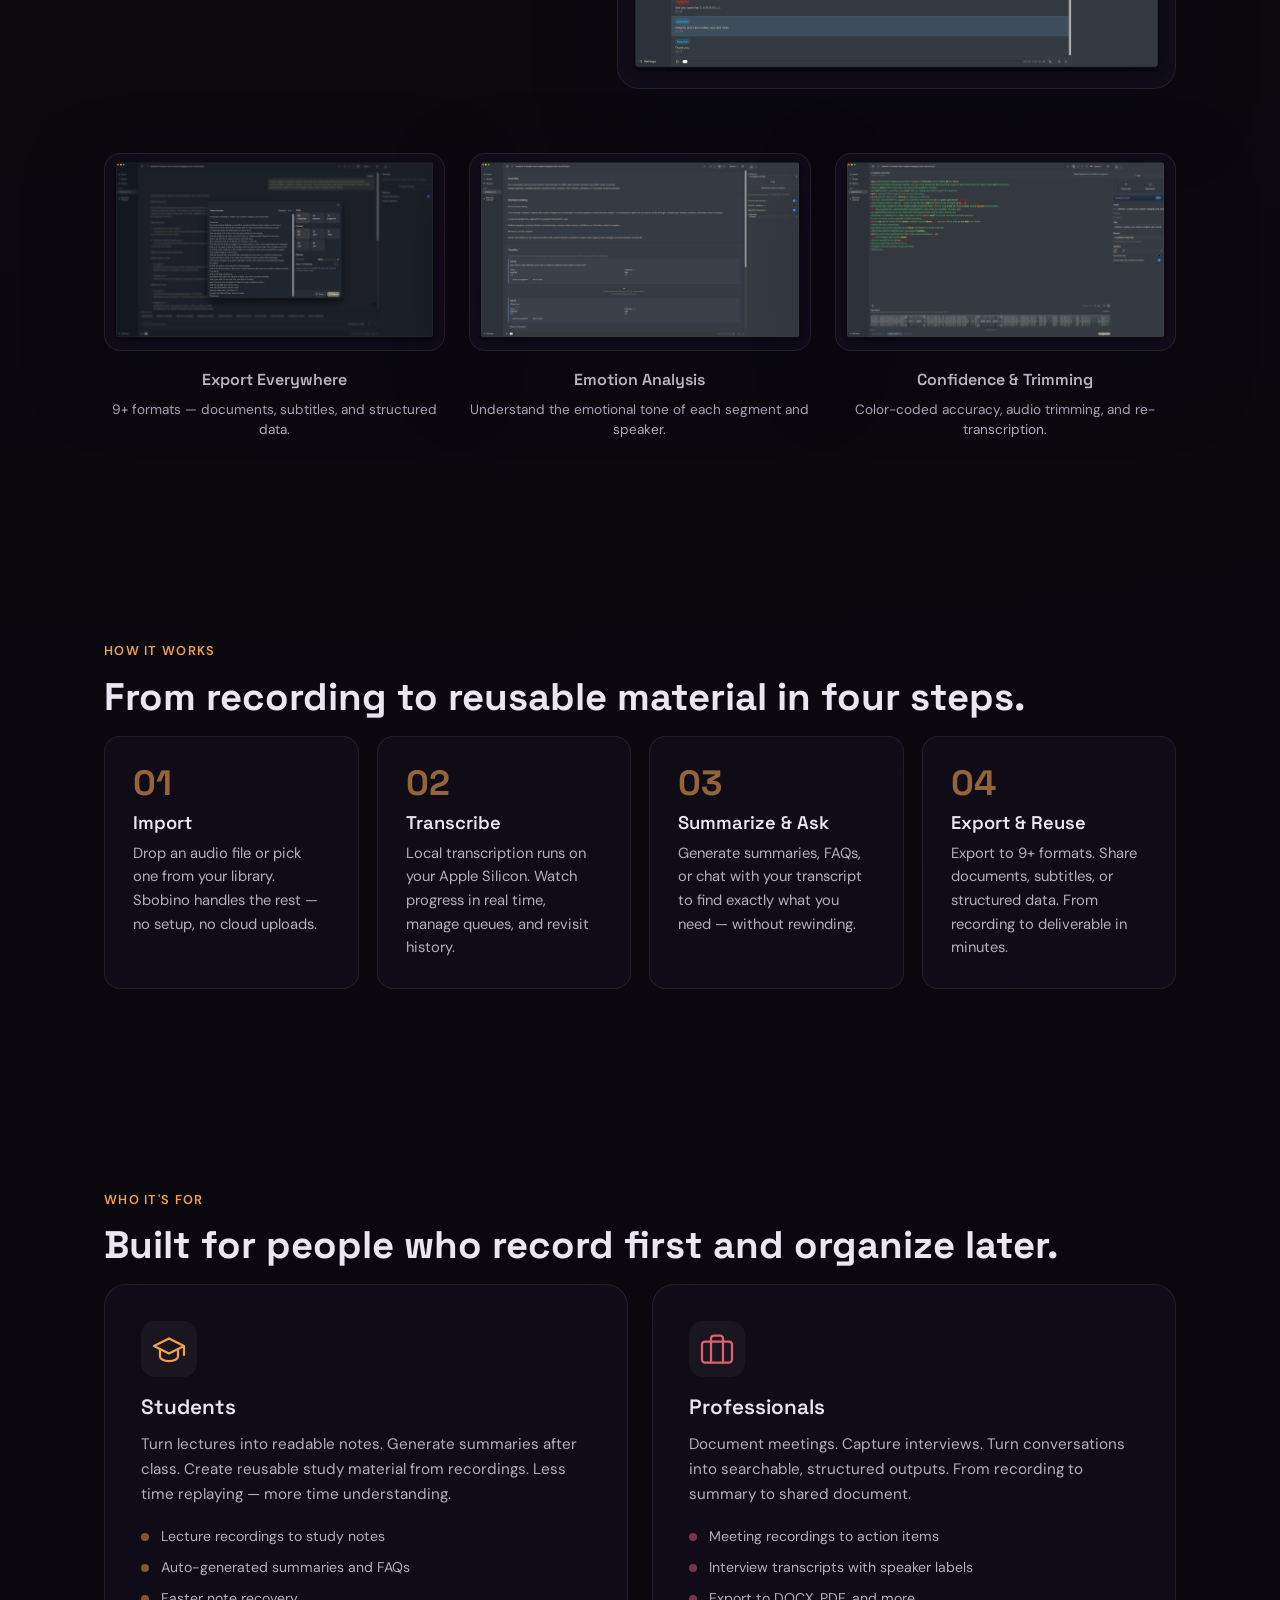
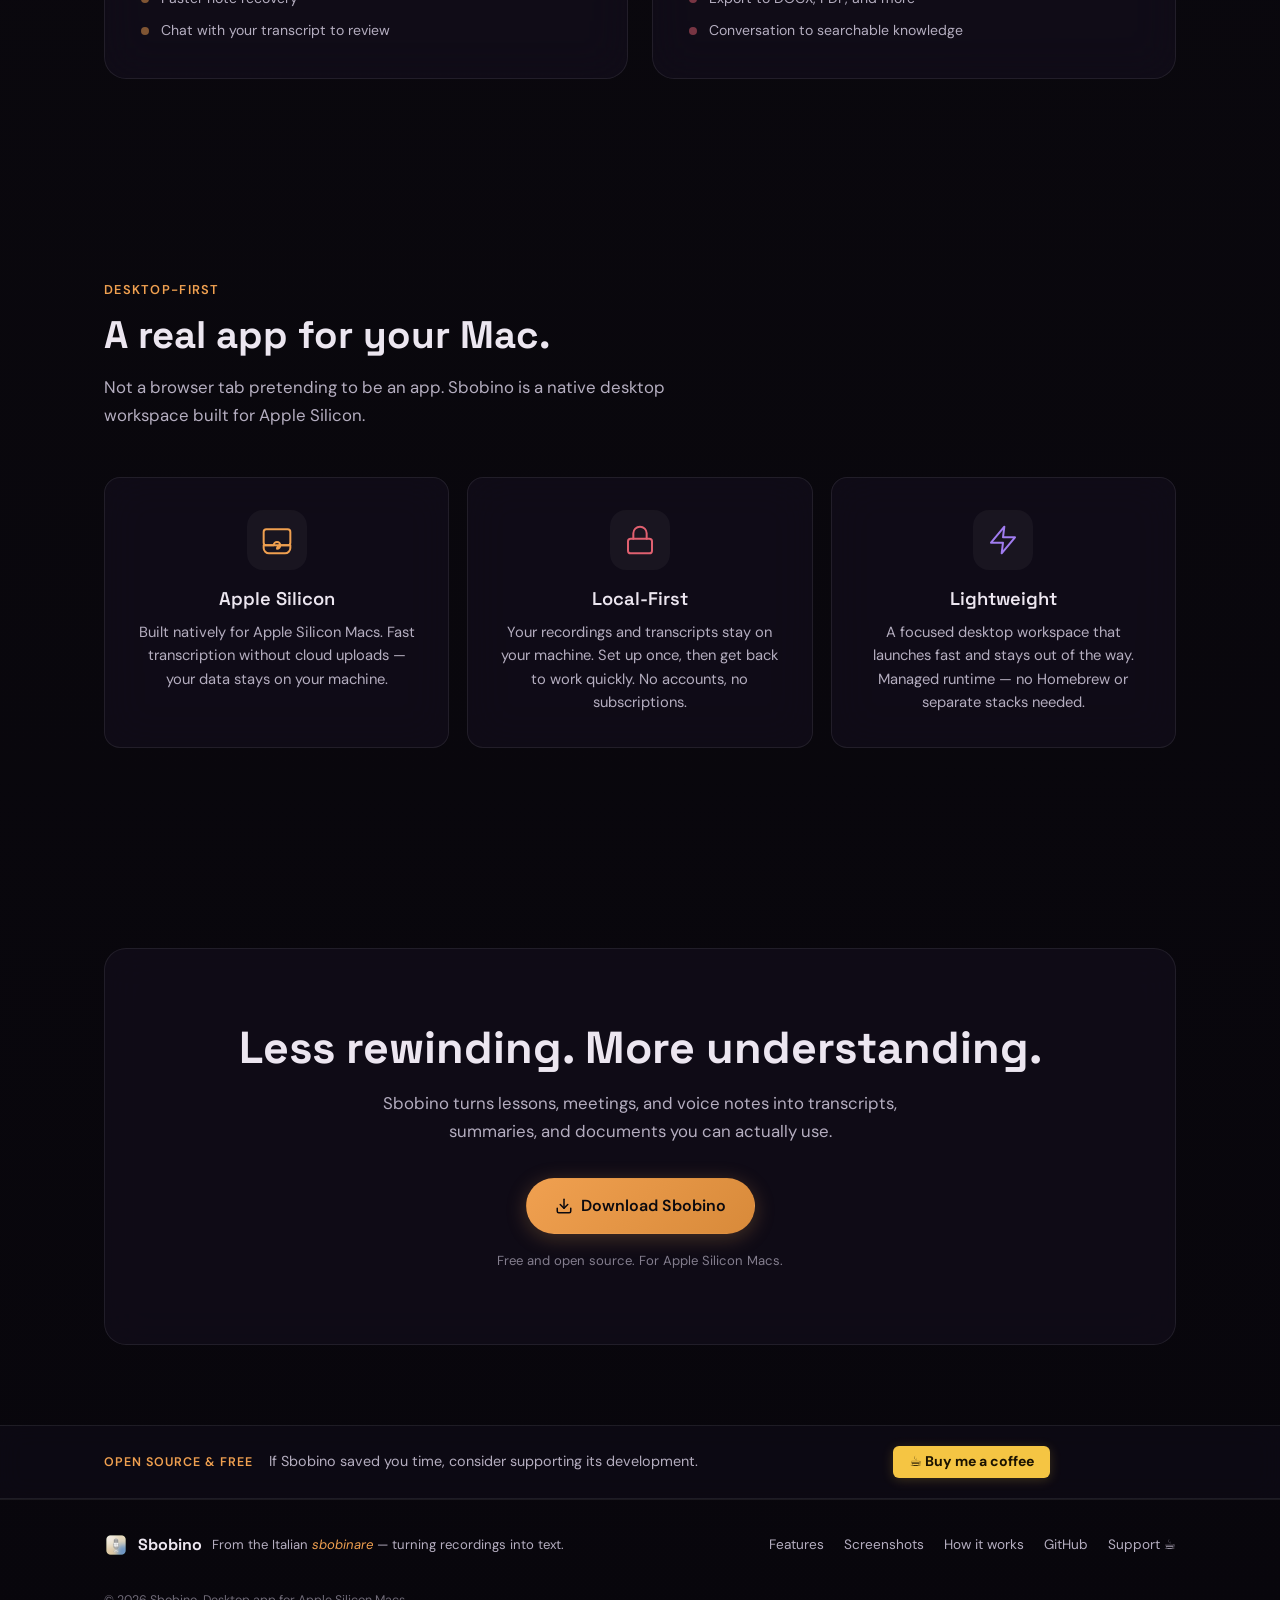
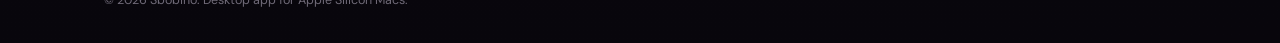
==== commit ed01a0b6: "feat: update toolbar UI with pill-grouped icons and refine segment and progress bar styling" ====
--- a/index.html
+++ b/index.html
@@ -125,34 +125,30 @@
               <span class="demo-toolbar-filename">artemis-ii-names-new-craters-integrity-and-carroll.mp3</span>
             </div>
             <div class="demo-toolbar-right">
-              <!-- edit -->
+              <!-- pencil / edit (alone) -->
               <button class="demo-toolbar-btn" aria-hidden="true">
                 <svg width="14" height="14" viewBox="0 0 24 24" fill="none" stroke="currentColor" stroke-width="2"><path d="M11 4H4a2 2 0 00-2 2v14a2 2 0 002 2h14a2 2 0 002-2v-7"/><path d="M18.5 2.5a2.121 2.121 0 013 3L12 15l-4 1 1-4 9.5-9.5z"/></svg>
               </button>
-              <!-- clipboard -->
-              <button class="demo-toolbar-btn" aria-hidden="true">
-                <svg width="14" height="14" viewBox="0 0 24 24" fill="none" stroke="currentColor" stroke-width="2"><rect x="9" y="9" width="13" height="13" rx="2"/><path d="M5 15H4a2 2 0 01-2-2V4a2 2 0 012-2h9a2 2 0 012 2v1"/></svg>
-              </button>
-              <!-- wand / AI -->
-              <button class="demo-toolbar-btn" aria-hidden="true">
-                <svg width="14" height="14" viewBox="0 0 24 24" fill="none" stroke="currentColor" stroke-width="2"><path d="M15 4V2"/><path d="M15 16v-2"/><path d="M8 9h2"/><path d="M20 9h2"/><path d="M17.8 11.8L19 13"/><path d="M15 9h0"/><path d="M17.8 6.2L19 5"/><path d="M11 6.2L9.7 5"/><path d="M11 11.8L9.7 13"/><line x1="2" y1="22" x2="22" y2="2"/></svg>
-              </button>
-              <!-- speech bubble -->
-              <button class="demo-toolbar-btn" aria-hidden="true">
-                <svg width="14" height="14" viewBox="0 0 24 24" fill="none" stroke="currentColor" stroke-width="2"><path d="M21 15a2 2 0 01-2 2H7l-4 4V5a2 2 0 012-2h14a2 2 0 012 2z"/></svg>
-              </button>
-              <!-- grid -->
-              <button class="demo-toolbar-btn" aria-hidden="true">
-                <svg width="14" height="14" viewBox="0 0 24 24" fill="none" stroke="currentColor" stroke-width="2"><rect x="3" y="3" width="18" height="18" rx="2"/><path d="M3 9h18"/><path d="M3 15h18"/><path d="M9 3v18"/><path d="M15 3v18"/></svg>
-              </button>
+              <!-- 4-icon pill group: document, sparkles, heart, chat -->
+              <span class="demo-toolbar-group">
+                <button class="demo-toolbar-btn" aria-hidden="true">
+                  <svg width="14" height="14" viewBox="0 0 24 24" fill="none" stroke="currentColor" stroke-width="2"><path d="M14 2H6a2 2 0 00-2 2v16a2 2 0 002 2h12a2 2 0 002-2V8z"/><polyline points="14 2 14 8 20 8"/><line x1="16" y1="13" x2="8" y2="13"/><line x1="16" y1="17" x2="8" y2="17"/></svg>
+                </button>
+                <button class="demo-toolbar-btn" aria-hidden="true">
+                  <svg width="14" height="14" viewBox="0 0 24 24" fill="none" stroke="currentColor" stroke-width="2"><path d="M12 2l1.8 5.6L19.5 9 14.5 12l2 6-4.5-3.5L7.5 18l2-6L4.5 9l5.7-1.4z"/></svg>
+                </button>
+                <button class="demo-toolbar-btn" aria-hidden="true">
+                  <svg width="14" height="14" viewBox="0 0 24 24" fill="none" stroke="currentColor" stroke-width="2"><path d="M20.84 4.61a5.5 5.5 0 00-7.78 0L12 5.67l-1.06-1.06a5.5 5.5 0 00-7.78 7.78l1.06 1.06L12 21.23l7.78-7.78 1.06-1.06a5.5 5.5 0 000-7.78z"/></svg>
+                </button>
+                <button class="demo-toolbar-btn" aria-hidden="true">
+                  <svg width="14" height="14" viewBox="0 0 24 24" fill="none" stroke="currentColor" stroke-width="2"><path d="M21 15a2 2 0 01-2 2H7l-4 4V5a2 2 0 012-2h14a2 2 0 012 2z"/></svg>
+                </button>
+              </span>
               <button class="demo-toolbar-export" aria-hidden="true">Export <svg width="10" height="10" viewBox="0 0 24 24" fill="none" stroke="currentColor" stroke-width="2"><polyline points="6 9 12 15 18 9"/></svg></button>
-              <!-- sidebar toggle icons -->
               <span class="demo-toolbar-sep"></span>
-              <button class="demo-toolbar-btn" aria-hidden="true">
-                <svg width="14" height="14" viewBox="0 0 24 24" fill="none" stroke="currentColor" stroke-width="2"><rect x="3" y="3" width="18" height="18" rx="2"/><path d="M9 3v18"/></svg>
-              </button>
+              <!-- single sidebar toggle -->
               <button class="demo-toolbar-btn demo-toolbar-btn-active" aria-hidden="true">
-                <svg width="14" height="14" viewBox="0 0 24 24" fill="none" stroke="currentColor" stroke-width="1.5"><circle cx="12" cy="12" r="1"/></svg>
+                <svg width="14" height="14" viewBox="0 0 24 24" fill="none" stroke="currentColor" stroke-width="2"><rect x="3" y="3" width="18" height="18" rx="2"/><path d="M15 3v18"/></svg>
               </button>
             </div>
           </div>
@@ -174,6 +170,10 @@
               </div>
               <div class="demo-sidebar-divider"></div>
               <div class="demo-sidebar-label">Open</div>
+              <div class="demo-sidebar-item">
+                <svg width="12" height="12" viewBox="0 0 24 24" fill="none" stroke="currentColor" stroke-width="2"><path d="M13 2H6a2 2 0 00-2 2v16a2 2 0 002 2h12a2 2 0 002-2V9z"/><polyline points="13 2 13 9 20 9"/></svg>
+                artemis-ii-n…
+              </div>
               <div class="demo-sidebar-item demo-sidebar-active">
                 <svg width="12" height="12" viewBox="0 0 24 24" fill="none" stroke="currentColor" stroke-width="2"><path d="M13 2H6a2 2 0 00-2 2v16a2 2 0 002 2h12a2 2 0 002-2V9z"/><polyline points="13 2 13 9 20 9"/></svg>
                 artemis-ii-n…
@@ -223,32 +223,32 @@
                 <div class="demo-panel-row"><span class="demo-panel-key">Title</span><span class="demo-panel-val">artemis-ii-names-new-craters-integrity-and-carroll.</span></div>
               </div>
               <div class="demo-panel-section">
-                <div class="demo-panel-label">People</div>
-                <div class="demo-panel-subhead">Houston</div>
-                <div class="demo-panel-row"><span class="demo-panel-val demo-detected">Detected speakers</span></div>
-                <div class="demo-panel-speakers">
+                <div class="demo-panel-label-row">
+                  <span class="demo-panel-label">People</span>
+                  <span class="demo-detected-pill">2 speakers detected</span>
+                </div>
+                <div class="demo-speaker-row">
+                  <span class="demo-color-circle" style="background:#4F7CFF"></span>
                   <span class="demo-speaker-chip demo-speaker-chip-2">Houston</span>
-                  <span class="demo-color-swatch" style="background:#4F7CFF"></span>
+                </div>
+                <div class="demo-speaker-row">
+                  <span class="demo-color-circle" style="background:#EC6A5E"></span>
                   <span class="demo-speaker-chip demo-speaker-chip-1">Integrity</span>
-                  <span class="demo-color-swatch" style="background:#EC6A5E"></span>
-                </div>
-                <div class="demo-panel-row" style="margin-top:8px"><span class="demo-panel-key" style="opacity:0.5;font-size:0.68rem">Merge speakers</span></div>
+                </div>
+                <div class="demo-panel-sublabel">Merge speakers</div>
                 <div class="demo-merge-row">
-                  <span class="demo-merge-select">Houston</span>
+                  <span class="demo-merge-select-native">Houston<span class="demo-select-caret"></span></span>
                   <span class="demo-merge-into">into</span>
-                  <span class="demo-merge-select">Integrity</span>
+                  <span class="demo-merge-select-native">Integrity<span class="demo-select-caret"></span></span>
                   <span class="demo-merge-btn">Merge</span>
                 </div>
+                <div class="demo-panel-hint">All segments assigned to the first speaker will be reassigned to the second speaker.</div>
                 <div class="demo-assign-row">
-                  <span class="demo-merge-select" style="flex:1">Houston</span>
+                  <input class="demo-assign-input" type="text" placeholder="Add a speaker…" disabled>
                   <span class="demo-merge-btn">Assign</span>
                   <span class="demo-merge-btn">Rename</span>
                 </div>
-                <div class="demo-panel-row" style="margin-top:8px">
-                  <span class="demo-panel-key">Propagate to adjacent unlabeled segments</span>
-                  <span class="demo-checkbox"></span>
-                </div>
-                <div class="demo-panel-hint">Speaker label is saved into segment metadata. Right-click a segment for quick actions.</div>
+                <div class="demo-panel-hint">Select a segment to assign a speaker manually.</div>
               </div>
               <div class="demo-panel-section">
                 <div class="demo-panel-label">Options</div>
@@ -262,11 +262,7 @@
                   </span>
                 </div>
                 <div class="demo-panel-row">
-                  <span class="demo-panel-key">Favorites Only</span>
-                  <span class="demo-checkbox"></span>
-                </div>
-                <div class="demo-panel-row">
-                  <span class="demo-panel-key">Group segments without speakers</span>
+                  <span class="demo-panel-key">Propagate to adjacent unlabeled segments</span>
                   <span class="demo-toggle-switch demo-toggle-switch-on">
                     <span class="demo-toggle-switch-dot"></span>
                   </span>
@@ -281,9 +277,6 @@
               <svg class="demo-icon-play" width="14" height="14" viewBox="0 0 24 24" fill="currentColor"><polygon points="5,3 19,12 5,21"/></svg>
               <svg class="demo-icon-pause" width="14" height="14" viewBox="0 0 24 24" fill="currentColor" style="display:none"><rect x="5" y="3" width="4" height="18"/><rect x="15" y="3" width="4" height="18"/></svg>
             </button>
-            <span class="demo-player-toggle">
-              <span class="demo-toggle-dot"></span>
-            </span>
             <div class="demo-progress" role="slider" aria-label="Audio position"
                  aria-valuemin="0" aria-valuemax="100" aria-valuenow="0"
                  tabindex="0" id="demo-progress">
--- a/styles.css
+++ b/styles.css
@@ -754,7 +754,17 @@
   display: flex; align-items: center; gap: 4px; height: 34px;
 }
 .demo-toolbar-sep {
-  width: 1px; height: 16px; background: rgba(223,208,184,0.08); margin: 0 4px;
+  width: 2px; height: 16px; background: rgba(223,208,184,0.08); margin: 0 6px;
+}
+/* Pill group around the 4 action icons on the right side of the toolbar */
+.demo-toolbar-group {
+  display: inline-flex; align-items: center; gap: 2px;
+  padding: 2px; border-radius: 8px;
+  background: rgba(57,62,70,0.38);
+  border: 1px solid rgba(223,208,184,0.08);
+}
+.demo-toolbar-group .demo-toolbar-btn {
+  min-width: 26px; min-height: 26px; padding: 3px 4px;
 }
 
 /* App 3-column layout */
@@ -834,10 +844,7 @@
 }
 .demo-segment:last-child { border-bottom: none; }
 .demo-segment.visible { opacity: 1; transform: none; }
-/* Houston (speaker 2) gets a highlighted row like the real app */
-.demo-segment.demo-segment-s2 {
-  background: rgba(79,124,255,0.06);
-}
+.demo-segment:hover { background: rgba(33,116,214,0.06); }
 .demo-segment-meta {
   margin-bottom: 8px;
 }
@@ -948,23 +955,62 @@
 }
 .demo-detected { font-size: 0.68rem; color: #4F7CFF; opacity: 1; }
 
-/* Color swatch (matches app's color picker circles) */
-.demo-color-swatch {
-  width: 16px; height: 16px; border-radius: 999px;
-  border: none; flex-shrink: 0; cursor: default;
-}
-
-/* Player toggle (small decorative switch in player bar) */
-.demo-player-toggle {
-  width: 26px; height: 14px; border-radius: 7px;
-  background: rgba(223,208,184,0.12); position: relative;
-  display: inline-block; flex-shrink: 0; cursor: default;
-}
-.demo-player-toggle .demo-toggle-dot {
-  width: 10px; height: 10px; border-radius: 50%;
-  background: rgba(223,208,184,0.5);
-  position: absolute; top: 2px; left: 2px;
-}
+/* People section — header row with "2 speakers detected" pill */
+.demo-panel-label-row {
+  display: flex; align-items: center; justify-content: space-between;
+  margin-bottom: 10px;
+}
+.demo-detected-pill {
+  display: inline-flex; align-items: center;
+  padding: 2px 8px; border-radius: 999px;
+  font-size: 0.68rem; font-weight: 500;
+  background: rgba(148,137,121,0.18);
+  color: #DFD0B8;
+  border: 1px solid rgba(223,208,184,0.12);
+}
+
+/* Speaker row: 32x32 filled color circle + chip */
+.demo-speaker-row {
+  display: flex; align-items: center; gap: 10px;
+  padding: 6px 0;
+}
+.demo-color-circle {
+  width: 28px; height: 28px; border-radius: 999px;
+  border: 1px solid rgba(223,208,184,0.18);
+  box-shadow: inset 0 0 0 2px rgba(34,40,49,0.35);
+  flex-shrink: 0; cursor: default;
+}
+
+.demo-panel-sublabel {
+  font-size: 0.7rem; font-weight: 500; color: rgba(148,137,121,0.85);
+  margin-top: 10px; margin-bottom: 4px;
+  text-transform: none; letter-spacing: 0;
+}
+
+/* Native-looking select (styled span) with right caret chevron */
+.demo-merge-select-native {
+  position: relative;
+  background: rgba(57,62,70,0.38); border: 1px solid rgba(223,208,184,0.12);
+  border-radius: 4px; padding: 3px 22px 3px 8px;
+  font-size: 0.7rem; color: rgba(223,208,184,0.9);
+  cursor: default; flex: 1;
+  white-space: nowrap; overflow: hidden; text-overflow: ellipsis;
+}
+.demo-select-caret {
+  position: absolute; right: 6px; top: 50%;
+  width: 0; height: 0; transform: translateY(-50%);
+  border-left: 3px solid transparent;
+  border-right: 3px solid transparent;
+  border-top: 4px solid rgba(148,137,121,0.6);
+}
+.demo-assign-input {
+  flex: 1;
+  background: rgba(57,62,70,0.38); border: 1px solid rgba(223,208,184,0.12);
+  border-radius: 4px; padding: 3px 8px;
+  font-size: 0.7rem; color: rgba(223,208,184,0.9);
+  font-family: inherit; min-width: 0;
+}
+.demo-assign-input::placeholder { color: rgba(148,137,121,0.55); }
 
 /* Merge / Assign rows */
 .demo-merge-row, .demo-assign-row {
@@ -1051,14 +1097,29 @@
 .demo-player-play:hover, .demo-player-reset:hover {
   color: var(--ink); background: rgba(255,255,255,0.08);
 }
+/* macOS-style slider: thin track + circular handle visible on hover */
 .demo-progress {
   flex: 1; height: 4px; background: rgba(255,255,255,0.08);
-  border-radius: 2px; cursor: pointer; position: relative; overflow: hidden;
+  border-radius: 2px; cursor: pointer; position: relative;
 }
 .demo-progress-fill {
   height: 100%; width: 0%;
-  background: linear-gradient(90deg, var(--accent), var(--accent-2));
+  background: linear-gradient(90deg, #948979, #C8B89C);
   border-radius: 2px; transition: width 0.15s linear;
+  position: relative;
+}
+.demo-progress-fill::after {
+  content: '';
+  position: absolute; right: -6px; top: 50%;
+  width: 12px; height: 12px; border-radius: 50%;
+  background: #ffffff;
+  box-shadow: 0 1px 3px rgba(0,0,0,0.35), 0 0 0 1px rgba(0,0,0,0.08);
+  transform: translateY(-50%) scale(0);
+  transition: transform 0.15s ease;
+}
+.demo-progress:hover .demo-progress-fill::after,
+.demo-progress:focus-within .demo-progress-fill::after {
+  transform: translateY(-50%) scale(1);
 }
 .demo-duration {
   font-size: 0.72rem; color: var(--muted); opacity: 0.6;
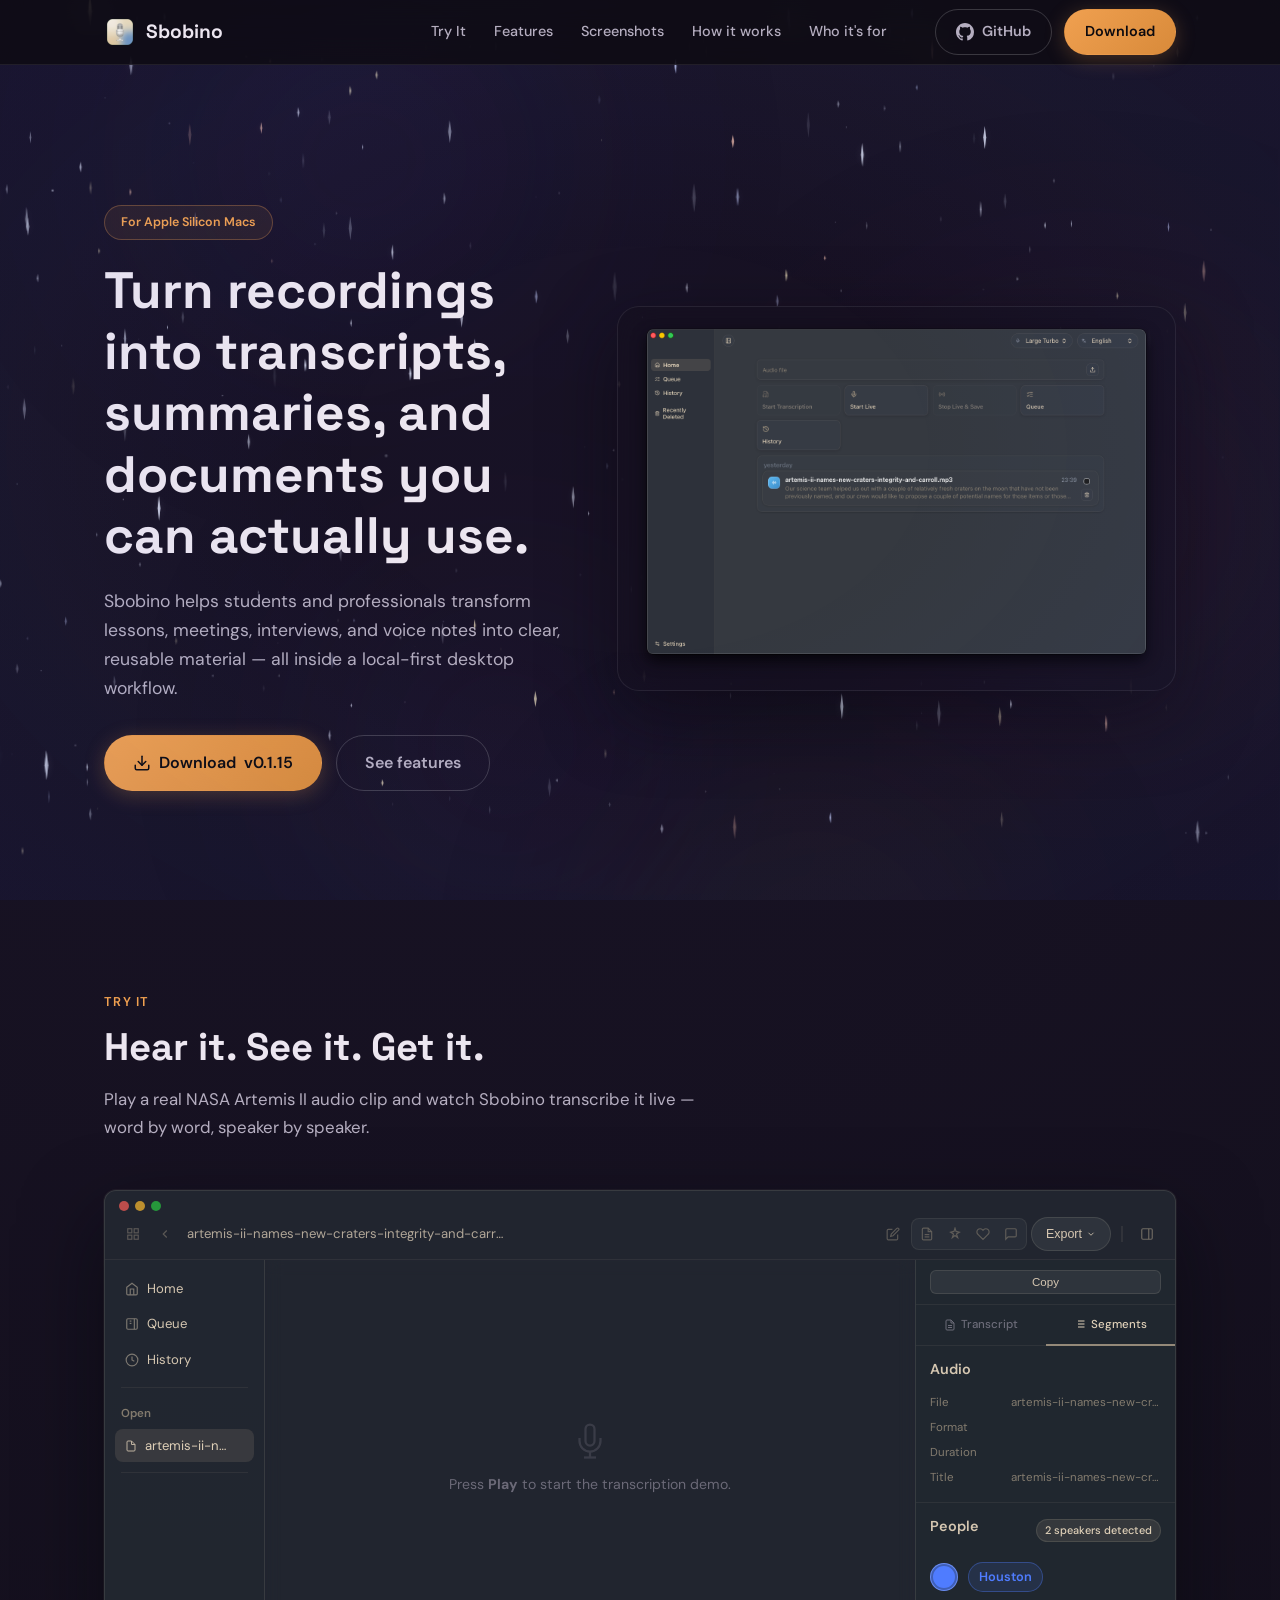
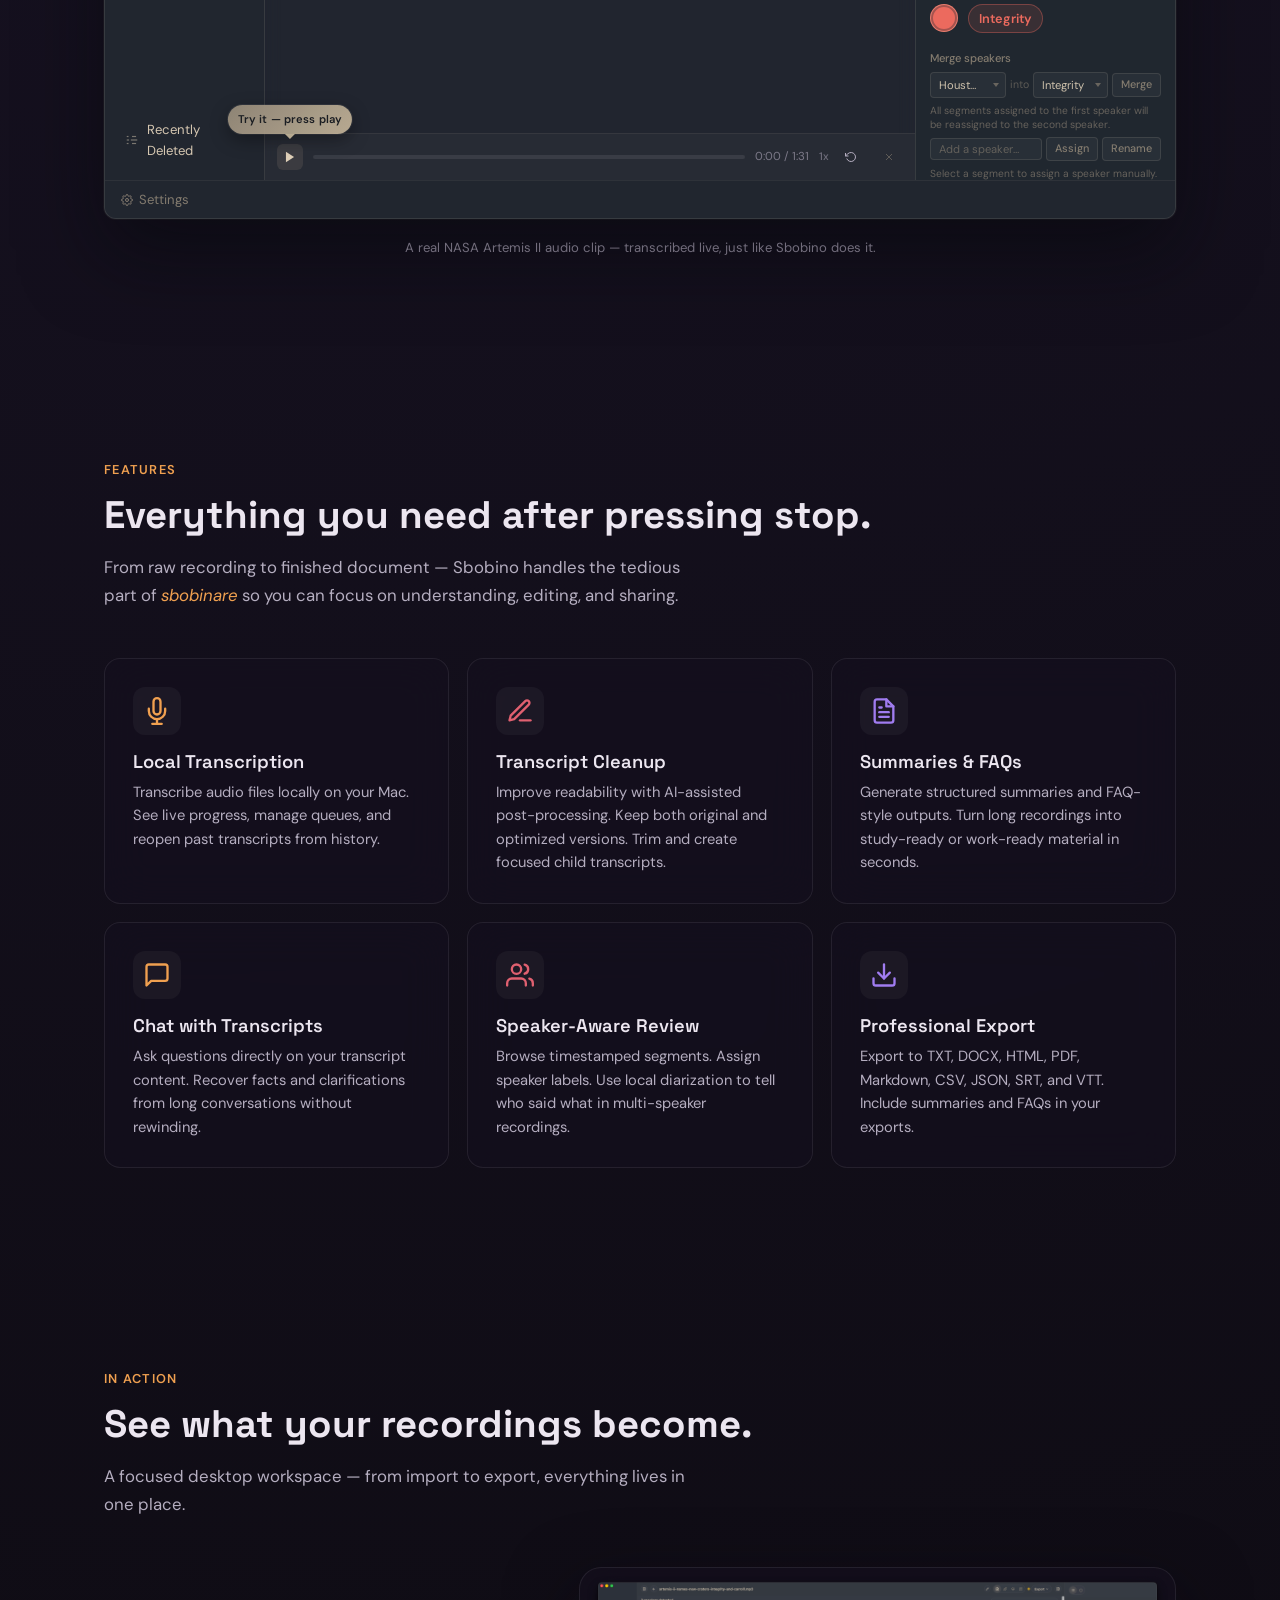
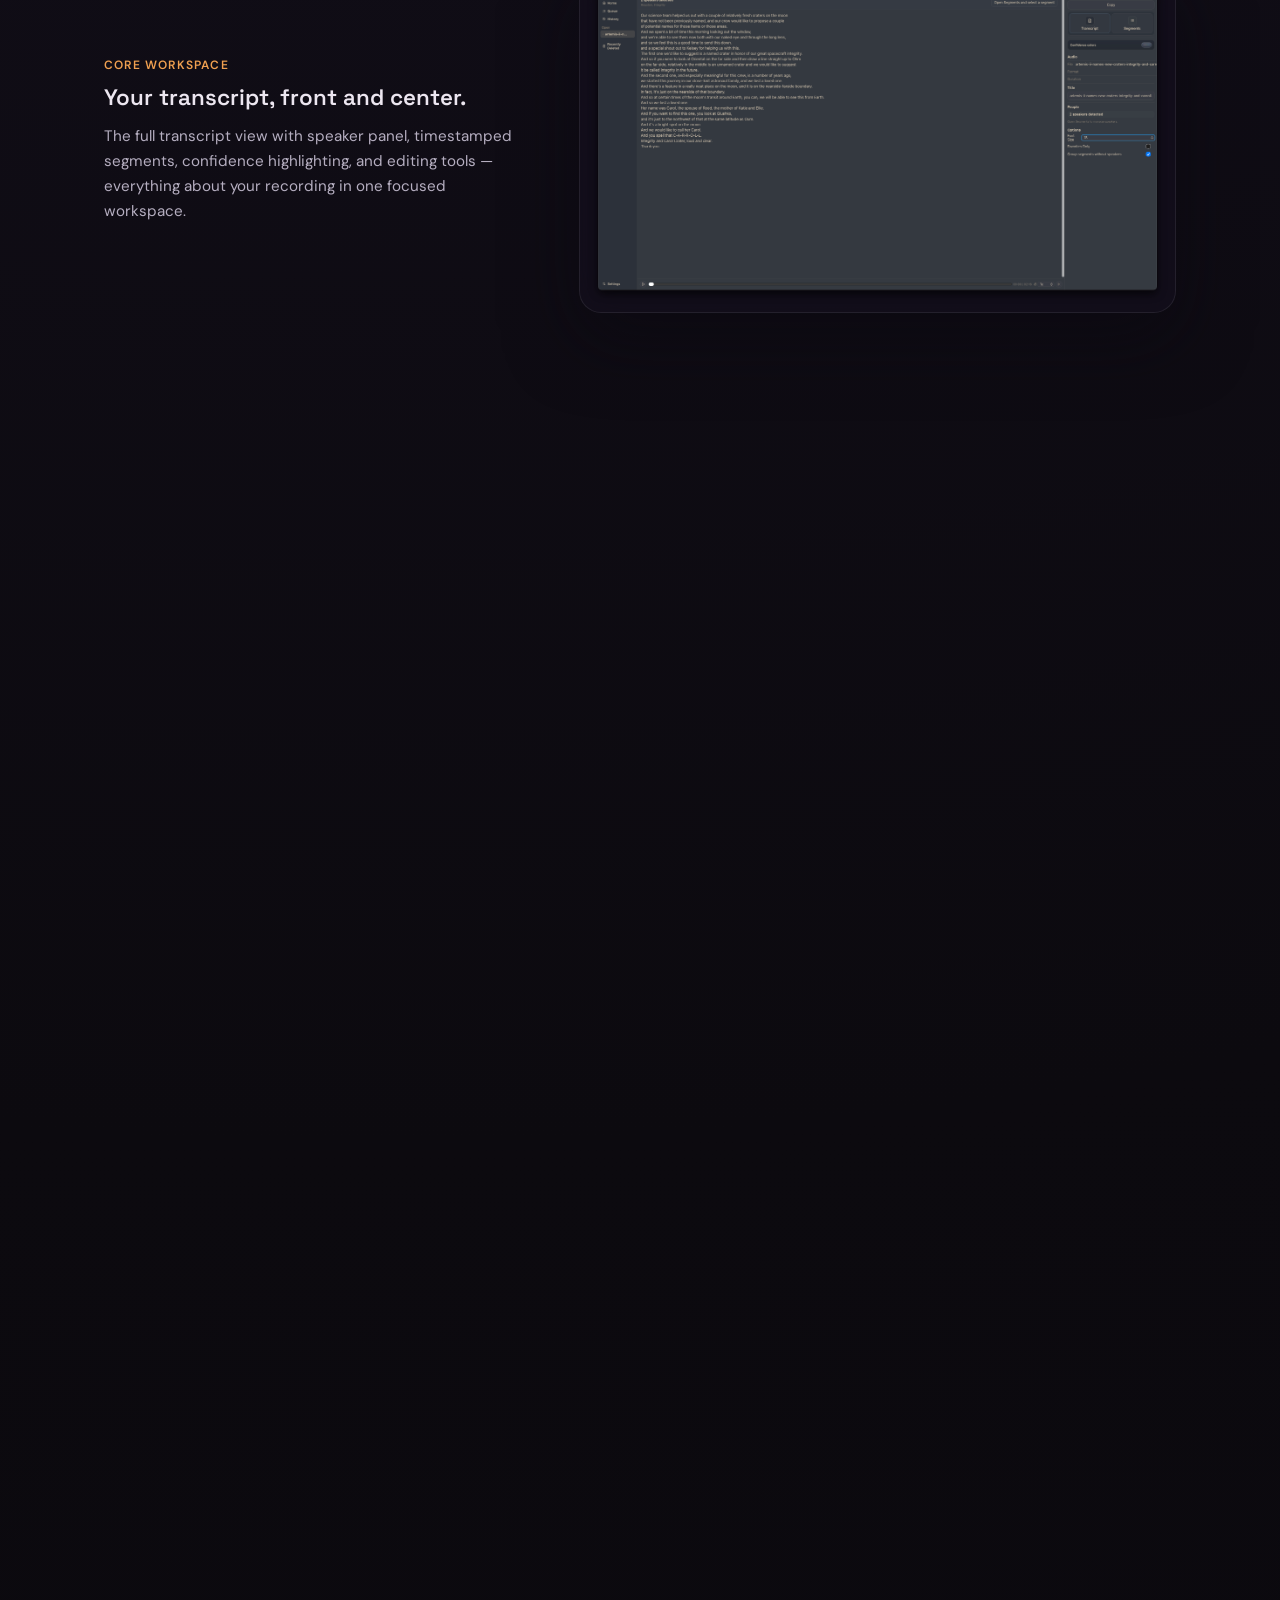
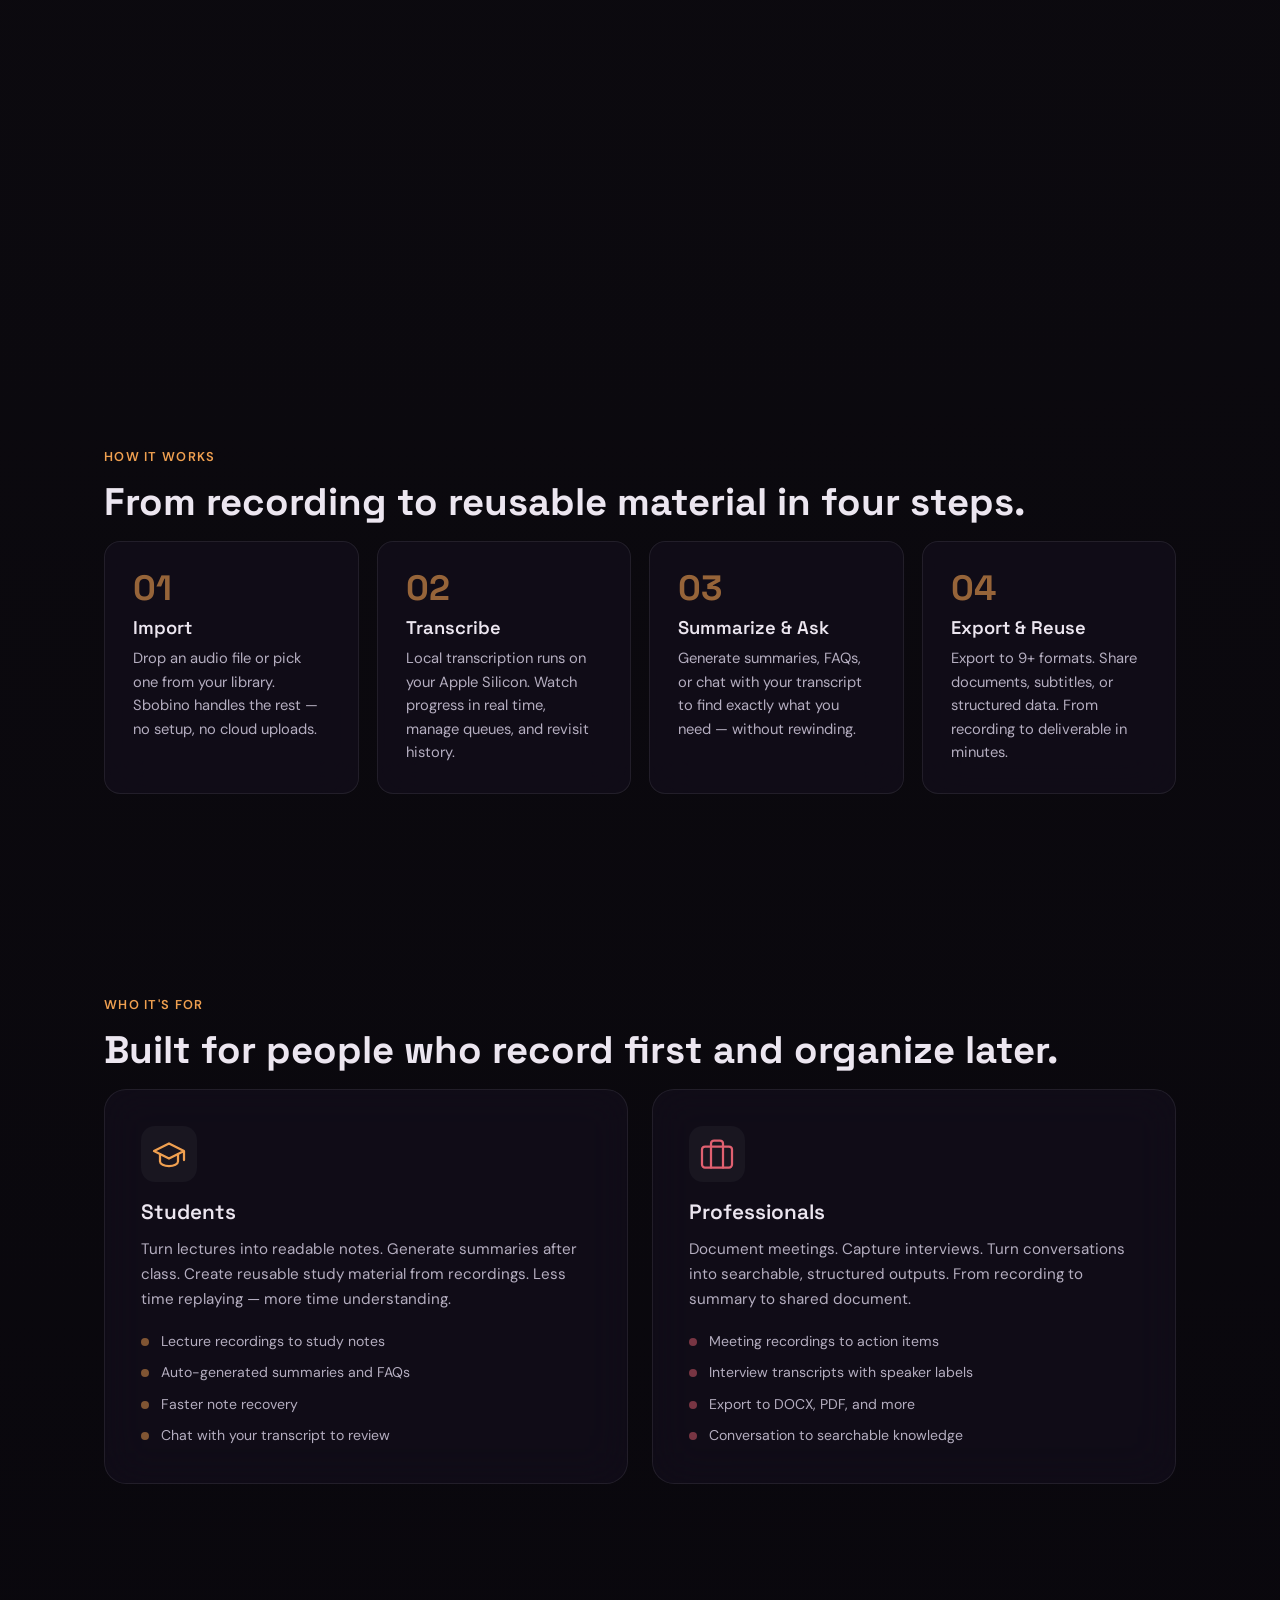
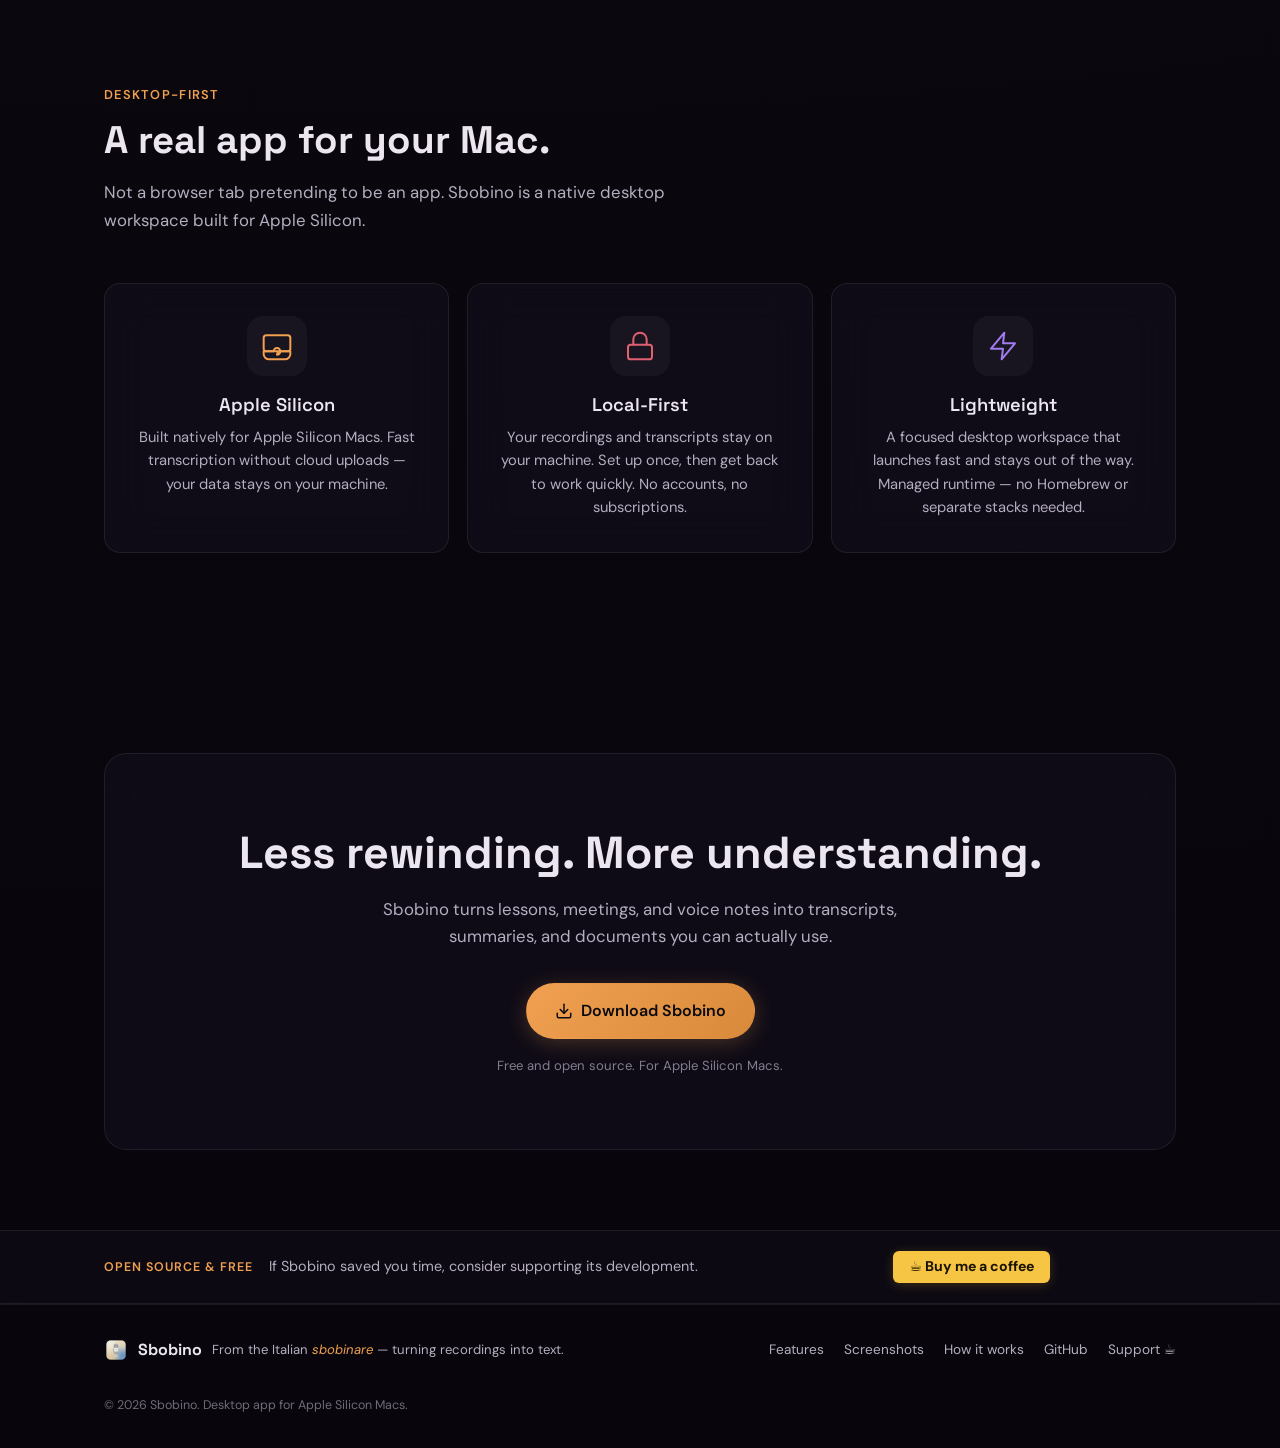
==== commit 4cd2cbd6: "feat: add dynamic GitHub version fetching and interactive demo player UI with play-pulse animation" ====
--- a/index.html
+++ b/index.html
@@ -86,7 +86,7 @@
           <div class="hero-ctas">
             <a href="https://github.com/pietroMastro92/Sbobino/releases/latest" target="_blank" rel="noopener" class="btn btn-primary btn-lg">
               <svg width="18" height="18" viewBox="0 0 24 24" fill="none" stroke="currentColor" stroke-width="2" stroke-linecap="round" stroke-linejoin="round"><path d="M21 15v4a2 2 0 01-2 2H5a2 2 0 01-2-2v-4"/><polyline points="7 10 12 15 17 10"/><line x1="12" y1="15" x2="12" y2="3"/></svg>
-              Download v0.1.15
+              Download <span class="latest-version" data-fallback="v0.1.15">v0.1.15</span>
             </a>
             <a href="#features" class="btn btn-ghost btn-lg">See features</a>
           </div>
@@ -170,10 +170,6 @@
               </div>
               <div class="demo-sidebar-divider"></div>
               <div class="demo-sidebar-label">Open</div>
-              <div class="demo-sidebar-item">
-                <svg width="12" height="12" viewBox="0 0 24 24" fill="none" stroke="currentColor" stroke-width="2"><path d="M13 2H6a2 2 0 00-2 2v16a2 2 0 002 2h12a2 2 0 002-2V9z"/><polyline points="13 2 13 9 20 9"/></svg>
-                artemis-ii-n…
-              </div>
               <div class="demo-sidebar-item demo-sidebar-active">
                 <svg width="12" height="12" viewBox="0 0 24 24" fill="none" stroke="currentColor" stroke-width="2"><path d="M13 2H6a2 2 0 00-2 2v16a2 2 0 002 2h12a2 2 0 002-2V9z"/><polyline points="13 2 13 9 20 9"/></svg>
                 artemis-ii-n…
@@ -198,6 +194,30 @@
                   <p>Press <strong>Play</strong> to start the transcription demo.</p>
                 </div>
               </div>
+
+              <!-- Bottom player bar (centered only under transcript, like the real app) -->
+              <div class="demo-player-bar">
+                <span class="demo-play-wrap">
+                  <span class="demo-play-nudge" aria-hidden="true">Try it — press play</span>
+                <button class="demo-player-play demo-player-play-pulse" id="demo-play" aria-label="Play demo">
+                  <svg class="demo-icon-play" width="14" height="14" viewBox="0 0 24 24" fill="currentColor"><polygon points="5,3 19,12 5,21"/></svg>
+                  <svg class="demo-icon-pause" width="14" height="14" viewBox="0 0 24 24" fill="currentColor" style="display:none"><rect x="5" y="3" width="4" height="18"/><rect x="15" y="3" width="4" height="18"/></svg>
+                </button>
+                </span>
+                <div class="demo-progress" role="slider" aria-label="Audio position"
+                     aria-valuemin="0" aria-valuemax="100" aria-valuenow="0"
+                     tabindex="0" id="demo-progress">
+                  <div class="demo-progress-fill" id="demo-progress-fill"></div>
+                </div>
+                <span class="demo-duration" id="demo-duration">0:00 / 0:00</span>
+                <span class="demo-player-speed">1x</span>
+                <button class="demo-player-reset" id="demo-reset" aria-label="Restart demo" title="Restart">
+                  <svg width="12" height="12" viewBox="0 0 24 24" fill="none" stroke="currentColor" stroke-width="2"><polyline points="1 4 1 10 7 10"/><path d="M3.51 15a9 9 0 1 0 2.13-9.36L1 10"/></svg>
+                </button>
+                <button class="demo-toolbar-btn" aria-hidden="true" style="margin-left:2px">
+                  <svg width="12" height="12" viewBox="0 0 24 24" fill="none" stroke="currentColor" stroke-width="2"><line x1="18" y1="6" x2="6" y2="18"/><line x1="6" y1="6" x2="18" y2="18"/></svg>
+                </button>
+              </div>
             </main>
 
             <!-- Right sidebar -->
@@ -269,27 +289,6 @@
                 </div>
               </div>
             </aside>
-          </div>
-
-          <!-- Bottom player bar -->
-          <div class="demo-player-bar">
-            <button class="demo-player-play" id="demo-play" aria-label="Play demo">
-              <svg class="demo-icon-play" width="14" height="14" viewBox="0 0 24 24" fill="currentColor"><polygon points="5,3 19,12 5,21"/></svg>
-              <svg class="demo-icon-pause" width="14" height="14" viewBox="0 0 24 24" fill="currentColor" style="display:none"><rect x="5" y="3" width="4" height="18"/><rect x="15" y="3" width="4" height="18"/></svg>
-            </button>
-            <div class="demo-progress" role="slider" aria-label="Audio position"
-                 aria-valuemin="0" aria-valuemax="100" aria-valuenow="0"
-                 tabindex="0" id="demo-progress">
-              <div class="demo-progress-fill" id="demo-progress-fill"></div>
-            </div>
-            <span class="demo-duration" id="demo-duration">0:00 / 0:00</span>
-            <span class="demo-player-speed">1x</span>
-            <button class="demo-player-reset" id="demo-reset" aria-label="Restart demo" title="Restart">
-              <svg width="12" height="12" viewBox="0 0 24 24" fill="none" stroke="currentColor" stroke-width="2"><polyline points="1 4 1 10 7 10"/><path d="M3.51 15a9 9 0 1 0 2.13-9.36L1 10"/></svg>
-            </button>
-            <button class="demo-toolbar-btn" aria-hidden="true" style="margin-left:2px">
-              <svg width="12" height="12" viewBox="0 0 24 24" fill="none" stroke="currentColor" stroke-width="2"><line x1="18" y1="6" x2="6" y2="18"/><line x1="6" y1="6" x2="18" y2="18"/></svg>
-            </button>
           </div>
 
           <!-- Settings link (bottom-left like app) -->
--- a/styles.css
+++ b/styles.css
@@ -771,7 +771,8 @@
 .demo-app-body {
   display: grid;
   grid-template-columns: 160px 1fr 260px;
-  min-height: 420px;
+  height: 520px;
+  min-height: 0;
 }
 
 /* Left sidebar */
@@ -817,11 +818,12 @@
   display: flex; flex-direction: column;
   background: transparent;
   backdrop-filter: blur(8px);
+  min-height: 0; height: 100%;
 }
 .demo-transcript {
-  flex: 1; padding: 20px 28px;
+  flex: 1 1 auto; min-height: 0;
+  padding: 20px 28px;
   overflow-y: auto; scroll-behavior: smooth;
-  max-height: 420px;
 }
 .demo-transcript::-webkit-scrollbar { width: 5px; }
 .demo-transcript::-webkit-scrollbar-track { background: transparent; }
@@ -1097,6 +1099,62 @@
 .demo-player-play:hover, .demo-player-reset:hover {
   color: var(--ink); background: rgba(255,255,255,0.08);
 }
+
+/* Wrapper for the play button + floating nudge callout */
+.demo-play-wrap {
+  position: relative; display: inline-flex; align-items: center;
+}
+
+/* Pulse attention ring around the Play button until first interaction */
+.demo-player-play-pulse {
+  position: relative;
+  color: #DFD0B8;
+  background: rgba(148,137,121,0.18);
+  box-shadow: 0 0 0 0 rgba(148,137,121,0.55);
+  animation: demoPlayPulse 1.8s ease-out infinite;
+}
+.demo-player-play-pulse:hover {
+  background: rgba(148,137,121,0.28);
+}
+@keyframes demoPlayPulse {
+  0%   { box-shadow: 0 0 0 0 rgba(148,137,121,0.55); }
+  70%  { box-shadow: 0 0 0 12px rgba(148,137,121,0); }
+  100% { box-shadow: 0 0 0 0 rgba(148,137,121,0); }
+}
+
+/* Floating "Try it — press play" callout above the play button */
+.demo-play-nudge {
+  position: absolute; left: 50%; bottom: calc(100% + 10px);
+  transform: translateX(-50%);
+  white-space: nowrap;
+  padding: 5px 10px; border-radius: 999px;
+  background: linear-gradient(135deg, rgba(148,137,121,0.95), rgba(200,184,156,0.9));
+  color: #1a1d22; font-size: 0.7rem; font-weight: 600;
+  letter-spacing: 0.01em;
+  box-shadow: 0 6px 18px rgba(0,0,0,0.35), 0 0 0 1px rgba(255,255,255,0.08);
+  pointer-events: none;
+  animation: demoNudgeBob 2.2s ease-in-out infinite;
+  z-index: 2;
+}
+.demo-play-nudge::after {
+  content: ''; position: absolute; left: 50%; top: 100%;
+  transform: translateX(-50%);
+  border: 5px solid transparent;
+  border-top-color: rgba(200,184,156,0.9);
+}
+@keyframes demoNudgeBob {
+  0%, 100% { transform: translateX(-50%) translateY(0); }
+  50%      { transform: translateX(-50%) translateY(-3px); }
+}
+
+/* Once the user interacts, the app body gets .demo-started — stop nudging */
+.demo-app.demo-started .demo-player-play-pulse {
+  animation: none;
+  box-shadow: none;
+  background: none;
+  color: var(--muted);
+}
+.demo-app.demo-started .demo-play-nudge { display: none; }
 /* macOS-style slider: thin track + circular handle visible on hover */
 .demo-progress {
   flex: 1; height: 4px; background: rgba(255,255,255,0.08);
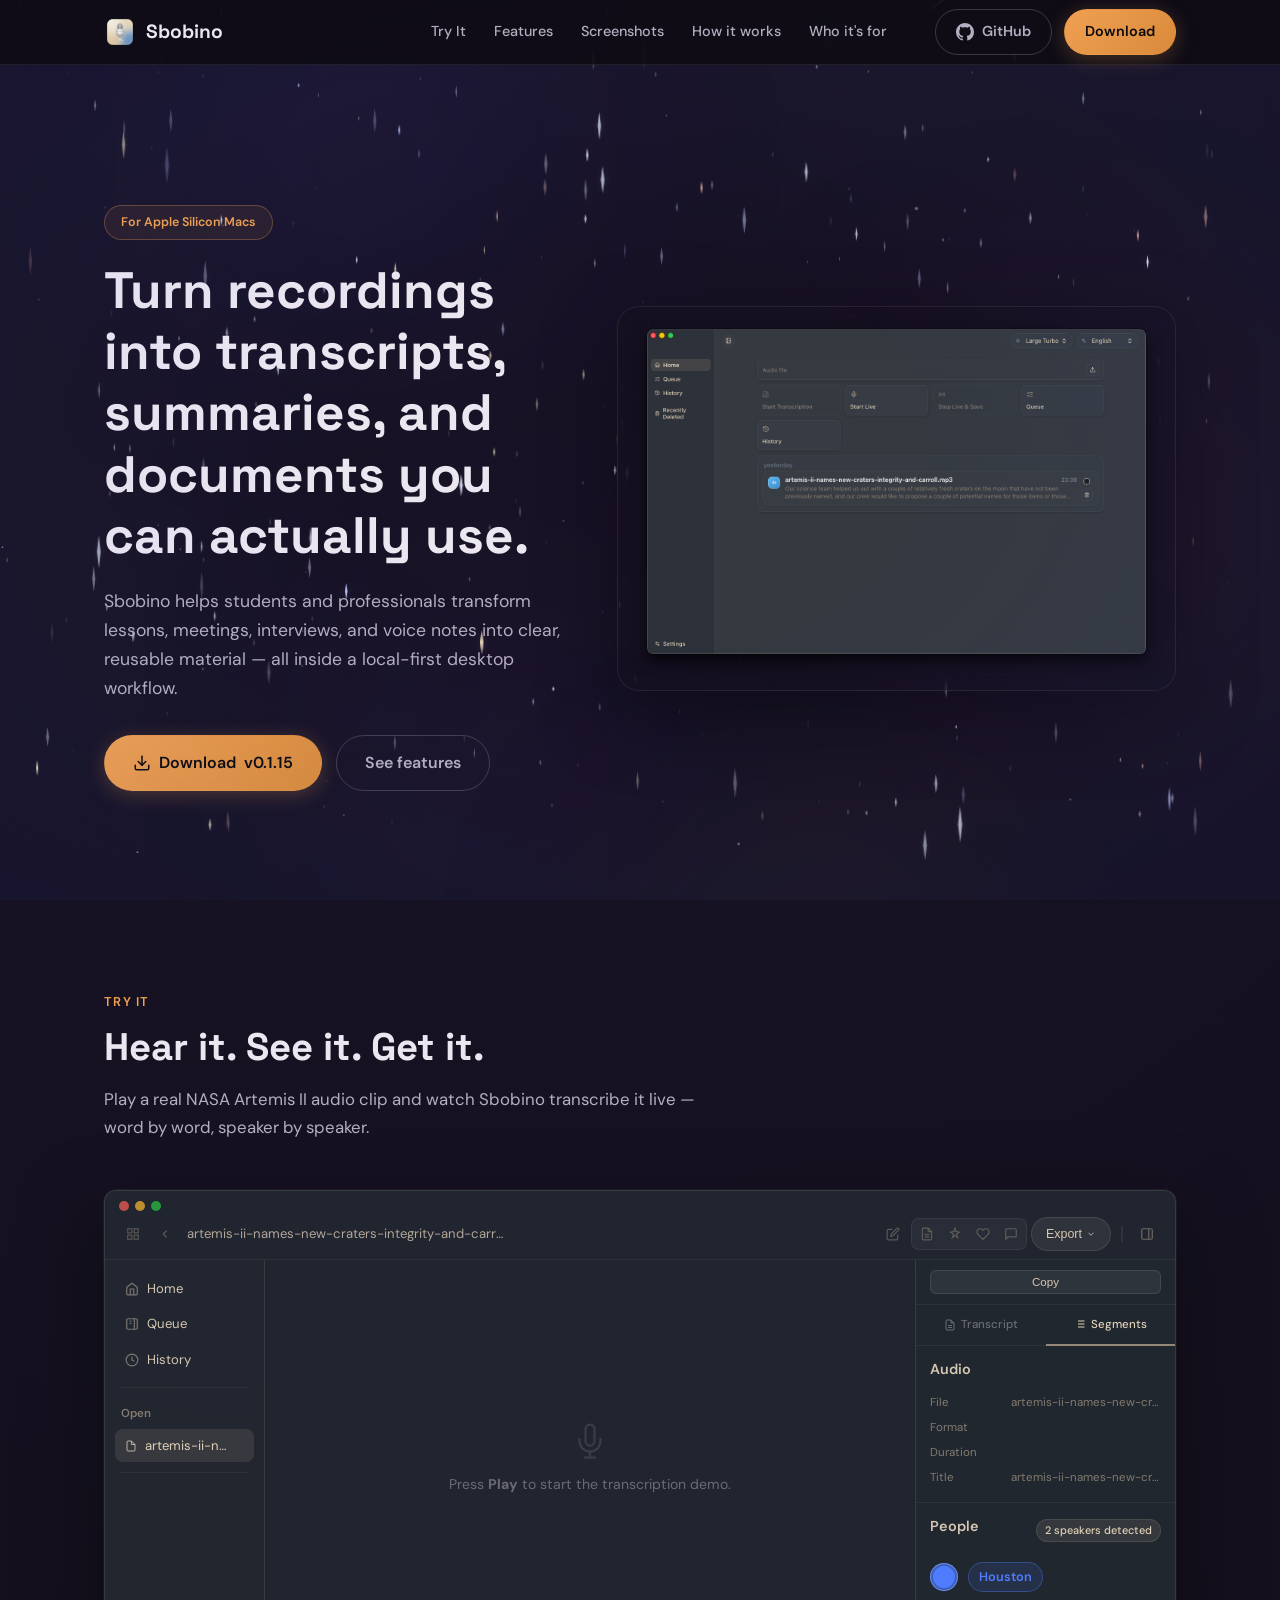
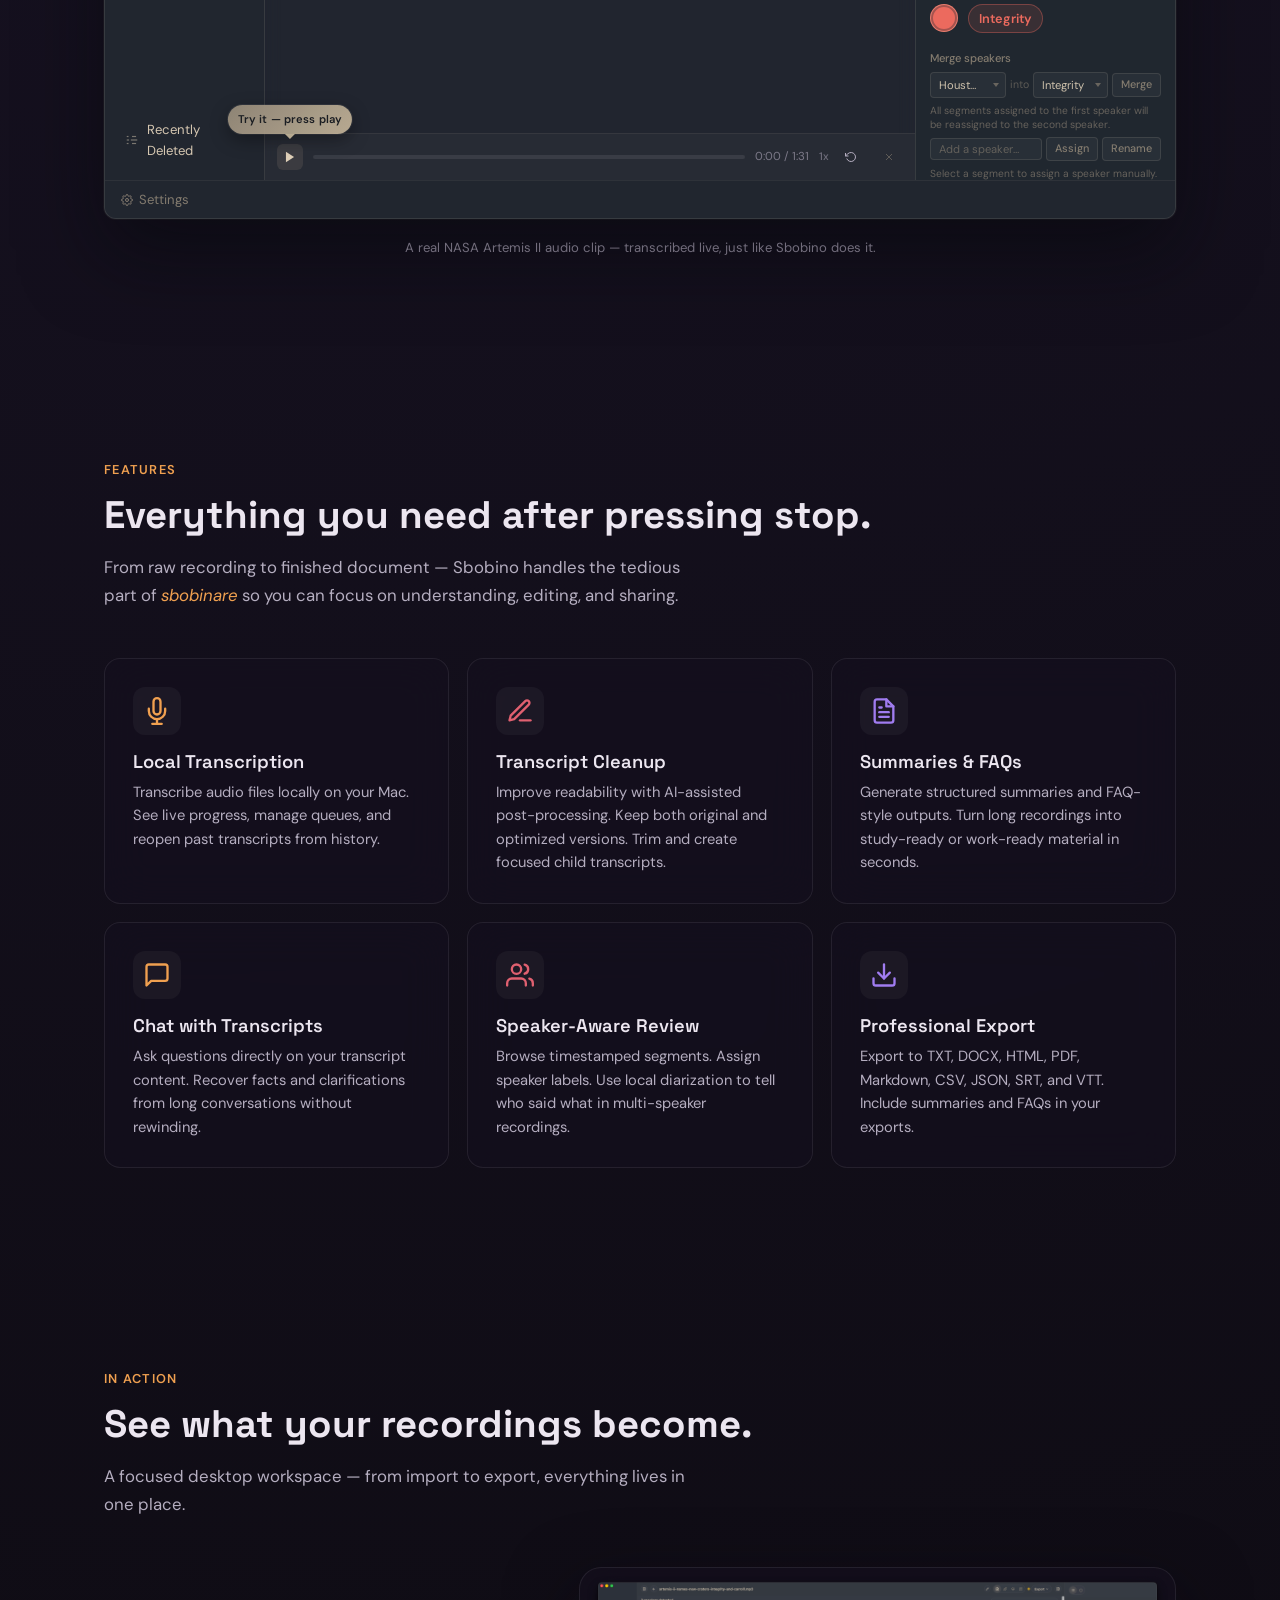
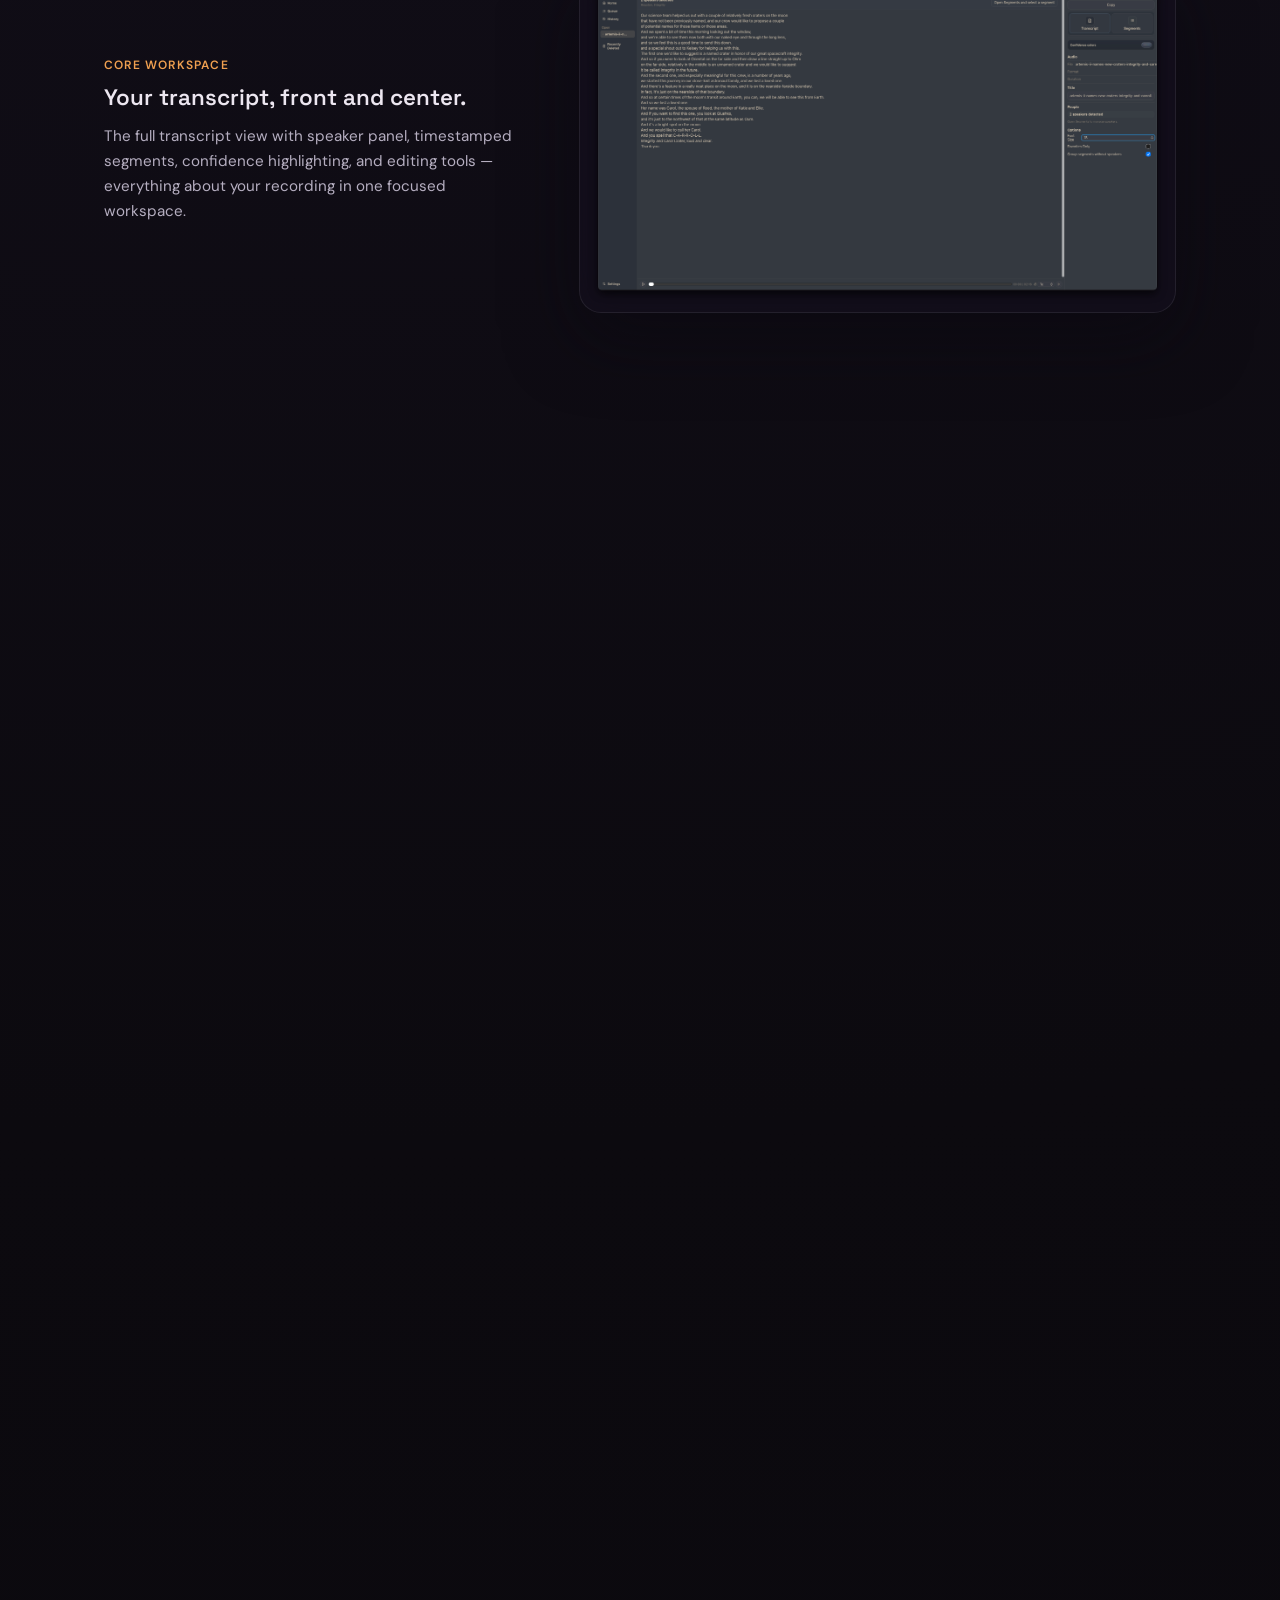
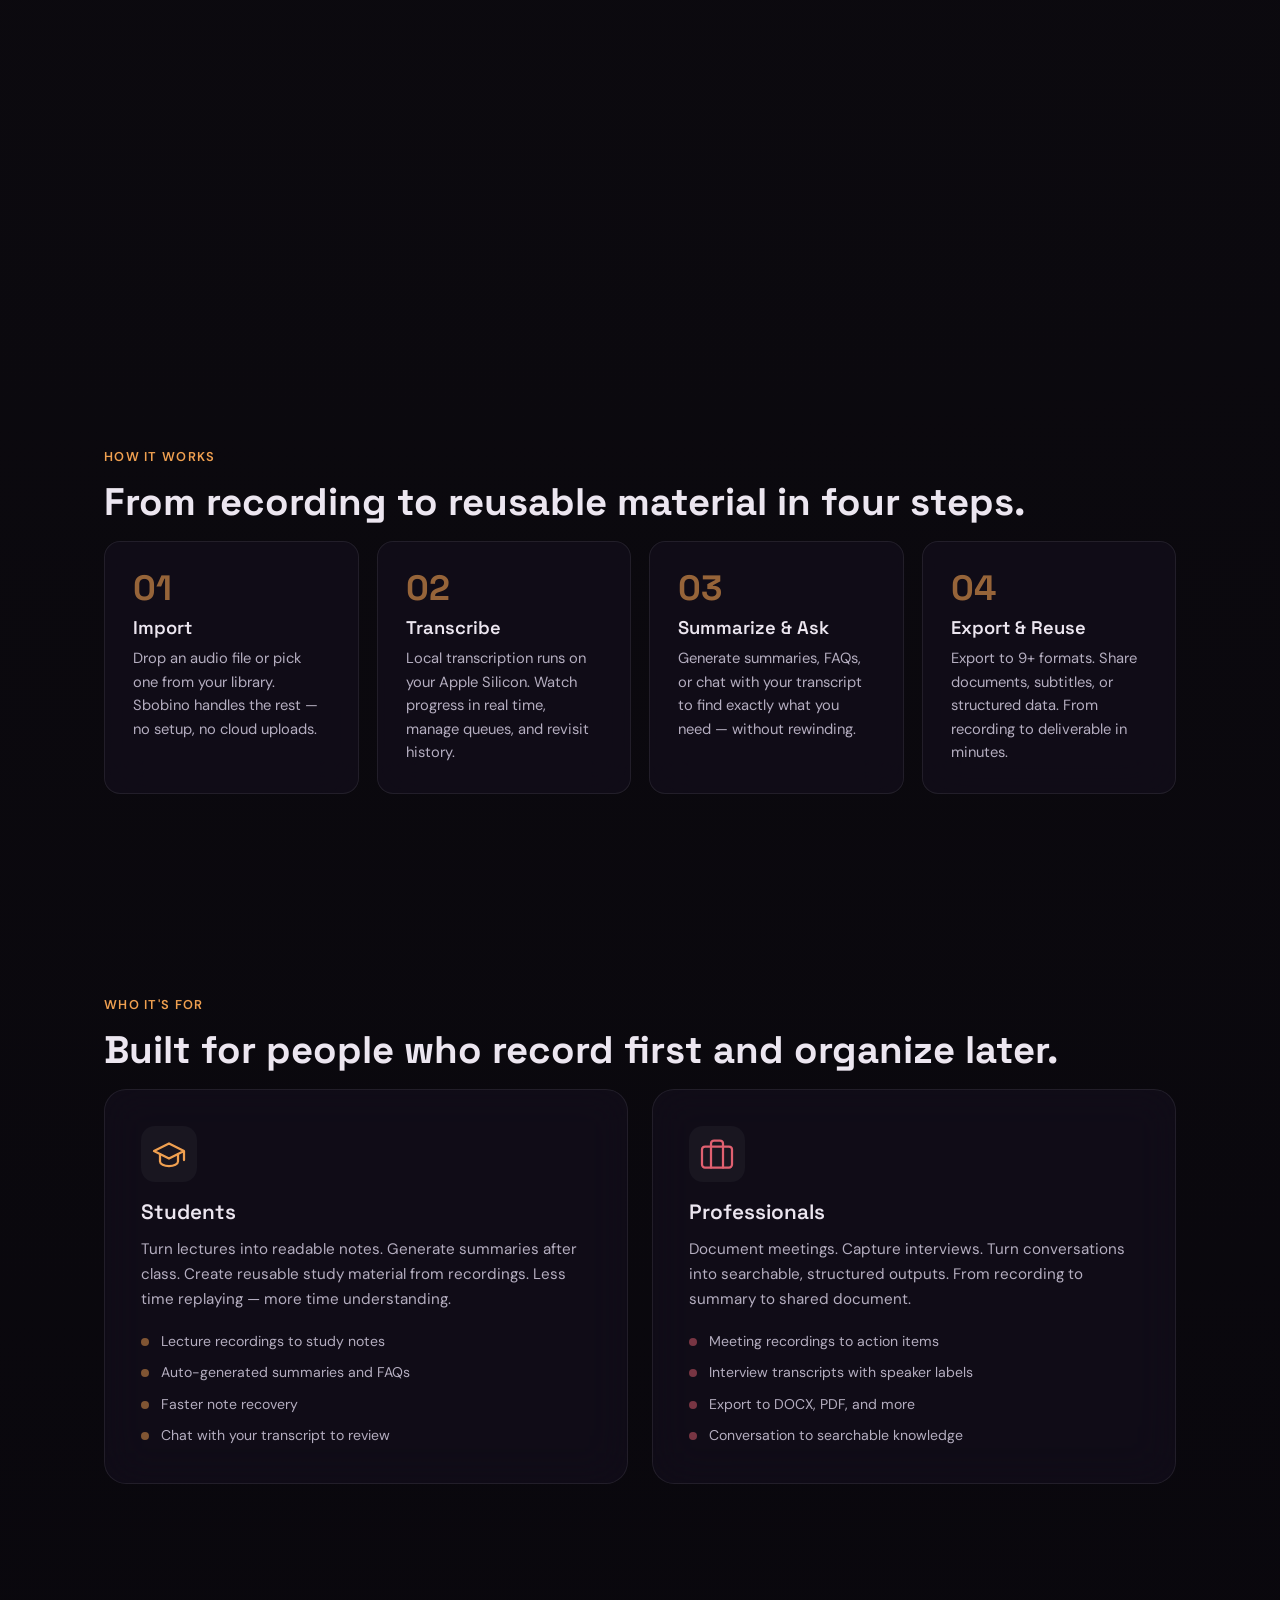
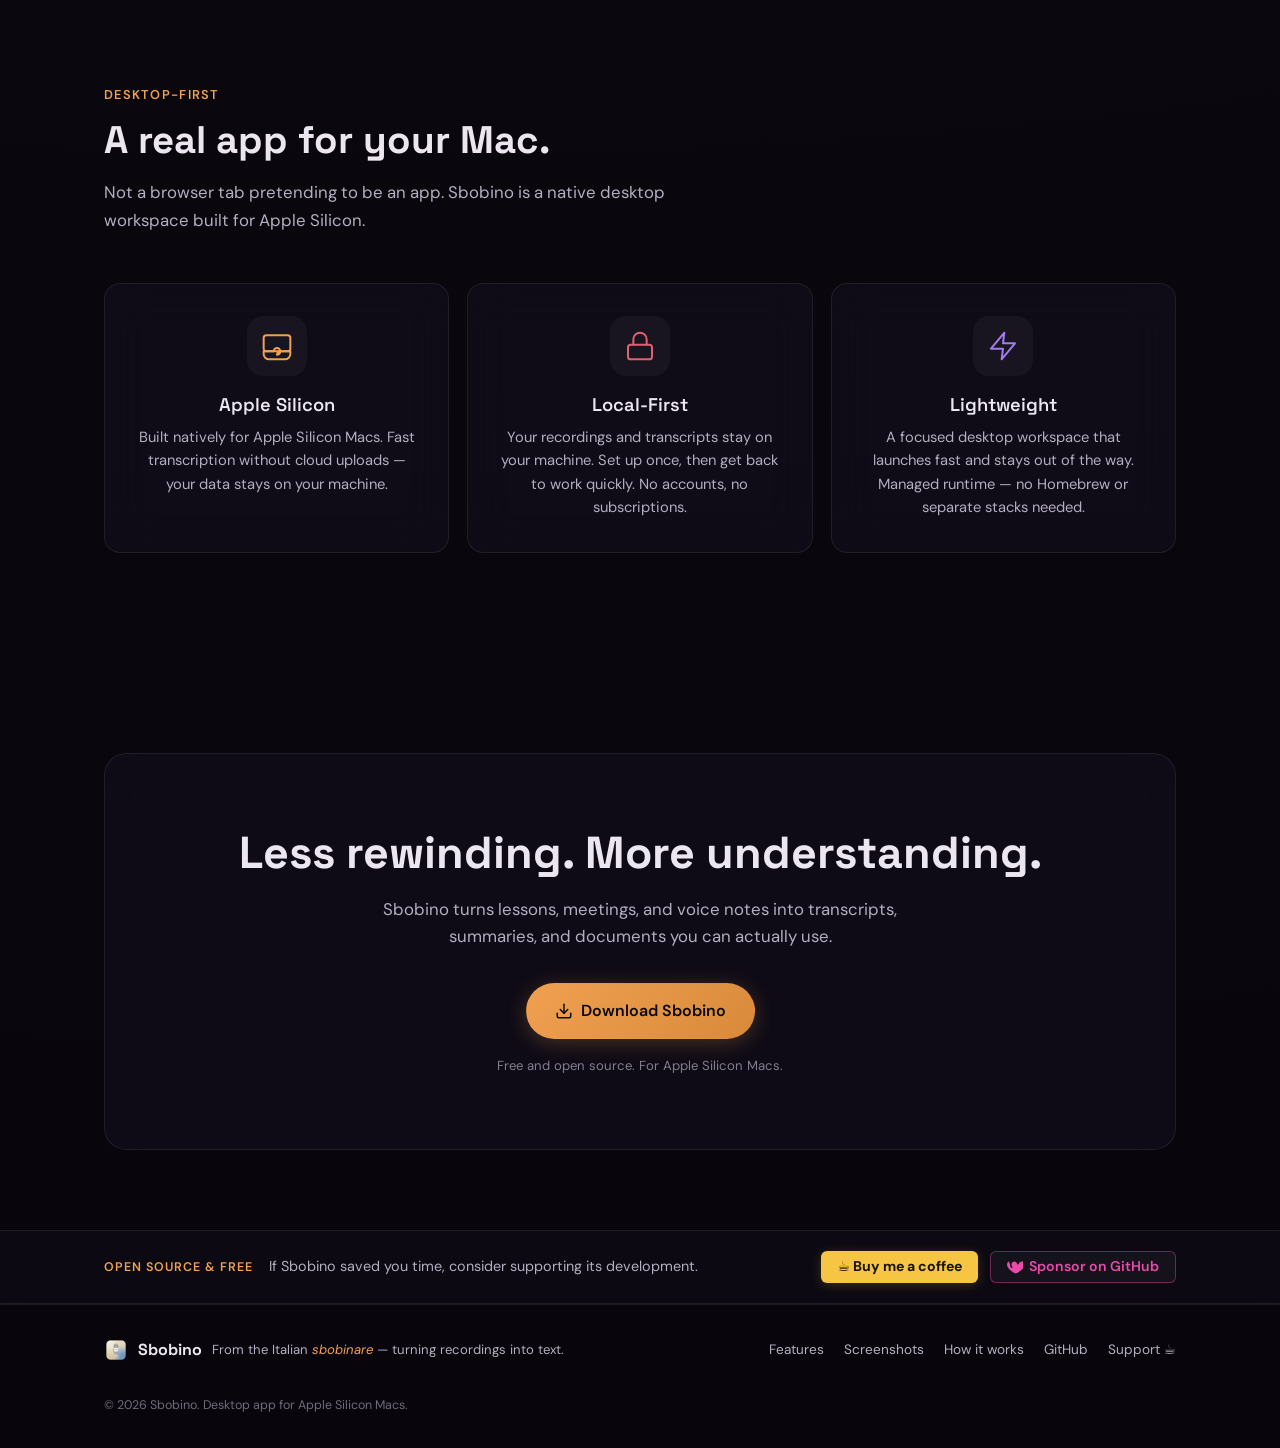
==== commit d31031bb: "feat: replace GitHub Sponsors iframe with custom styled button component" ====
--- a/index.html
+++ b/index.html
@@ -574,14 +574,10 @@
         <a href="https://buymeacoffee.com/pietromastro" target="_blank" rel="noopener" class="btn btn-bmc">
           ☕ Buy me a coffee
         </a>
-        <iframe
-          src="https://github.com/sponsors/pietroMastro92/button"
-          title="Sponsor pietroMastro92"
-          height="32"
-          width="114"
-          style="border: 0; border-radius: 6px; display: block;"
-          loading="lazy">
-        </iframe>
+        <a href="https://github.com/sponsors/pietroMastro92" target="_blank" rel="noopener" class="btn btn-sponsor" aria-label="Sponsor on GitHub">
+          <svg width="16" height="16" viewBox="0 0 16 16" fill="currentColor" aria-hidden="true"><path d="M4.25 2.5c-1.336 0-2.75 1.164-2.75 3 0 2.15 1.58 4.144 3.365 5.649 1.78 1.498 3.762 2.6 4.885 3.149.333.163.667.163 1 0 1.123-.549 3.105-1.651 4.885-3.149C17.42 9.644 19 7.65 19 5.5c0-1.836-1.414-3-2.75-3-1.373 0-2.609.986-3.029 2.456a.75.75 0 01-1.442 0C11.359 3.486 10.123 2.5 8.75 2.5c-1.336 0-2.75 1.164-2.75 3 0 .795.26 1.575.757 2.357a.75.75 0 11-1.264.807C4.883 7.718 4.5 6.65 4.5 5.5c0-1.836-1.414-3-2.75-3z" transform="translate(-1.5 0)"/></svg>
+          Sponsor on GitHub
+        </a>
       </div>
     </div>
   </section>
--- a/styles.css
+++ b/styles.css
@@ -1458,6 +1458,34 @@
   filter: brightness(1.05);
 }
 
+.btn-sponsor {
+  display: inline-flex;
+  align-items: center;
+  gap: 6px;
+  background: rgba(255, 255, 255, 0.04);
+  color: #ea4aaa;
+  font-family: var(--font-body);
+  font-weight: 600;
+  font-size: 0.88rem;
+  padding: 0 16px;
+  height: 32px;
+  border-radius: 6px;
+  border: 1px solid rgba(234, 74, 170, 0.4);
+  cursor: pointer;
+  transition: transform 0.2s, box-shadow 0.2s, background 0.2s, border-color 0.2s;
+  text-decoration: none;
+  white-space: nowrap;
+}
+
+.btn-sponsor svg { fill: #ea4aaa; flex-shrink: 0; }
+
+.btn-sponsor:hover {
+  transform: translateY(-1px);
+  background: rgba(234, 74, 170, 0.12);
+  border-color: rgba(234, 74, 170, 0.7);
+  box-shadow: 0 4px 18px rgba(234, 74, 170, 0.25);
+}
+
 @media (max-width: 640px) {
   .support-inner {
     flex-direction: column;
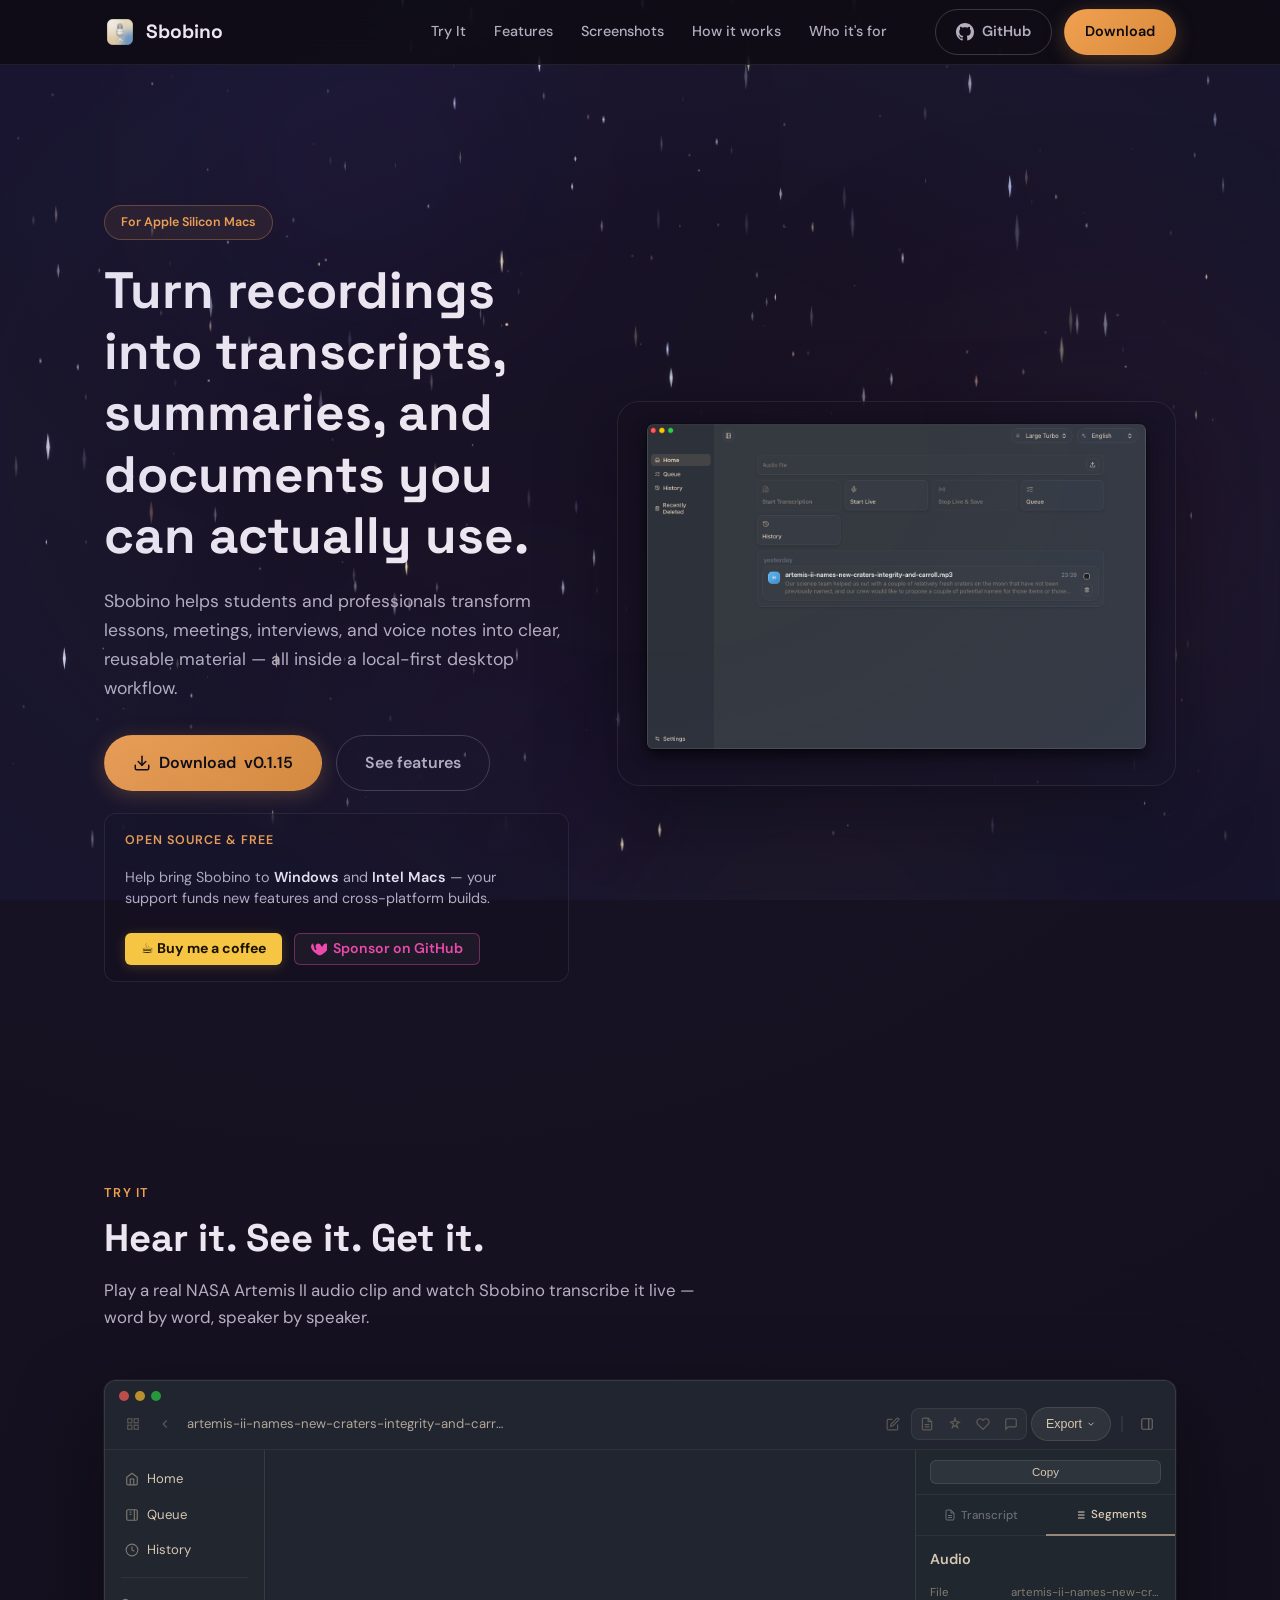
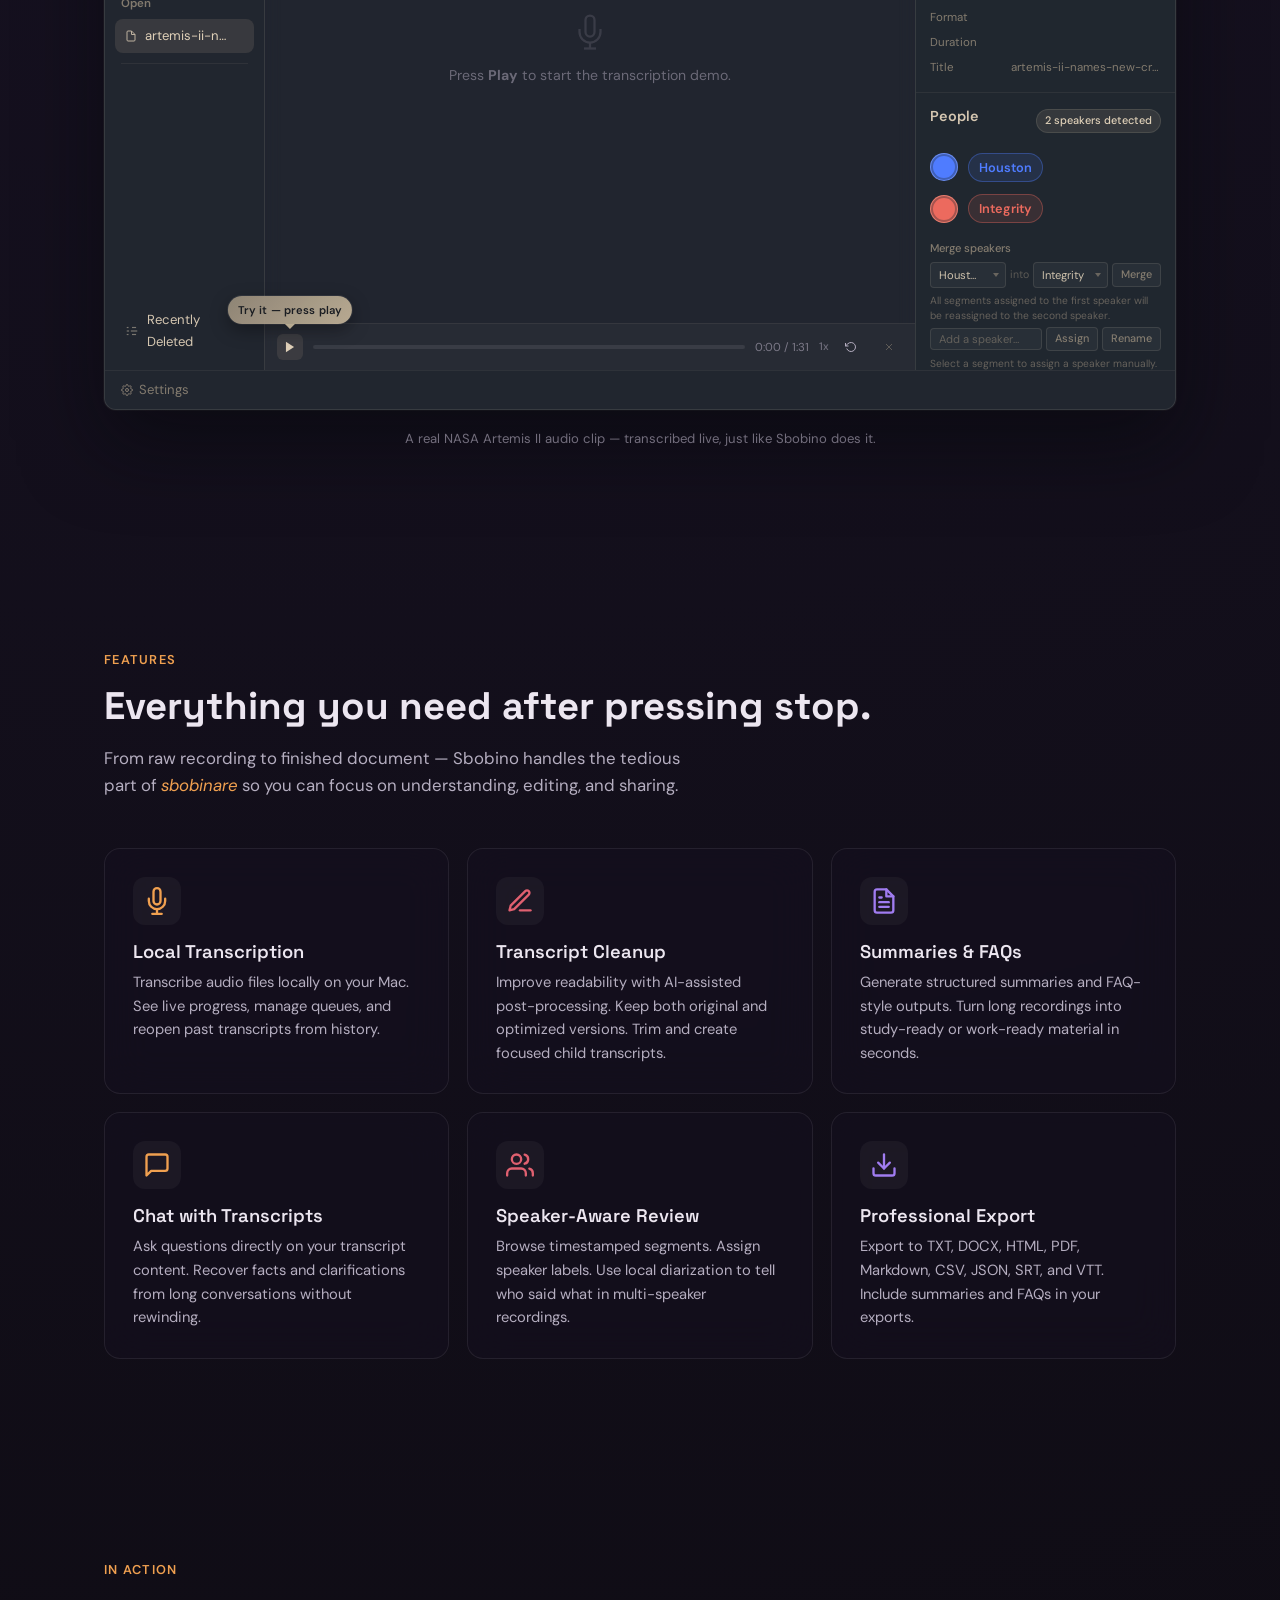
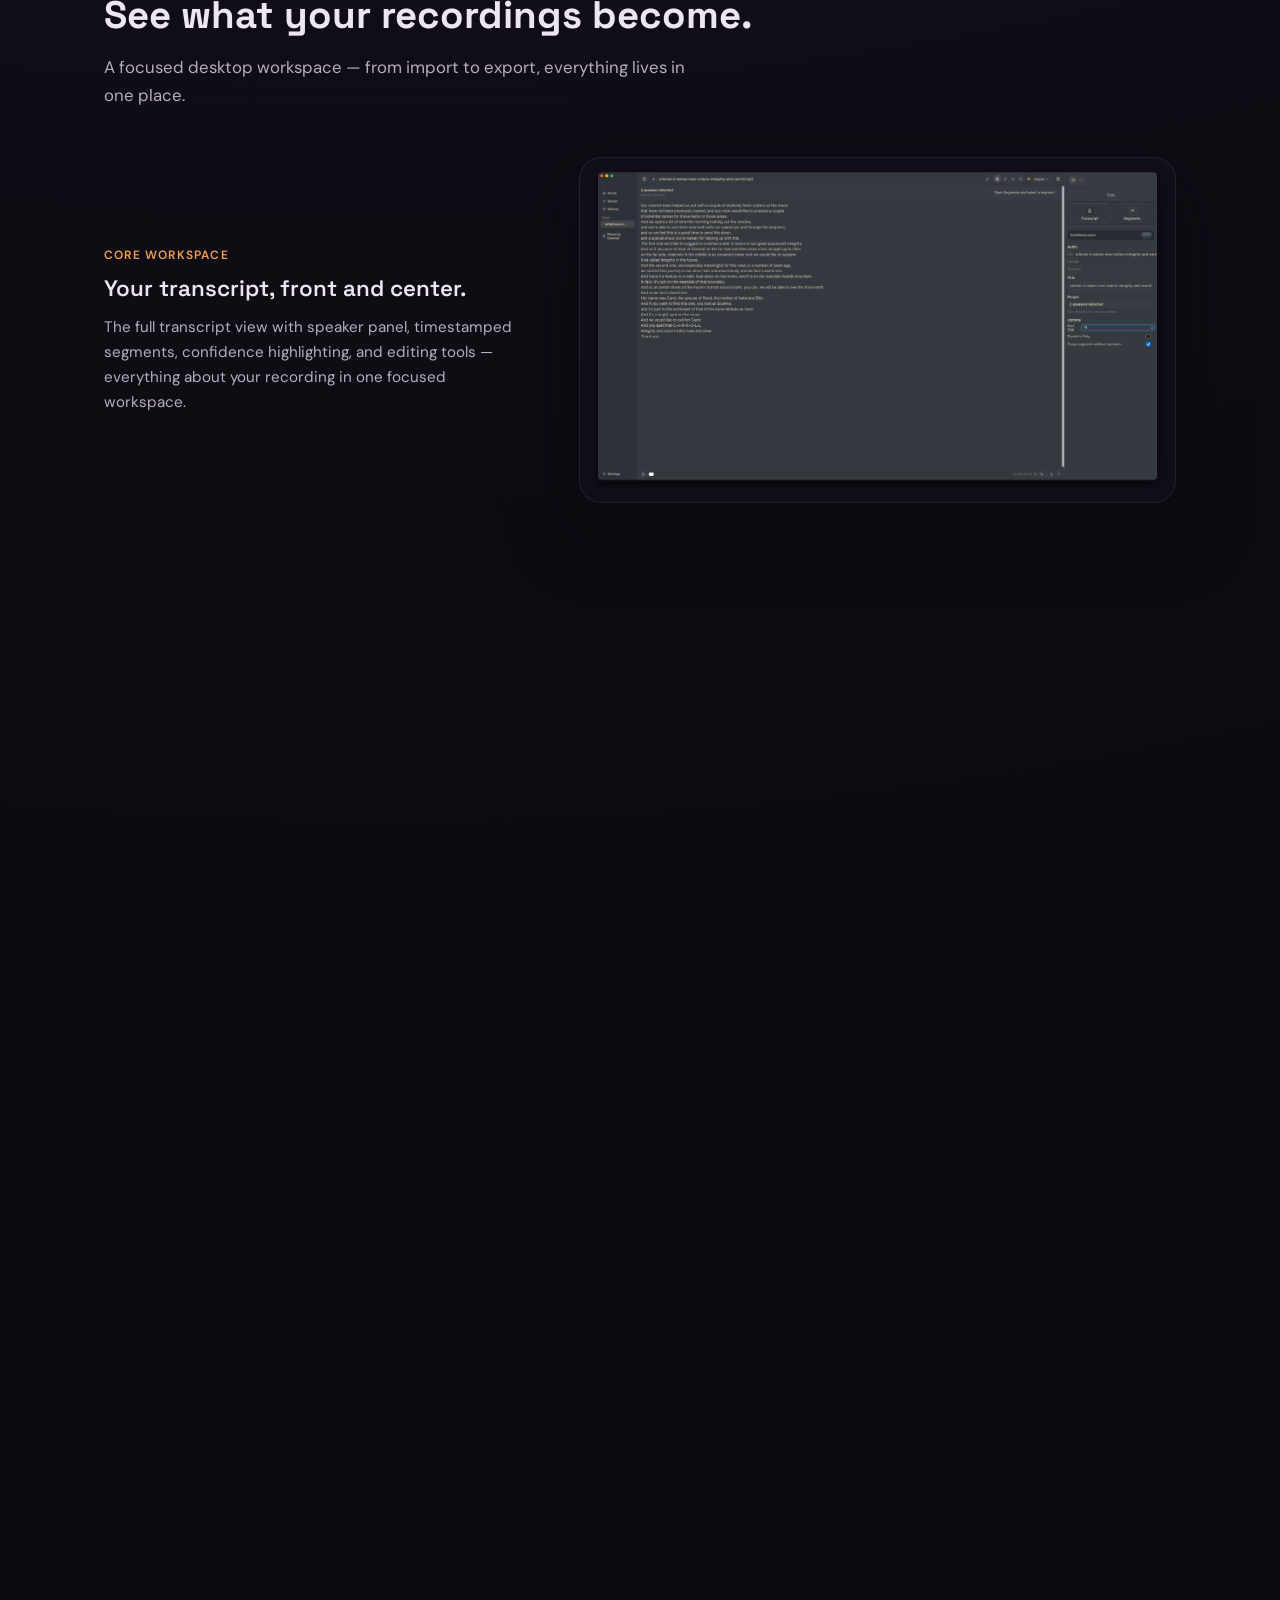
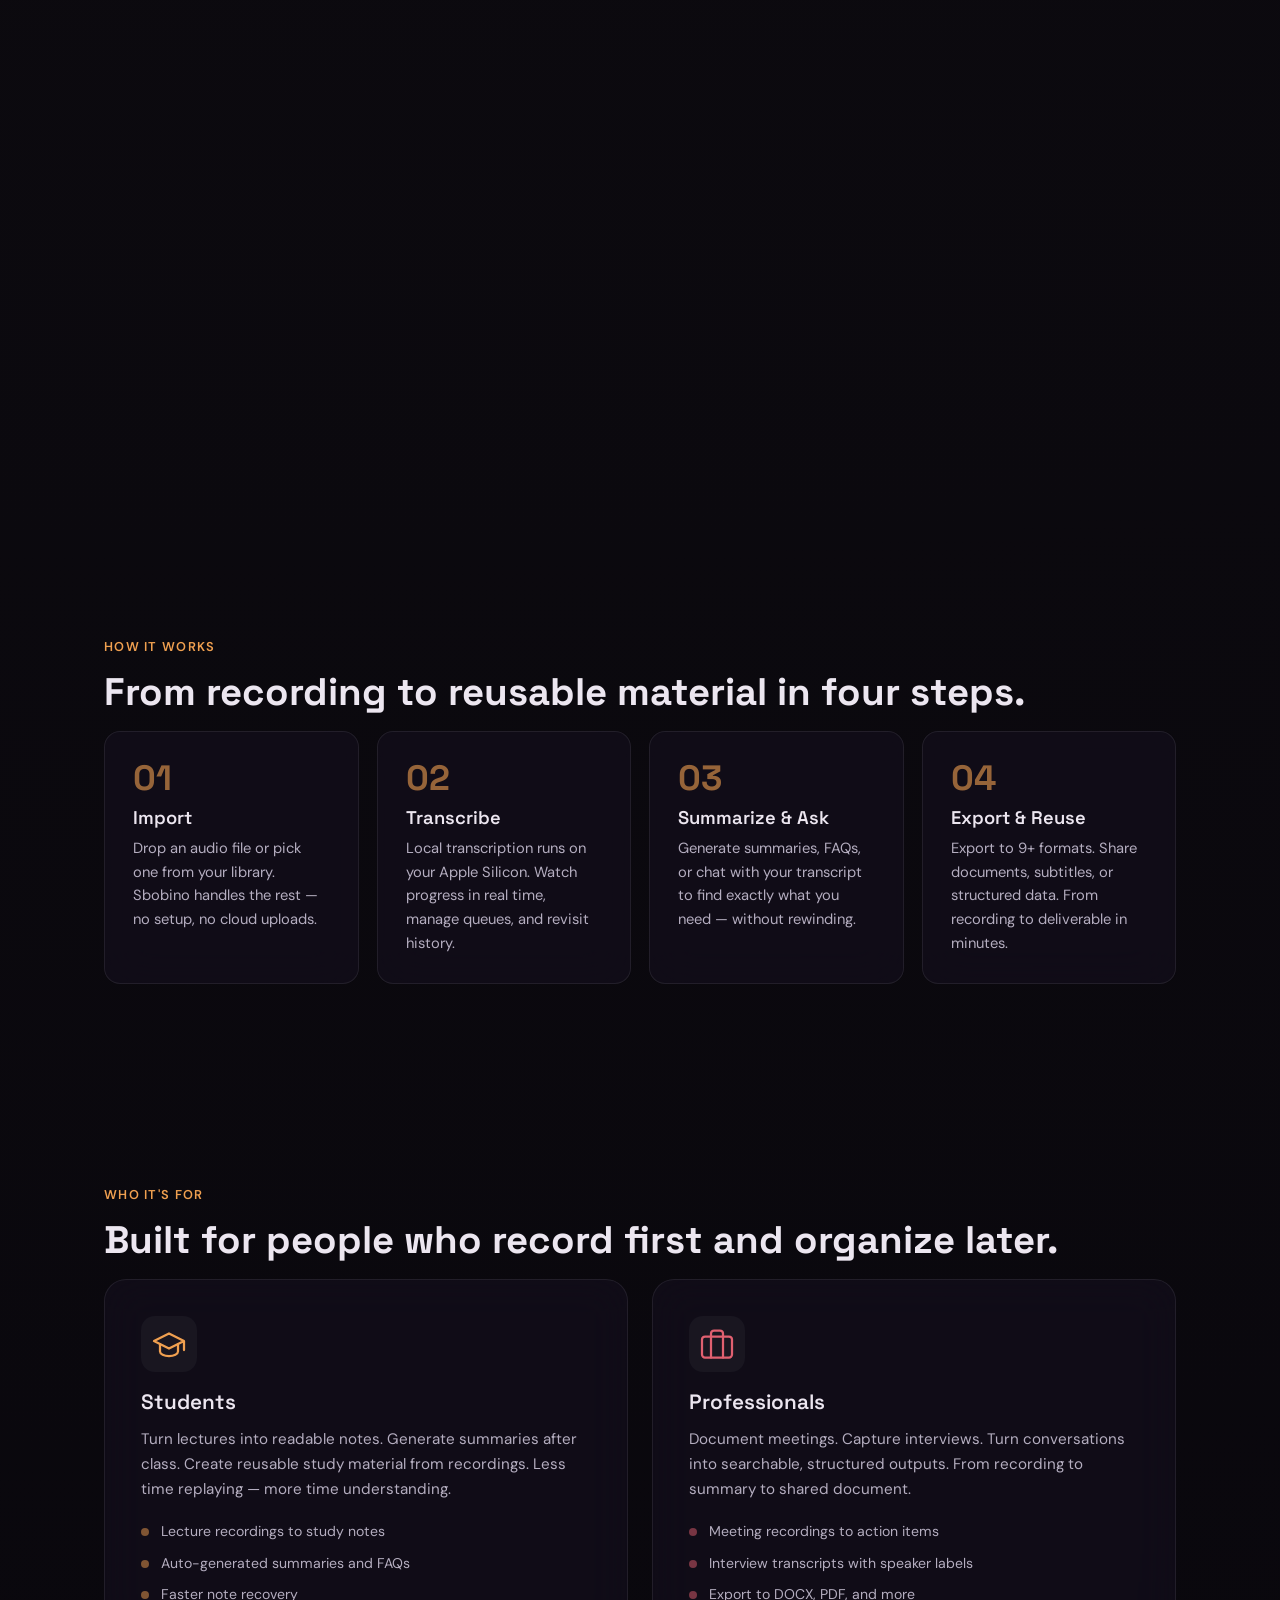
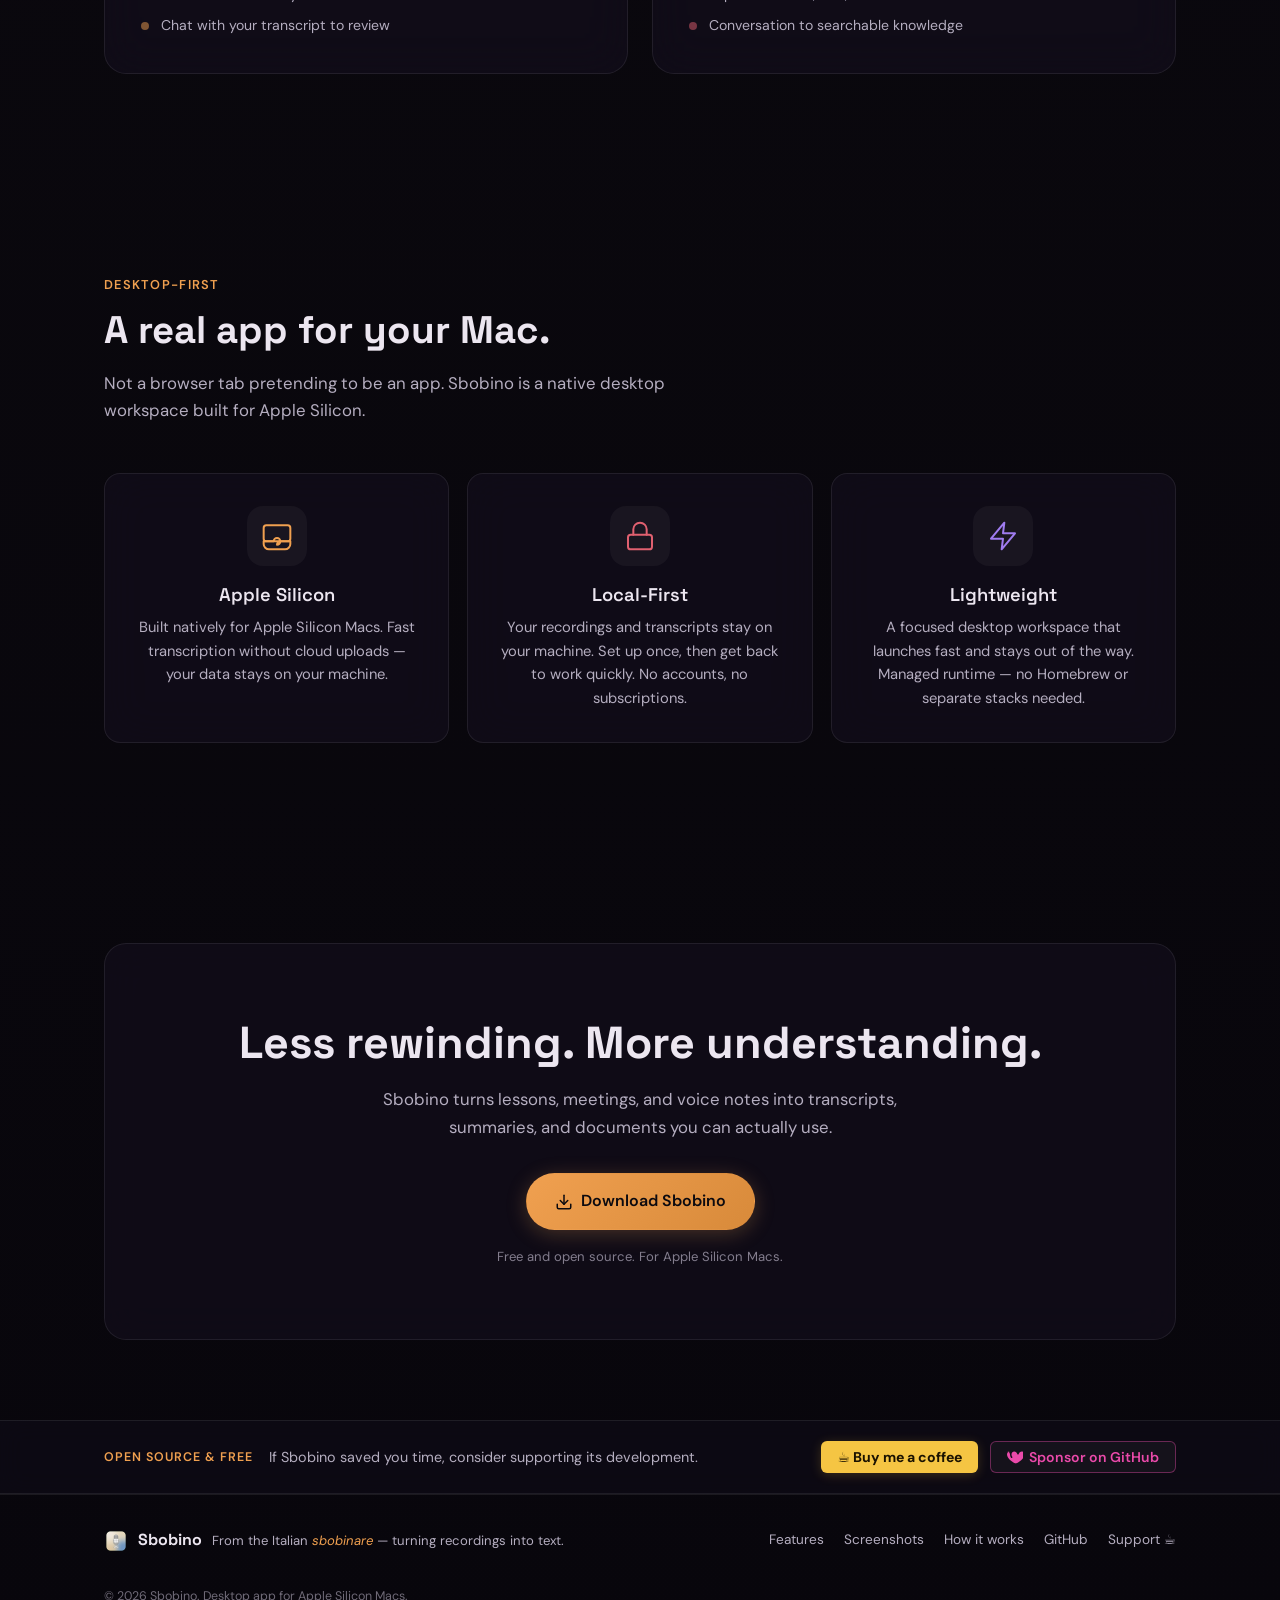
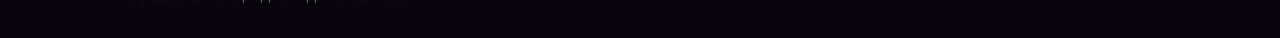
==== commit 6c2e67c7: "feat: add conditional sponsor announcement bar and inline support card for returning users" ====
--- a/index.html
+++ b/index.html
@@ -45,6 +45,26 @@
   <!-- Warp vignette overlay (visible during fast scroll / orbital transfers) -->
   <div class="warp-vignette" id="warp-vignette" aria-hidden="true"></div>
 
+  <!-- ========== TOP SPONSOR ANNOUNCEMENT (shown after first Download) ========== -->
+  <div class="announce-bar" id="announce-bar" role="region" aria-label="Sponsor announcement">
+    <div class="wrap announce-inner">
+      <div class="announce-text">
+        <span class="announce-label">Thanks for downloading</span>
+        <span class="announce-body">Help bring Sbobino to <strong>Windows</strong> and <strong>Intel Macs</strong> — your support funds new features and cross-platform builds.</span>
+      </div>
+      <div class="announce-actions">
+        <a href="https://buymeacoffee.com/pietromastro" target="_blank" rel="noopener" class="btn btn-bmc">
+          ☕ Buy me a coffee
+        </a>
+        <a href="https://github.com/sponsors/pietroMastro92" target="_blank" rel="noopener" class="btn btn-sponsor" aria-label="Sponsor on GitHub">
+          <svg width="16" height="16" viewBox="0 0 16 16" fill="currentColor" aria-hidden="true"><path d="M4.25 2.5c-1.336 0-2.75 1.164-2.75 3 0 2.15 1.58 4.144 3.365 5.649 1.78 1.498 3.762 2.6 4.885 3.149.333.163.667.163 1 0 1.123-.549 3.105-1.651 4.885-3.149C17.42 9.644 19 7.65 19 5.5c0-1.836-1.414-3-2.75-3-1.373 0-2.609.986-3.029 2.456a.75.75 0 01-1.442 0C11.359 3.486 10.123 2.5 8.75 2.5c-1.336 0-2.75 1.164-2.75 3 0 .795.26 1.575.757 2.357a.75.75 0 11-1.264.807C4.883 7.718 4.5 6.65 4.5 5.5c0-1.836-1.414-3-2.75-3z" transform="translate(-1.5 0)"/></svg>
+          Sponsor on GitHub
+        </a>
+      </div>
+      <button class="announce-close" id="announce-close" aria-label="Dismiss sponsor announcement">&times;</button>
+    </div>
+  </div>
+
   <!-- ========== HEADER ========== -->
   <header class="site-header">
     <div class="wrap header-inner">
@@ -70,7 +90,7 @@
           <svg width="18" height="18" viewBox="0 0 24 24" fill="currentColor" aria-hidden="true"><path d="M12 0C5.37 0 0 5.37 0 12c0 5.31 3.435 9.795 8.205 11.385.6.105.825-.255.825-.57 0-.285-.015-1.23-.015-2.235-3.015.555-3.795-.735-4.035-1.41-.135-.345-.72-1.41-1.23-1.695-.42-.225-1.02-.78-.015-.795.945-.015 1.62.87 1.845 1.23 1.08 1.815 2.805 1.305 3.495.99.105-.78.42-1.305.765-1.605-2.67-.3-5.46-1.335-5.46-5.925 0-1.305.465-2.385 1.23-3.225-.12-.3-.54-1.53.12-3.18 0 0 1.005-.315 3.3 1.23.96-.27 1.98-.405 3-.405s2.04.135 3 .405c2.295-1.56 3.3-1.23 3.3-1.23.66 1.65.24 2.88.12 3.18.765.84 1.23 1.905 1.23 3.225 0 4.605-2.805 5.625-5.475 5.925.435.375.81 1.095.81 2.22 0 1.605-.015 2.895-.015 3.3 0 .315.225.69.825.57A12.02 12.02 0 0024 12c0-6.63-5.37-12-12-12z"/></svg>
           GitHub
         </a>
-        <a href="https://github.com/pietroMastro92/Sbobino/releases/latest" target="_blank" rel="noopener" class="btn btn-primary">Download</a>
+        <a href="https://github.com/pietroMastro92/Sbobino/releases/latest" target="_blank" rel="noopener" class="btn btn-primary" data-download>Download</a>
       </div>
     </div>
   </header>
@@ -84,12 +104,29 @@
           <h1>Turn recordings into transcripts, summaries, and documents you can actually use.</h1>
           <p class="hero-sub">Sbobino helps students and professionals transform lessons, meetings, interviews, and voice notes into clear, reusable material — all inside a local-first desktop workflow.</p>
           <div class="hero-ctas">
-            <a href="https://github.com/pietroMastro92/Sbobino/releases/latest" target="_blank" rel="noopener" class="btn btn-primary btn-lg">
+            <a href="https://github.com/pietroMastro92/Sbobino/releases/latest" target="_blank" rel="noopener" class="btn btn-primary btn-lg" data-download>
               <svg width="18" height="18" viewBox="0 0 24 24" fill="none" stroke="currentColor" stroke-width="2" stroke-linecap="round" stroke-linejoin="round"><path d="M21 15v4a2 2 0 01-2 2H5a2 2 0 01-2-2v-4"/><polyline points="7 10 12 15 17 10"/><line x1="12" y1="15" x2="12" y2="3"/></svg>
               Download <span class="latest-version" data-fallback="v0.1.15">v0.1.15</span>
             </a>
             <a href="#features" class="btn btn-ghost btn-lg">See features</a>
           </div>
+
+          <!-- Sponsorship row under the first Download CTA — same style as the footer banner -->
+          <aside class="support-inline" aria-label="Support development">
+            <div class="support-inline-text">
+              <span class="support-inline-label">Open source &amp; free</span>
+              <p>Help bring Sbobino to <strong>Windows</strong> and <strong>Intel Macs</strong> — your support funds new features and cross-platform builds.</p>
+            </div>
+            <div class="support-inline-actions">
+              <a href="https://buymeacoffee.com/pietromastro" target="_blank" rel="noopener" class="btn btn-bmc">
+                ☕ Buy me a coffee
+              </a>
+              <a href="https://github.com/sponsors/pietroMastro92" target="_blank" rel="noopener" class="btn btn-sponsor" aria-label="Sponsor on GitHub">
+                <svg width="16" height="16" viewBox="0 0 16 16" fill="currentColor" aria-hidden="true"><path d="M4.25 2.5c-1.336 0-2.75 1.164-2.75 3 0 2.15 1.58 4.144 3.365 5.649 1.78 1.498 3.762 2.6 4.885 3.149.333.163.667.163 1 0 1.123-.549 3.105-1.651 4.885-3.149C17.42 9.644 19 7.65 19 5.5c0-1.836-1.414-3-2.75-3-1.373 0-2.609.986-3.029 2.456a.75.75 0 01-1.442 0C11.359 3.486 10.123 2.5 8.75 2.5c-1.336 0-2.75 1.164-2.75 3 0 .795.26 1.575.757 2.357a.75.75 0 11-1.264.807C4.883 7.718 4.5 6.65 4.5 5.5c0-1.836-1.414-3-2.75-3z" transform="translate(-1.5 0)"/></svg>
+                Sponsor on GitHub
+              </a>
+            </div>
+          </aside>
         </div>
         <div class="hero-visual">
           <div class="hero-screenshot">
@@ -553,7 +590,7 @@
         <div class="cta-card">
           <h2>Less rewinding. More understanding.</h2>
           <p>Sbobino turns lessons, meetings, and voice notes into transcripts, summaries, and documents you can actually use.</p>
-          <a href="https://github.com/pietroMastro92/Sbobino/releases/latest" target="_blank" rel="noopener" class="btn btn-primary btn-lg">
+          <a href="https://github.com/pietroMastro92/Sbobino/releases/latest" target="_blank" rel="noopener" class="btn btn-primary btn-lg" data-download>
             <svg width="18" height="18" viewBox="0 0 24 24" fill="none" stroke="currentColor" stroke-width="2" stroke-linecap="round" stroke-linejoin="round"><path d="M21 15v4a2 2 0 01-2 2H5a2 2 0 01-2-2v-4"/><polyline points="7 10 12 15 17 10"/><line x1="12" y1="15" x2="12" y2="3"/></svg>
             Download Sbobino
           </a>
--- a/styles.css
+++ b/styles.css
@@ -428,6 +428,43 @@
   flex-wrap: wrap;
 }
 
+/* Inline support card under the hero CTAs — mirrors the footer .support-banner */
+.support-inline {
+  display: flex; align-items: center; gap: 24px;
+  flex-wrap: wrap;
+  margin-top: 22px;
+  padding: 16px 20px;
+  background: rgba(20, 16, 30, 0.4);
+  border: 1px solid var(--line);
+  border-radius: 12px;
+  backdrop-filter: blur(12px);
+  -webkit-backdrop-filter: blur(12px);
+}
+.support-inline-text {
+  display: flex; align-items: center; gap: 16px;
+  flex: 1; flex-wrap: wrap;
+}
+.support-inline-label {
+  font-size: 0.78rem; font-weight: 600;
+  text-transform: uppercase; letter-spacing: 0.08em;
+  color: var(--accent);
+  white-space: nowrap;
+}
+.support-inline-text p {
+  font-size: 0.9rem; color: var(--muted); margin: 0;
+  line-height: 1.45;
+}
+.support-inline-text strong { color: var(--ink); font-weight: 600; }
+.support-inline-actions {
+  display: flex; align-items: center; gap: 12px;
+  flex-shrink: 0; flex-wrap: wrap;
+}
+
+@media (max-width: 720px) {
+  .support-inline { padding: 14px 16px; gap: 14px; }
+  .support-inline-text { flex-direction: column; align-items: flex-start; gap: 6px; }
+}
+
 .hero-screenshot {
   background: var(--glass);
   backdrop-filter: blur(22px);
@@ -1486,6 +1523,50 @@
   box-shadow: 0 4px 18px rgba(234, 74, 170, 0.25);
 }
 
+/* ---------- Top Sponsor Announcement Bar (matches footer .support-banner style) ---------- */
+.announce-bar {
+  position: relative; z-index: 60;
+  border-bottom: 1px solid var(--line);
+  background: rgba(20, 16, 30, 0.55);
+  backdrop-filter: blur(12px);
+  -webkit-backdrop-filter: blur(12px);
+}
+.announce-inner {
+  display: flex; align-items: center; justify-content: space-between;
+  gap: 24px; padding: 14px 0; flex-wrap: wrap;
+}
+.announce-text {
+  display: flex; align-items: center; gap: 16px;
+  flex: 1; flex-wrap: wrap; margin: 0;
+}
+.announce-label {
+  font-size: 0.78rem; font-weight: 600;
+  text-transform: uppercase; letter-spacing: 0.08em;
+  color: var(--accent);
+  white-space: nowrap;
+}
+.announce-body {
+  font-size: 0.9rem; color: var(--muted); line-height: 1.45;
+}
+.announce-body strong { color: var(--ink); font-weight: 600; }
+.announce-actions {
+  display: flex; align-items: center; gap: 12px;
+  flex-shrink: 0; flex-wrap: wrap;
+}
+.announce-close {
+  background: none; border: none; color: var(--muted);
+  font-size: 1.4rem; cursor: pointer; padding: 0 4px; line-height: 1;
+  transition: color 0.15s; opacity: 0.6;
+}
+.announce-close:hover { color: var(--ink); opacity: 1; }
+.announce-bar.is-hidden { display: none; }
+
+@media (max-width: 720px) {
+  .announce-inner { gap: 12px; padding: 12px 0; }
+  .announce-text { flex-direction: column; align-items: flex-start; gap: 6px; }
+  .announce-body { font-size: 0.84rem; }
+}
+
 @media (max-width: 640px) {
   .support-inner {
     flex-direction: column;
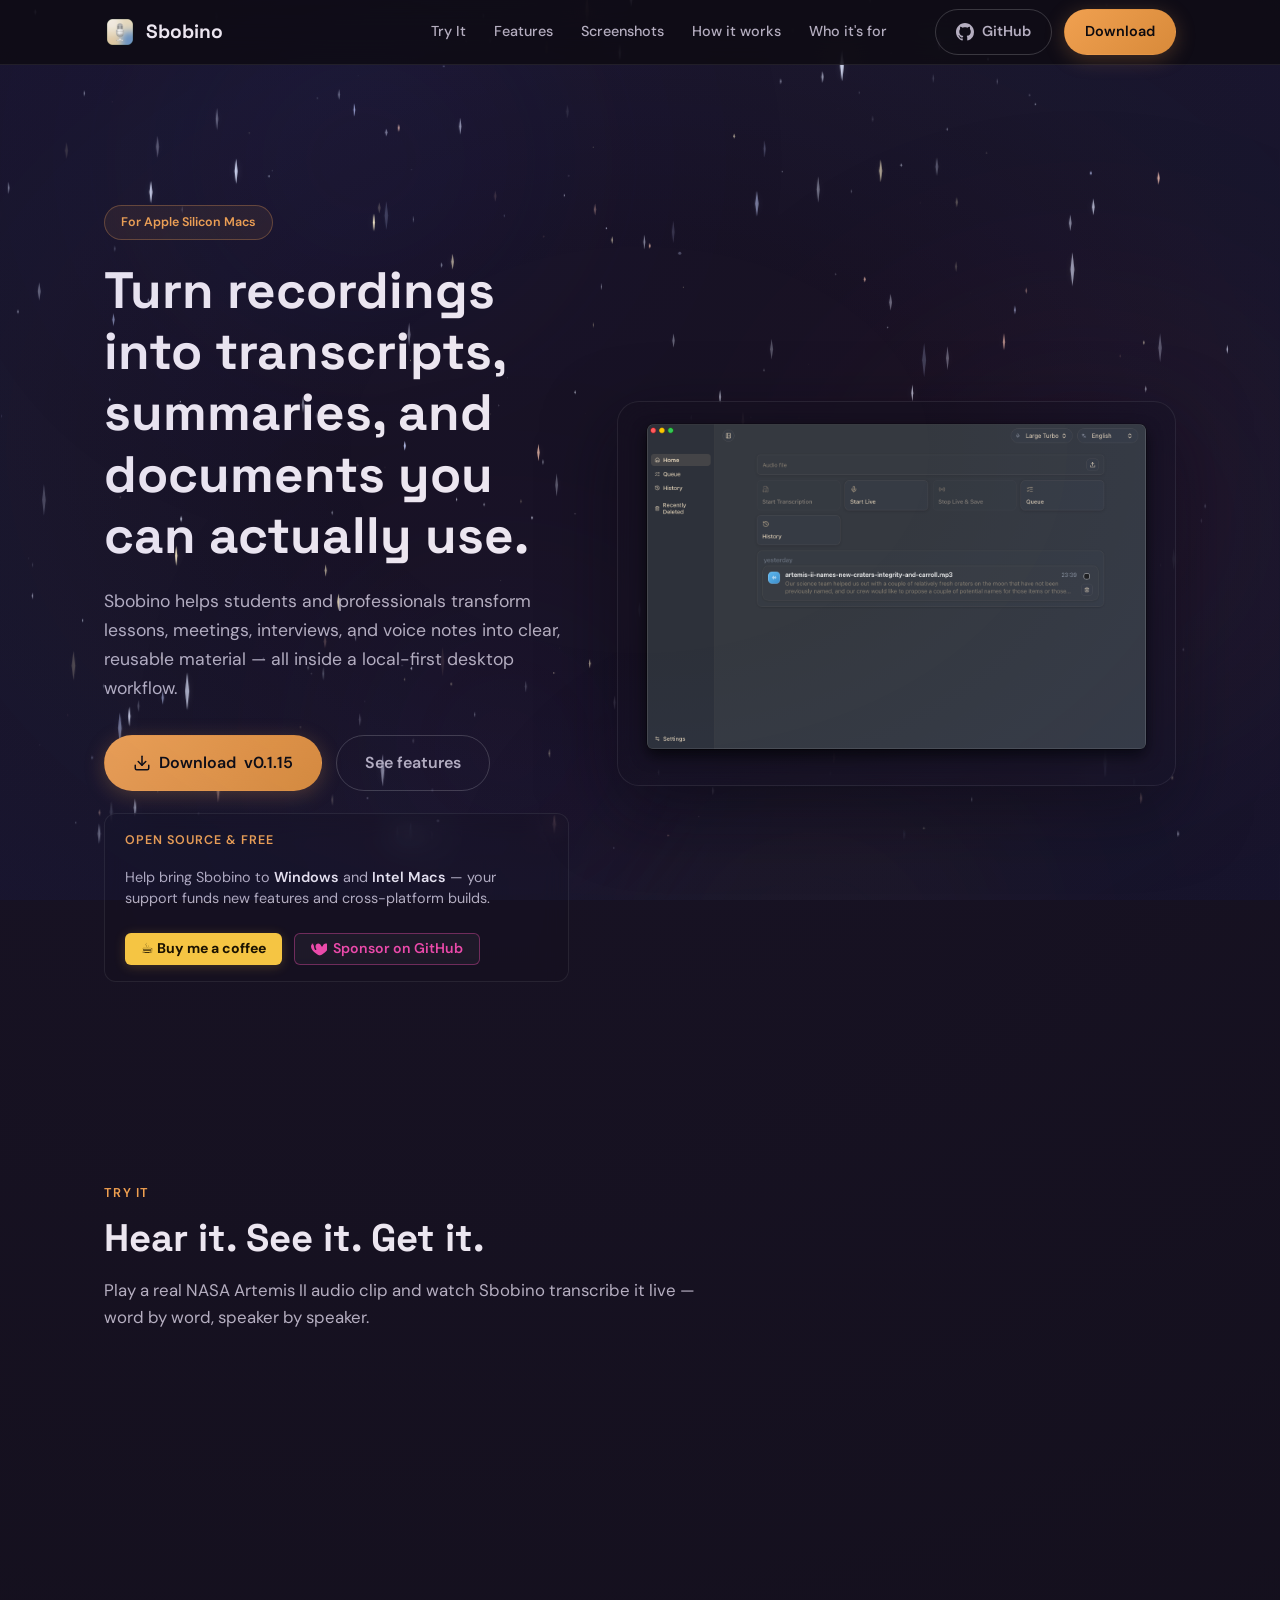
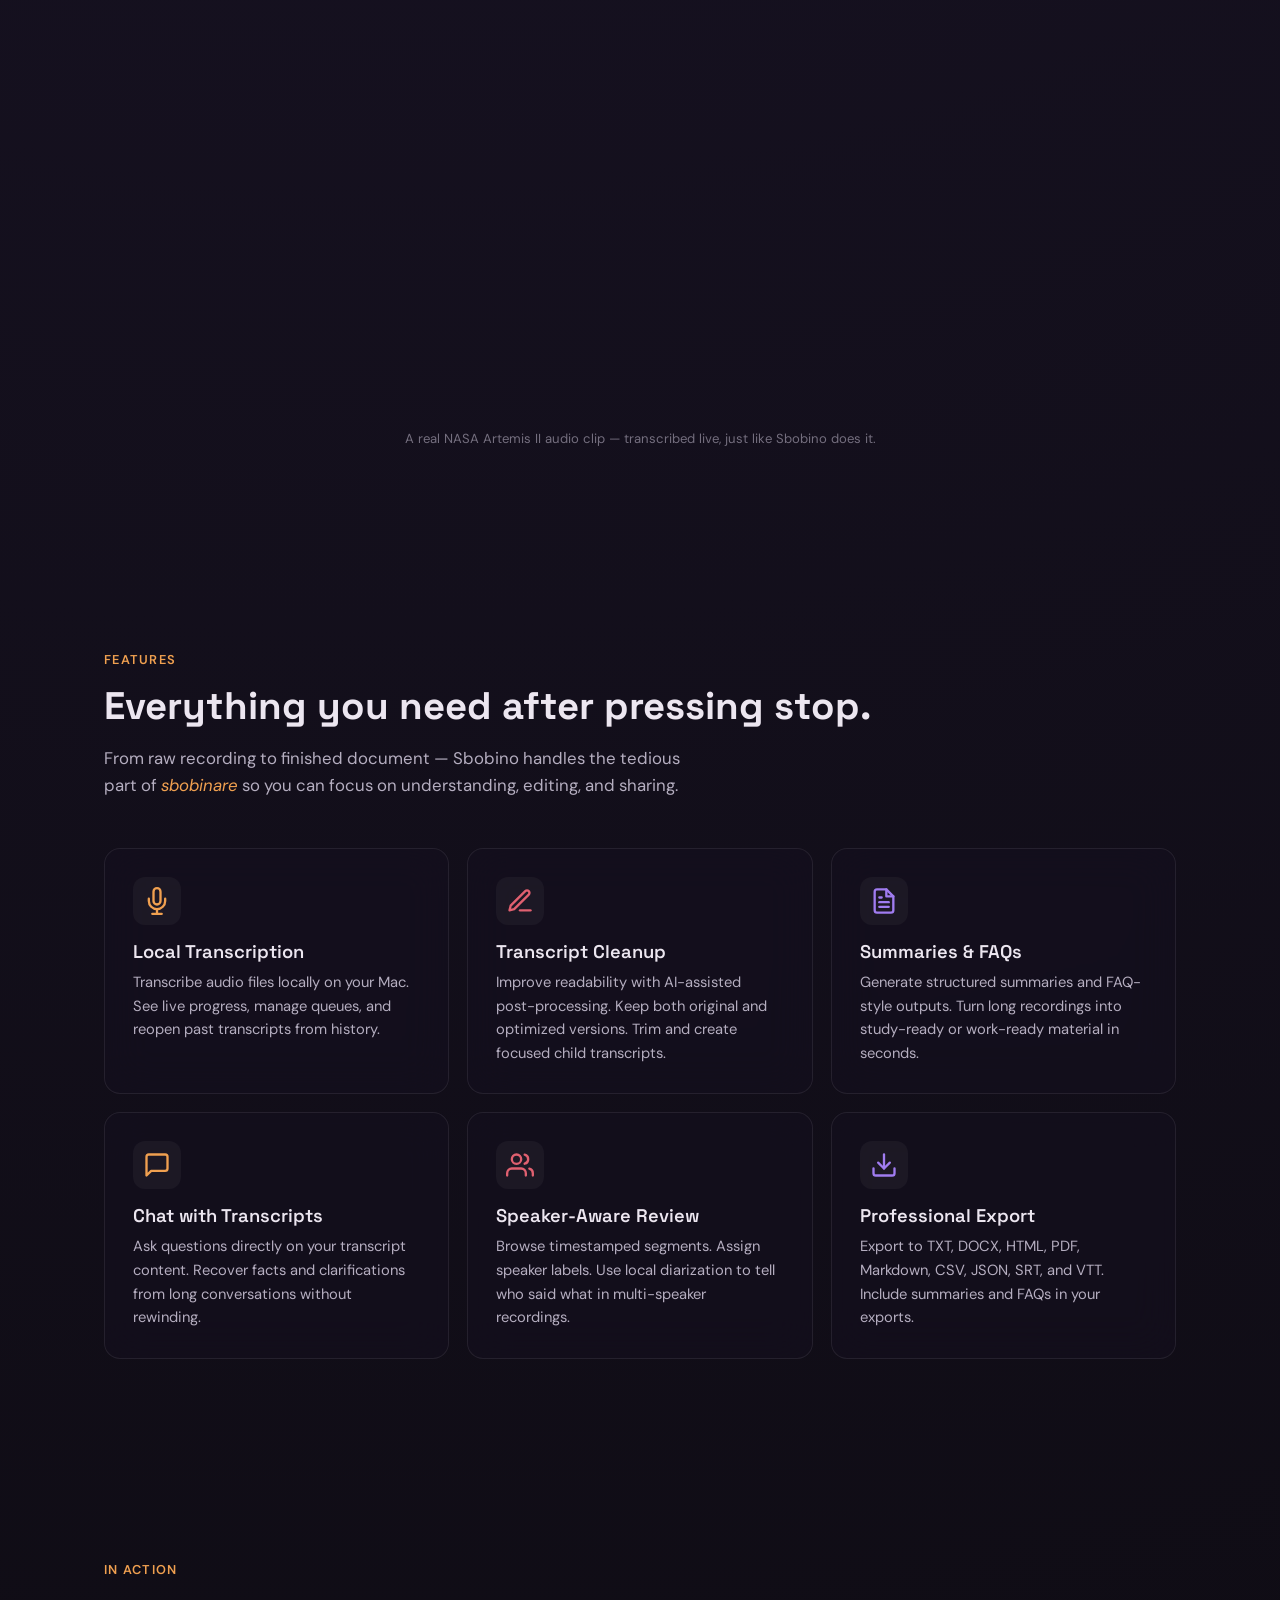
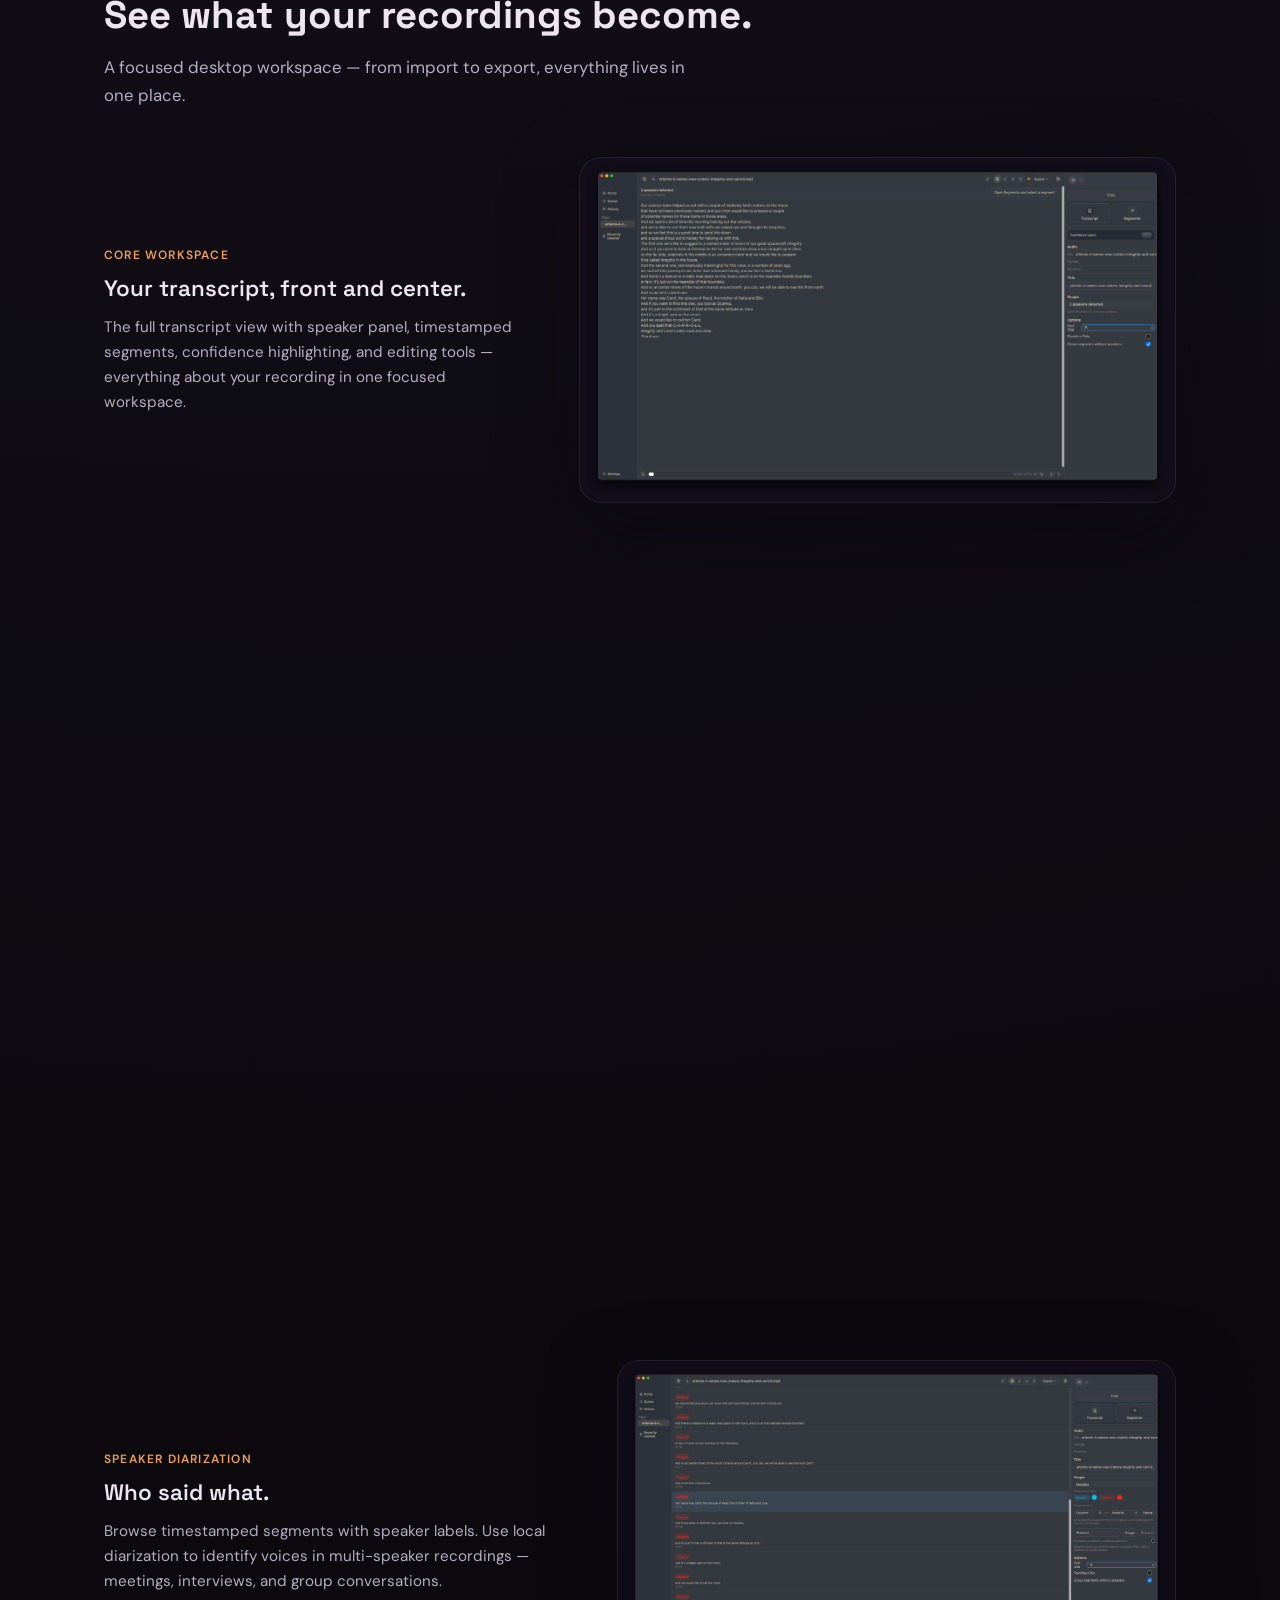
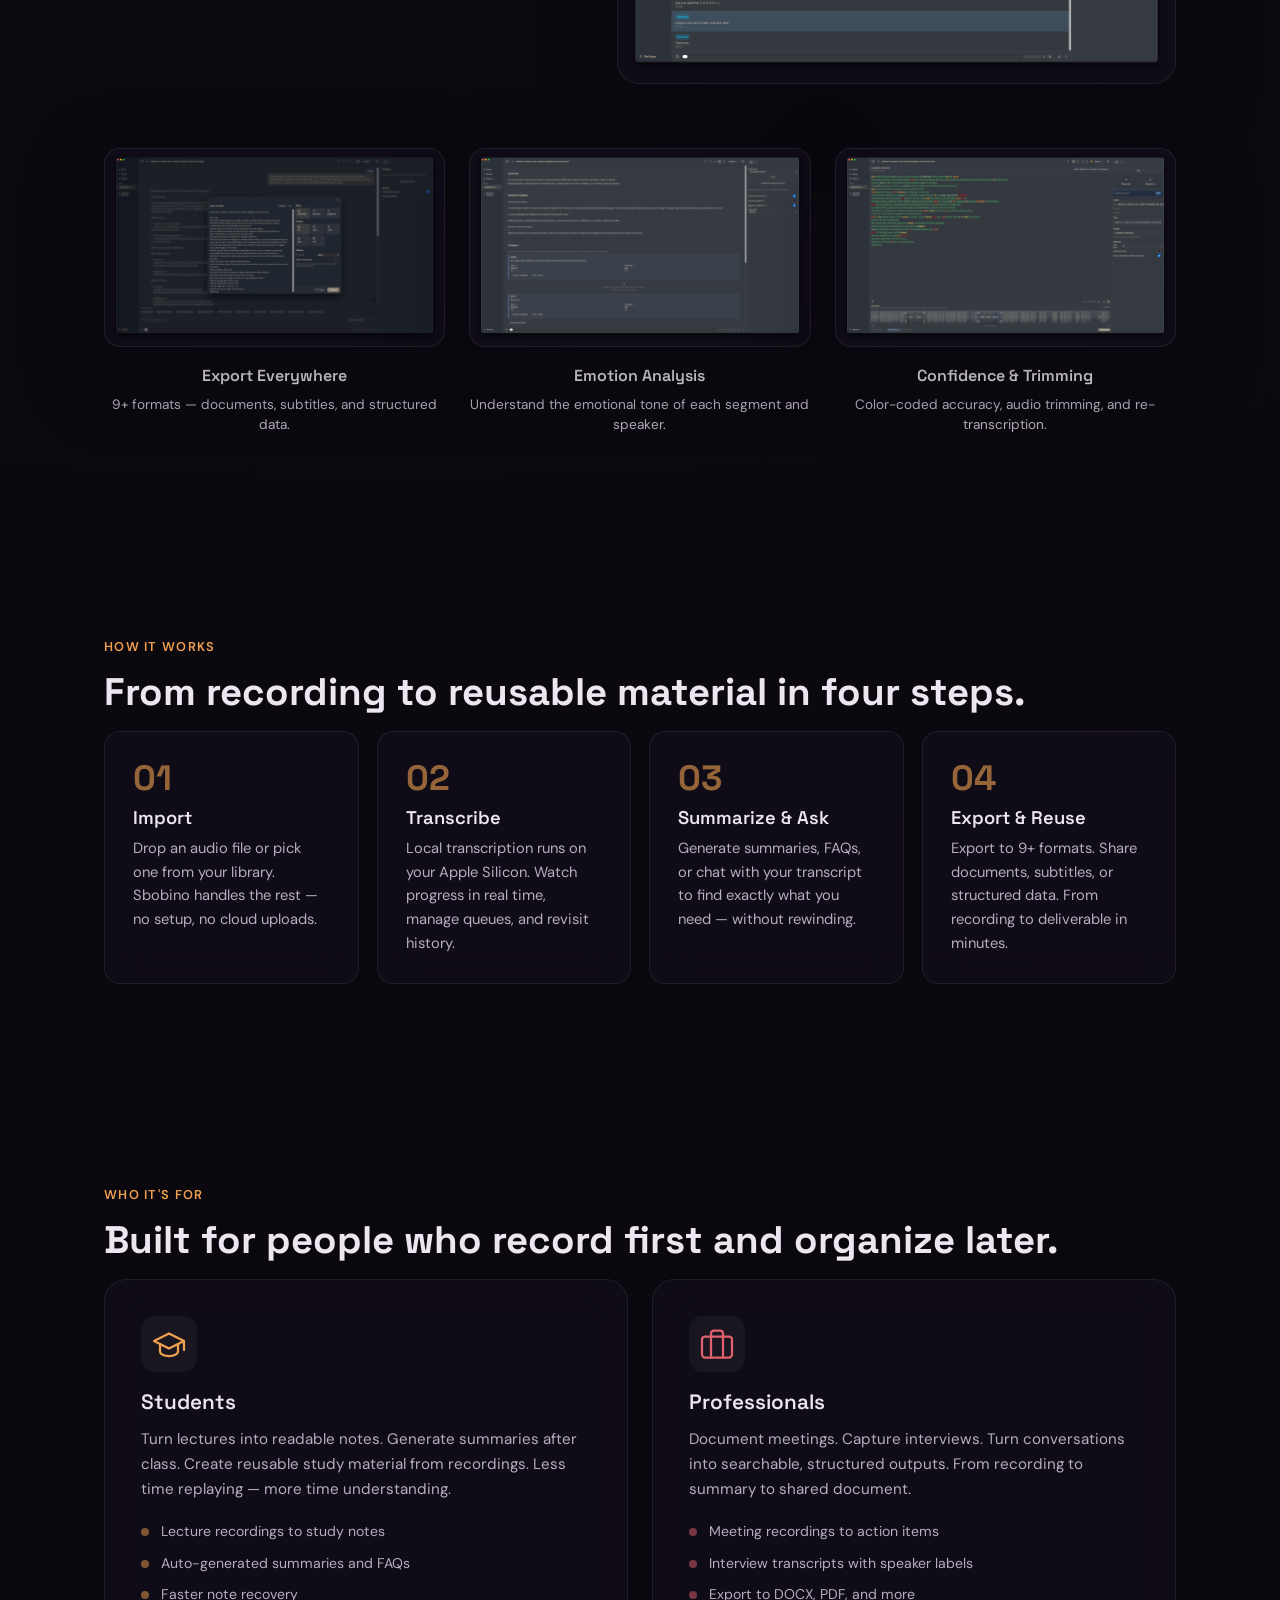
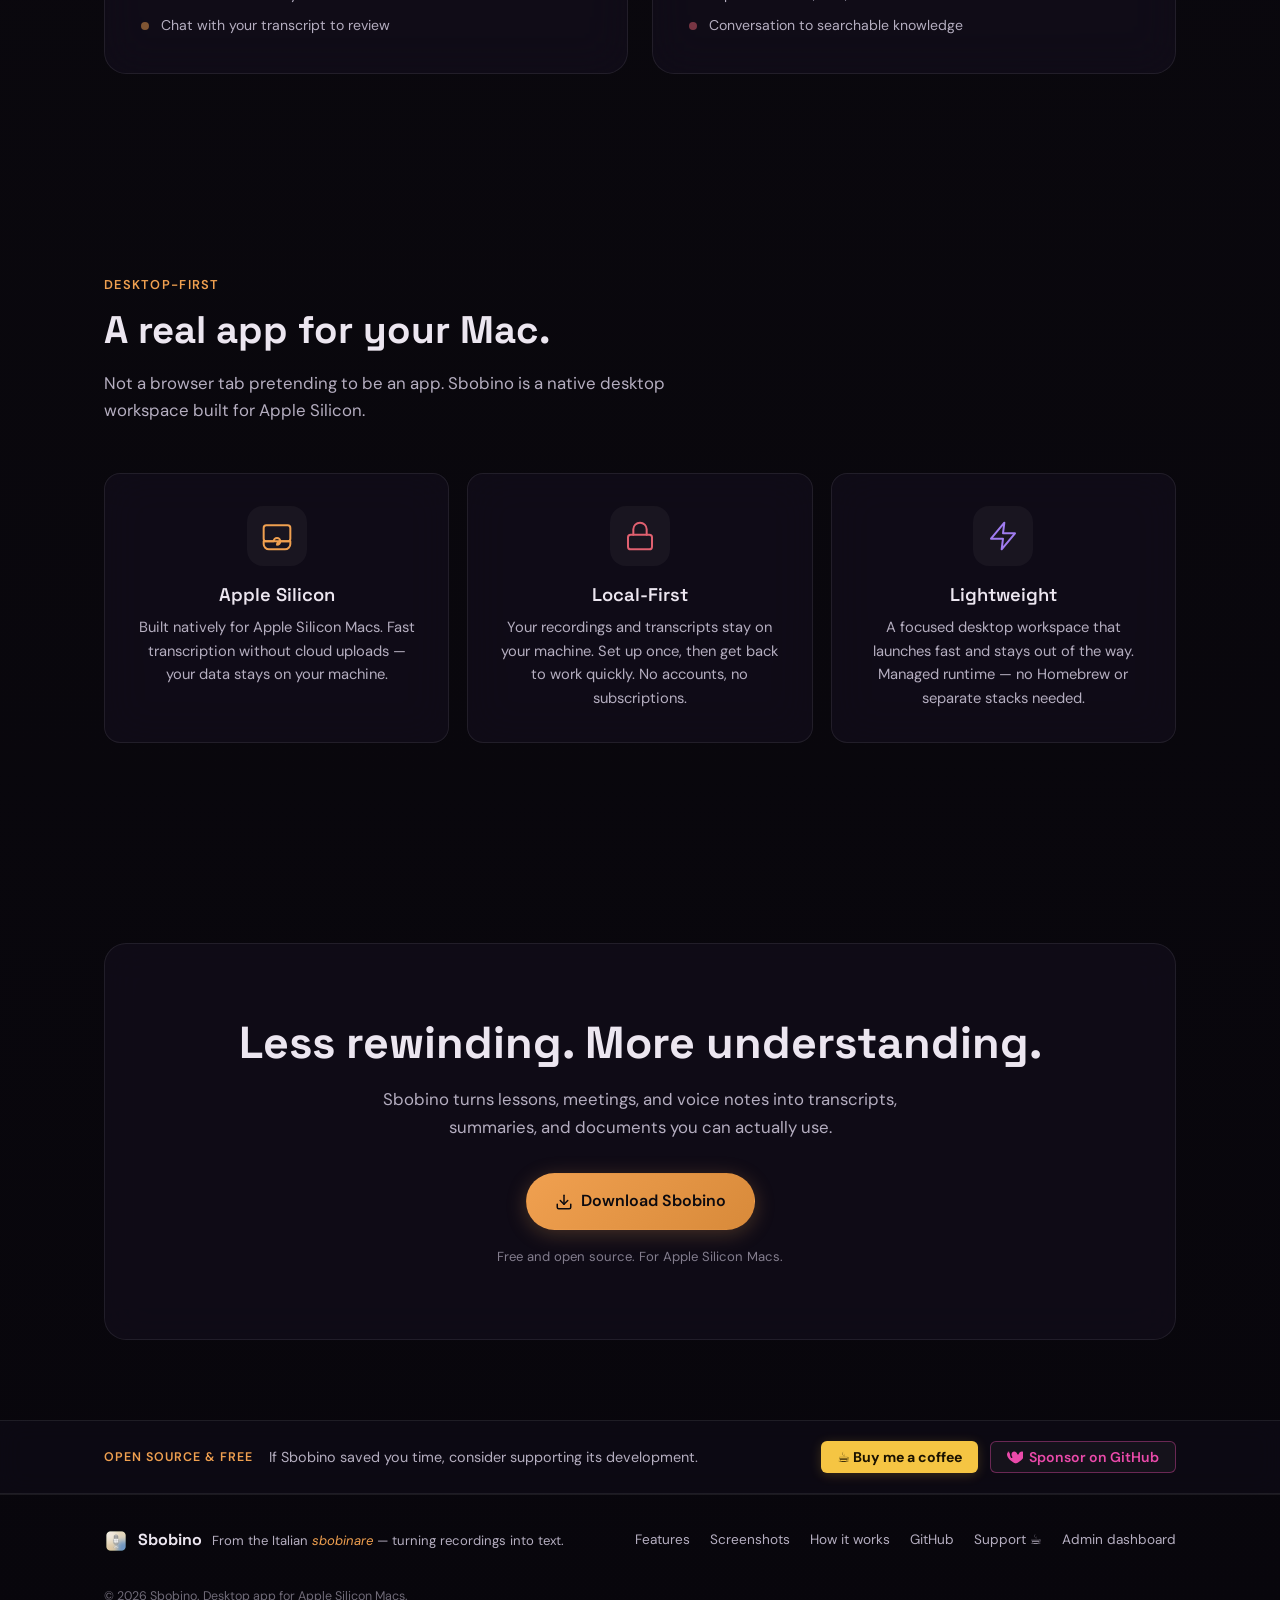
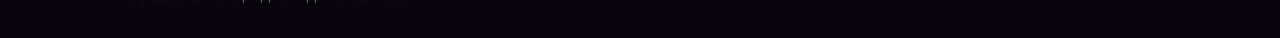
==== commit 69f6e6ec: "Add private downloads dashboard and tracking" ====
--- a/index.html
+++ b/index.html
@@ -90,7 +90,7 @@
           <svg width="18" height="18" viewBox="0 0 24 24" fill="currentColor" aria-hidden="true"><path d="M12 0C5.37 0 0 5.37 0 12c0 5.31 3.435 9.795 8.205 11.385.6.105.825-.255.825-.57 0-.285-.015-1.23-.015-2.235-3.015.555-3.795-.735-4.035-1.41-.135-.345-.72-1.41-1.23-1.695-.42-.225-1.02-.78-.015-.795.945-.015 1.62.87 1.845 1.23 1.08 1.815 2.805 1.305 3.495.99.105-.78.42-1.305.765-1.605-2.67-.3-5.46-1.335-5.46-5.925 0-1.305.465-2.385 1.23-3.225-.12-.3-.54-1.53.12-3.18 0 0 1.005-.315 3.3 1.23.96-.27 1.98-.405 3-.405s2.04.135 3 .405c2.295-1.56 3.3-1.23 3.3-1.23.66 1.65.24 2.88.12 3.18.765.84 1.23 1.905 1.23 3.225 0 4.605-2.805 5.625-5.475 5.925.435.375.81 1.095.81 2.22 0 1.605-.015 2.895-.015 3.3 0 .315.225.69.825.57A12.02 12.02 0 0024 12c0-6.63-5.37-12-12-12z"/></svg>
           GitHub
         </a>
-        <a href="https://github.com/pietroMastro92/Sbobino/releases/latest" target="_blank" rel="noopener" class="btn btn-primary" data-download>Download</a>
+        <a href="/api/download?asset=dmg" target="_blank" rel="noopener" class="btn btn-primary" data-download data-download-asset="dmg">Download</a>
       </div>
     </div>
   </header>
@@ -104,7 +104,7 @@
           <h1>Turn recordings into transcripts, summaries, and documents you can actually use.</h1>
           <p class="hero-sub">Sbobino helps students and professionals transform lessons, meetings, interviews, and voice notes into clear, reusable material — all inside a local-first desktop workflow.</p>
           <div class="hero-ctas">
-            <a href="https://github.com/pietroMastro92/Sbobino/releases/latest" target="_blank" rel="noopener" class="btn btn-primary btn-lg" data-download>
+            <a href="/api/download?asset=dmg" target="_blank" rel="noopener" class="btn btn-primary btn-lg" data-download data-download-asset="dmg">
               <svg width="18" height="18" viewBox="0 0 24 24" fill="none" stroke="currentColor" stroke-width="2" stroke-linecap="round" stroke-linejoin="round"><path d="M21 15v4a2 2 0 01-2 2H5a2 2 0 01-2-2v-4"/><polyline points="7 10 12 15 17 10"/><line x1="12" y1="15" x2="12" y2="3"/></svg>
               Download <span class="latest-version" data-fallback="v0.1.15">v0.1.15</span>
             </a>
@@ -590,7 +590,7 @@
         <div class="cta-card">
           <h2>Less rewinding. More understanding.</h2>
           <p>Sbobino turns lessons, meetings, and voice notes into transcripts, summaries, and documents you can actually use.</p>
-          <a href="https://github.com/pietroMastro92/Sbobino/releases/latest" target="_blank" rel="noopener" class="btn btn-primary btn-lg" data-download>
+          <a href="/api/download?asset=dmg" target="_blank" rel="noopener" class="btn btn-primary btn-lg" data-download data-download-asset="dmg">
             <svg width="18" height="18" viewBox="0 0 24 24" fill="none" stroke="currentColor" stroke-width="2" stroke-linecap="round" stroke-linejoin="round"><path d="M21 15v4a2 2 0 01-2 2H5a2 2 0 01-2-2v-4"/><polyline points="7 10 12 15 17 10"/><line x1="12" y1="15" x2="12" y2="3"/></svg>
             Download Sbobino
           </a>
@@ -633,6 +633,7 @@
         <a href="#workflow">How it works</a>
         <a href="https://github.com/pietroMastro92/Sbobino" target="_blank" rel="noopener">GitHub</a>
         <a href="https://buymeacoffee.com/pietromastro" target="_blank" rel="noopener">Support ☕</a>
+        <a href="/downloads.html" rel="noopener">Admin dashboard</a>
       </nav>
       <p class="footer-copy">&copy; 2026 Sbobino. Desktop app for Apple Silicon Macs.</p>
     </div>
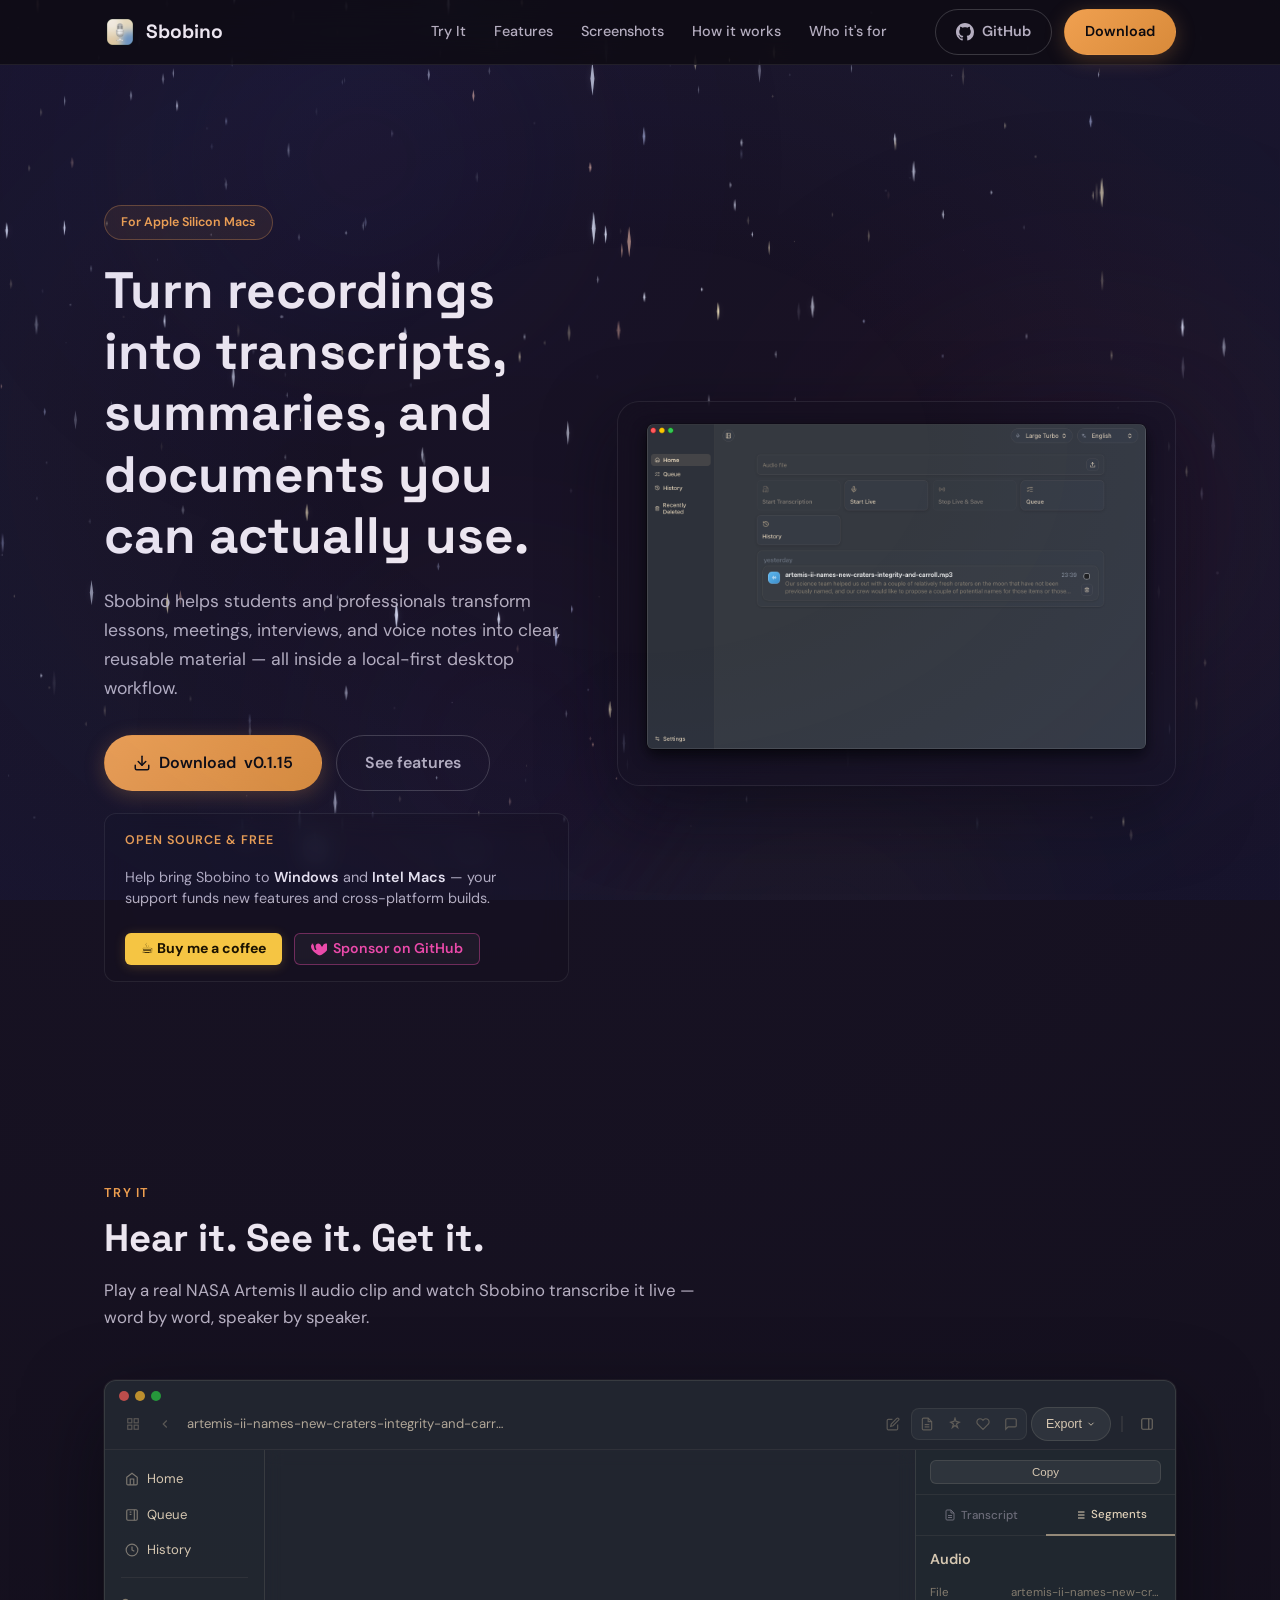
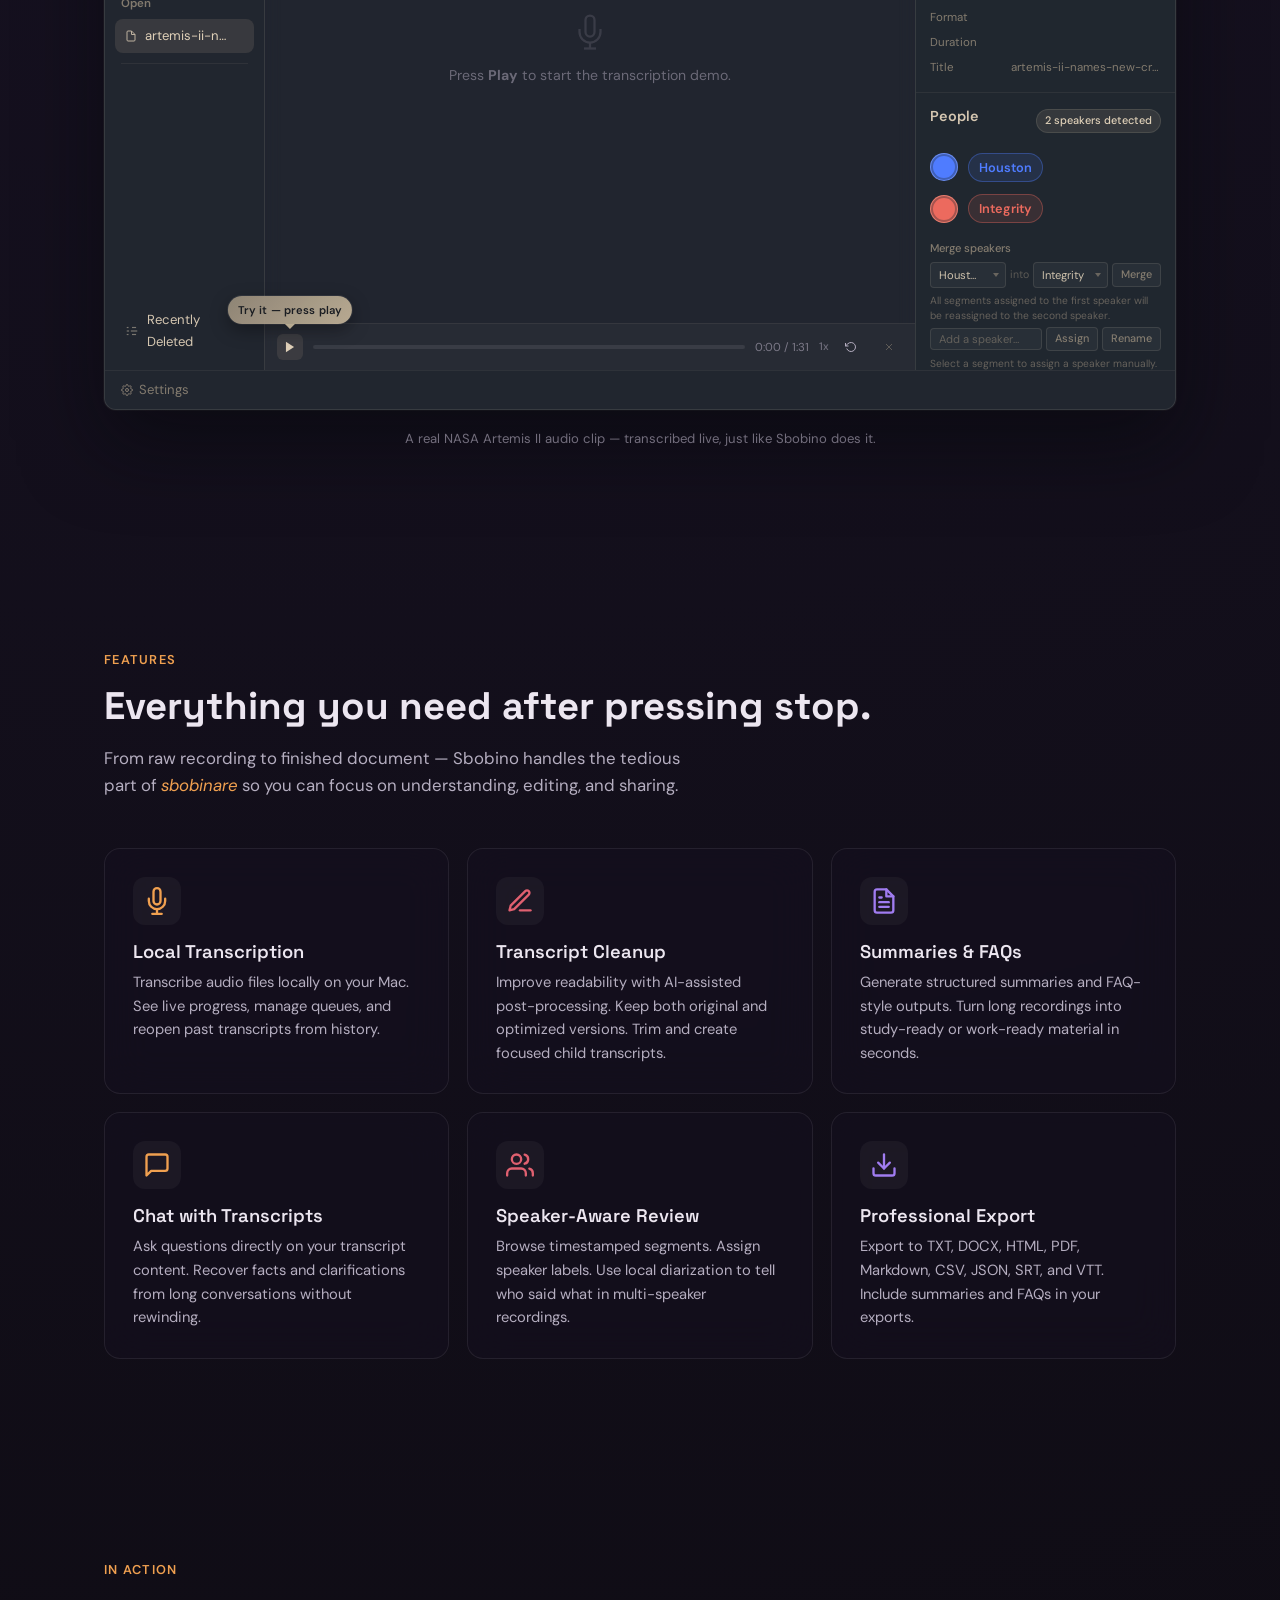
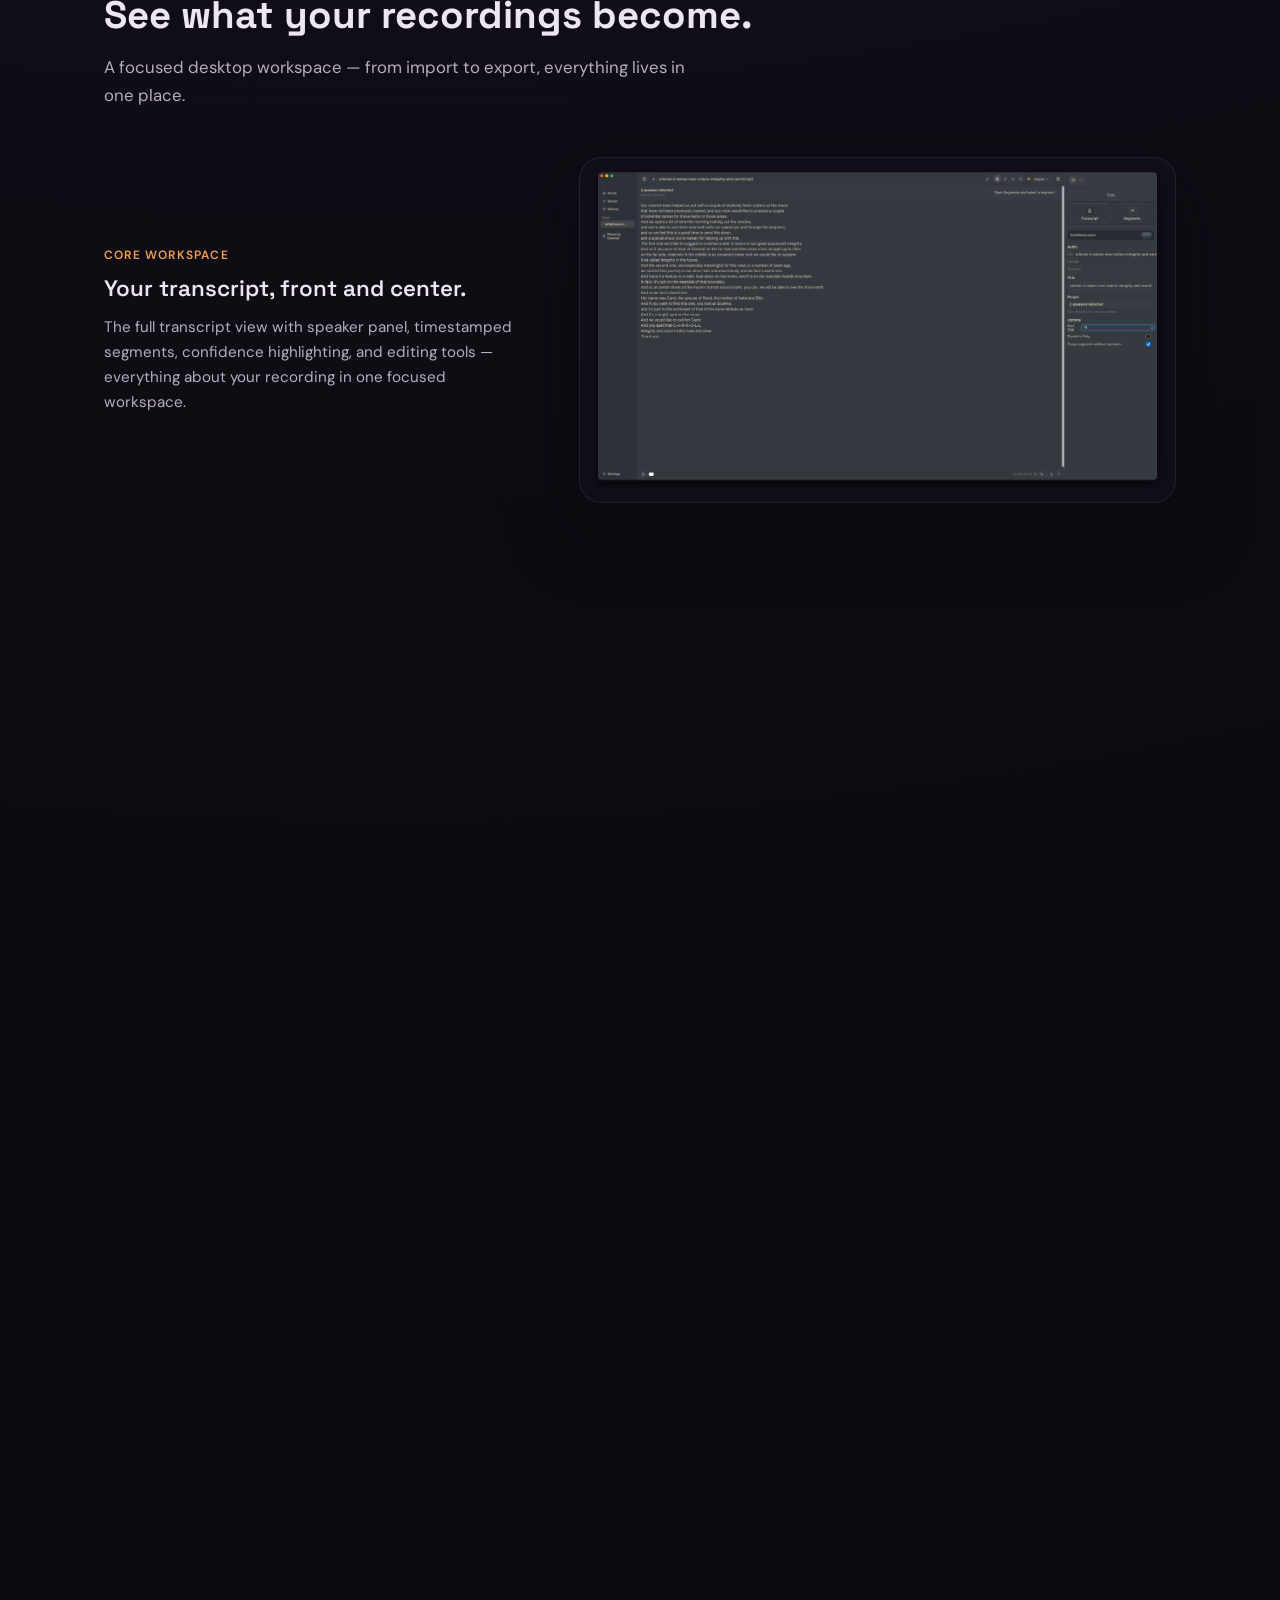
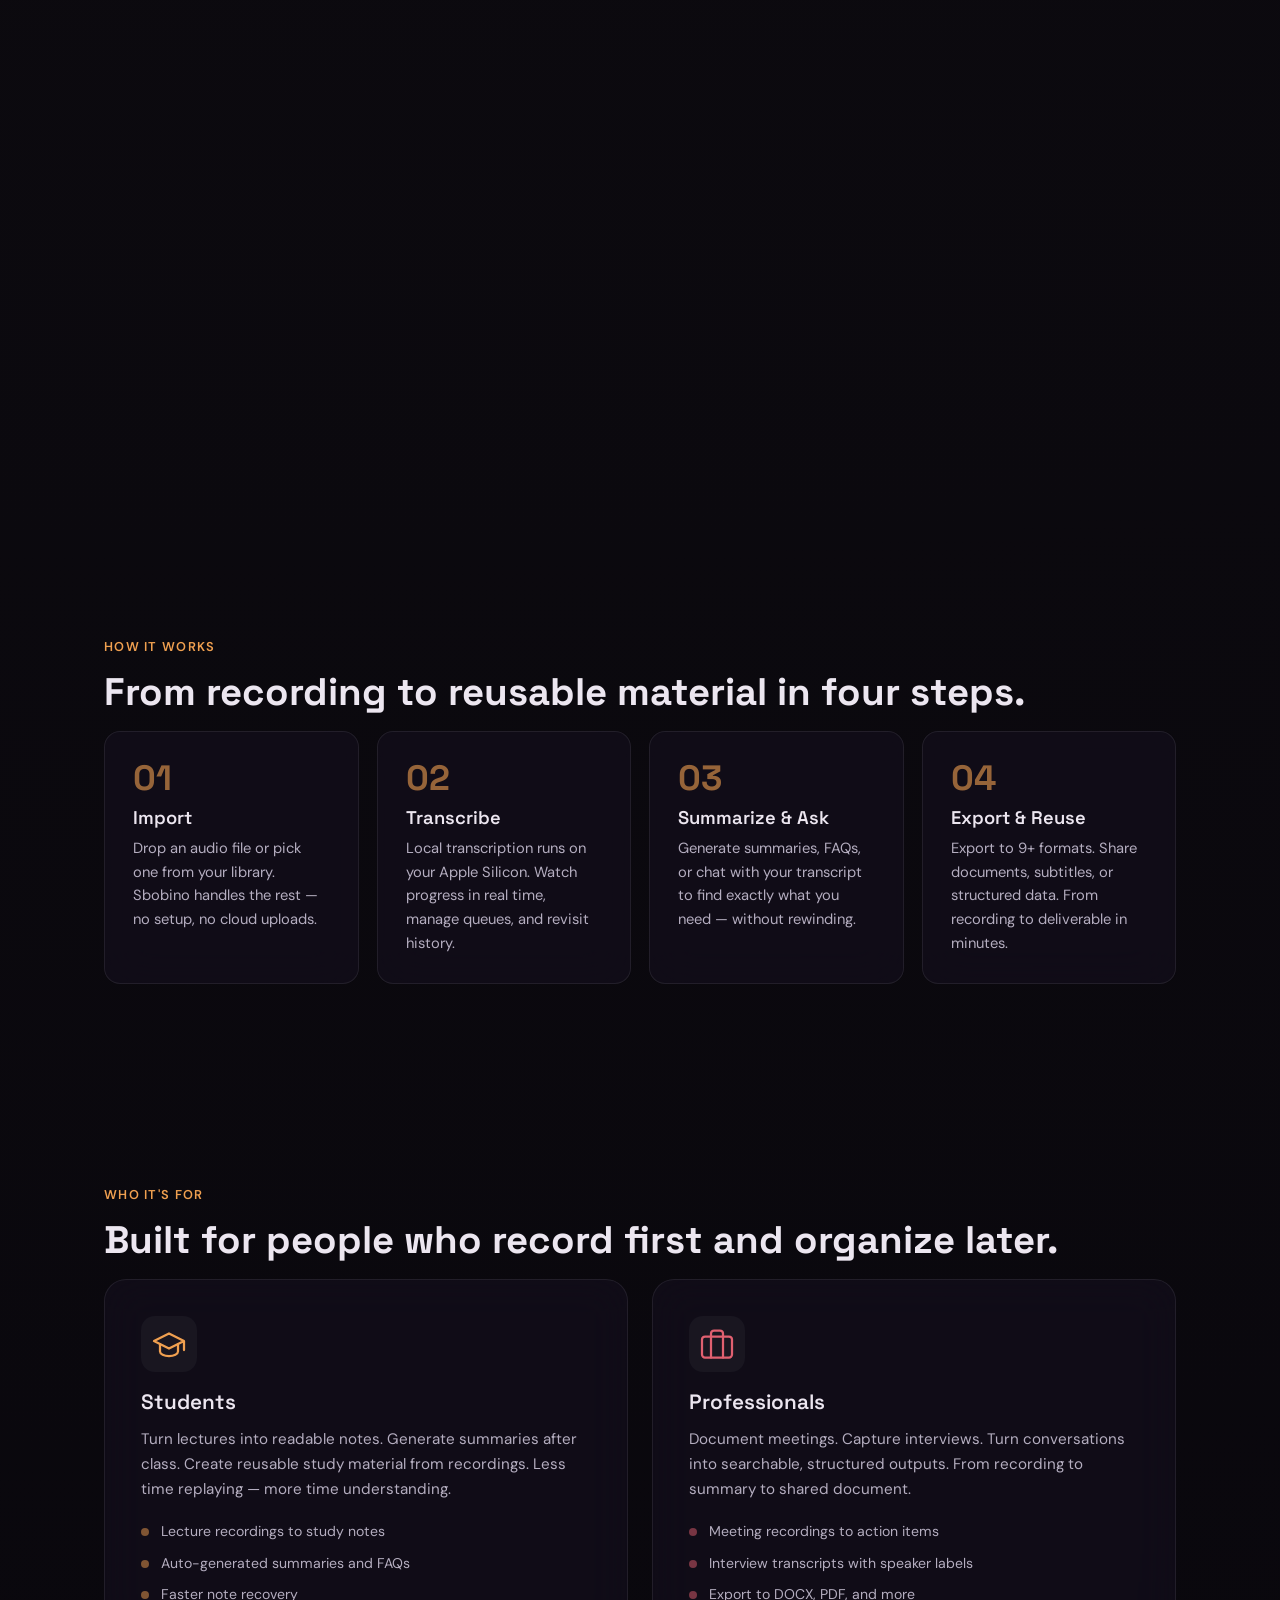
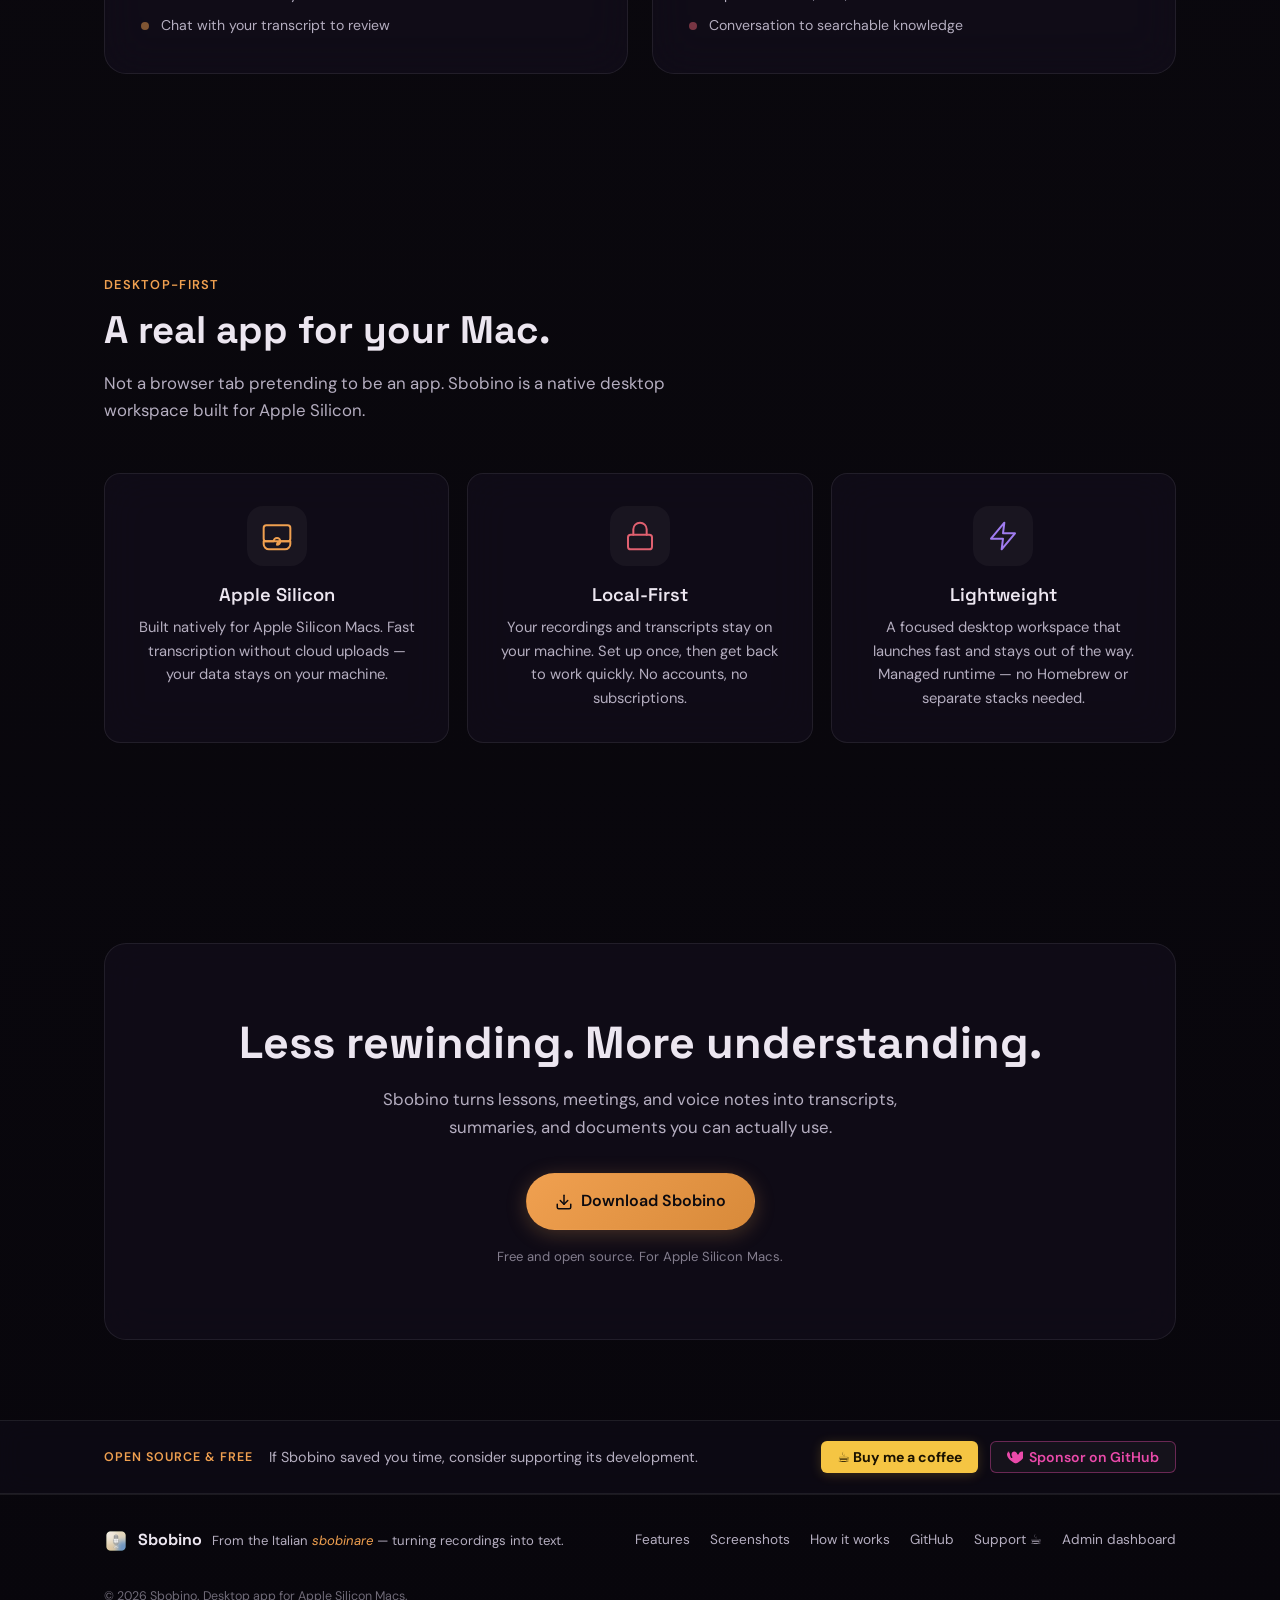
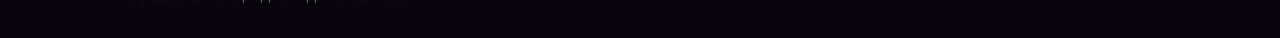
==== commit 15e9ebda: "Fix Download buttons pointing to broken /api/download path The three Download CTAs (header, hero, fi" ====
--- a/index.html
+++ b/index.html
@@ -90,7 +90,7 @@
           <svg width="18" height="18" viewBox="0 0 24 24" fill="currentColor" aria-hidden="true"><path d="M12 0C5.37 0 0 5.37 0 12c0 5.31 3.435 9.795 8.205 11.385.6.105.825-.255.825-.57 0-.285-.015-1.23-.015-2.235-3.015.555-3.795-.735-4.035-1.41-.135-.345-.72-1.41-1.23-1.695-.42-.225-1.02-.78-.015-.795.945-.015 1.62.87 1.845 1.23 1.08 1.815 2.805 1.305 3.495.99.105-.78.42-1.305.765-1.605-2.67-.3-5.46-1.335-5.46-5.925 0-1.305.465-2.385 1.23-3.225-.12-.3-.54-1.53.12-3.18 0 0 1.005-.315 3.3 1.23.96-.27 1.98-.405 3-.405s2.04.135 3 .405c2.295-1.56 3.3-1.23 3.3-1.23.66 1.65.24 2.88.12 3.18.765.84 1.23 1.905 1.23 3.225 0 4.605-2.805 5.625-5.475 5.925.435.375.81 1.095.81 2.22 0 1.605-.015 2.895-.015 3.3 0 .315.225.69.825.57A12.02 12.02 0 0024 12c0-6.63-5.37-12-12-12z"/></svg>
           GitHub
         </a>
-        <a href="/api/download?asset=dmg" target="_blank" rel="noopener" class="btn btn-primary" data-download data-download-asset="dmg">Download</a>
+        <a href="https://github.com/pietroMastro92/Sbobino/releases/latest" target="_blank" rel="noopener" class="btn btn-primary" data-download data-download-asset="dmg">Download</a>
       </div>
     </div>
   </header>
@@ -104,7 +104,7 @@
           <h1>Turn recordings into transcripts, summaries, and documents you can actually use.</h1>
           <p class="hero-sub">Sbobino helps students and professionals transform lessons, meetings, interviews, and voice notes into clear, reusable material — all inside a local-first desktop workflow.</p>
           <div class="hero-ctas">
-            <a href="/api/download?asset=dmg" target="_blank" rel="noopener" class="btn btn-primary btn-lg" data-download data-download-asset="dmg">
+            <a href="https://github.com/pietroMastro92/Sbobino/releases/latest" target="_blank" rel="noopener" class="btn btn-primary btn-lg" data-download data-download-asset="dmg">
               <svg width="18" height="18" viewBox="0 0 24 24" fill="none" stroke="currentColor" stroke-width="2" stroke-linecap="round" stroke-linejoin="round"><path d="M21 15v4a2 2 0 01-2 2H5a2 2 0 01-2-2v-4"/><polyline points="7 10 12 15 17 10"/><line x1="12" y1="15" x2="12" y2="3"/></svg>
               Download <span class="latest-version" data-fallback="v0.1.15">v0.1.15</span>
             </a>
@@ -590,7 +590,7 @@
         <div class="cta-card">
           <h2>Less rewinding. More understanding.</h2>
           <p>Sbobino turns lessons, meetings, and voice notes into transcripts, summaries, and documents you can actually use.</p>
-          <a href="/api/download?asset=dmg" target="_blank" rel="noopener" class="btn btn-primary btn-lg" data-download data-download-asset="dmg">
+          <a href="https://github.com/pietroMastro92/Sbobino/releases/latest" target="_blank" rel="noopener" class="btn btn-primary btn-lg" data-download data-download-asset="dmg">
             <svg width="18" height="18" viewBox="0 0 24 24" fill="none" stroke="currentColor" stroke-width="2" stroke-linecap="round" stroke-linejoin="round"><path d="M21 15v4a2 2 0 01-2 2H5a2 2 0 01-2-2v-4"/><polyline points="7 10 12 15 17 10"/><line x1="12" y1="15" x2="12" y2="3"/></svg>
             Download Sbobino
           </a>
--- a/styles.css
+++ b/styles.css
@@ -1705,15 +1705,88 @@
     transform: perspective(1200px) rotateY(0deg) translateY(20px);
   }
 
+  .demo-app {
+    border-radius: 16px;
+  }
+
+  .demo-app .mac-titlebar {
+    padding: 8px 12px;
+  }
+
   .demo-app-body {
     grid-template-columns: 1fr;
     min-height: auto;
-  }
-  .demo-sidebar, .demo-sidebar-right { display: none; }
-  .demo-toolbar { display: none; }
-  .demo-settings-bar { display: none; }
-  .demo-transcript { max-height: 300px; }
-  .demo-segment.demo-segment-s2 { margin: 0 -20px; padding: 10px 20px; }
+    height: auto;
+  }
+
+  .demo-main {
+    min-height: 0;
+  }
+
+  .demo-sidebar,
+  .demo-sidebar-right,
+  .demo-toolbar,
+  .demo-settings-bar {
+    display: none;
+  }
+
+  .demo-transcript {
+    padding: 14px 16px 16px;
+    max-height: 52vh;
+  }
+
+  .demo-placeholder {
+    min-height: 220px;
+  }
+
+  .demo-segment {
+    padding: 12px 0;
+  }
+
+  .demo-segment.demo-segment-s2 {
+    margin: 0 -12px;
+    padding: 10px 12px;
+  }
+
+  .demo-segment-text {
+    font-size: 0.98rem;
+    line-height: 1.7;
+  }
+
+  .demo-word {
+    opacity: 0.1;
+    transition: opacity 0.2s ease;
+  }
+
+  .demo-player-bar {
+    gap: 10px;
+    padding: 12px 12px 14px;
+    flex-wrap: wrap;
+    justify-content: center;
+  }
+
+  .demo-progress-fill::after {
+    transform: translateY(-50%) scale(0);
+  }
+
+  .demo-play-wrap {
+    order: -1;
+    width: 100%;
+    justify-content: center;
+  }
+
+  .demo-player-play {
+    transform: scale(0.95);
+  }
+
+  .demo-progress {
+    min-width: 100%;
+  }
+
+  .demo-duration,
+  .demo-player-speed {
+    font-size: 0.76rem;
+  }
 
   .audience-grid {
     grid-template-columns: 1fr;
@@ -1745,12 +1818,39 @@
 
 @media (max-width: 520px) {
   :root {
-    --section-pad: 48px;
-  }
-
-  .wrap { padding: 0 16px; }
+    --section-pad: 44px;
+  }
+
+  .wrap { padding: 0 14px; }
 
   h1 { font-size: 1.7rem; }
+
+  .demo-app {
+    border-radius: 14px;
+  }
+
+  .demo-transcript {
+    max-height: 48vh;
+    padding: 12px 14px 14px;
+  }
+
+  .demo-player-bar {
+    padding: 10px 10px 12px;
+  }
+
+  .demo-player-speed,
+  .demo-duration {
+    display: none;
+  }
+
+  .demo-segment-meta {
+    margin-bottom: 8px;
+  }
+
+  .demo-speaker {
+    padding: 4px 8px;
+    font-size: 0.82rem;
+  }
 }
 
 /* ---------- Reduced Motion ---------- */
